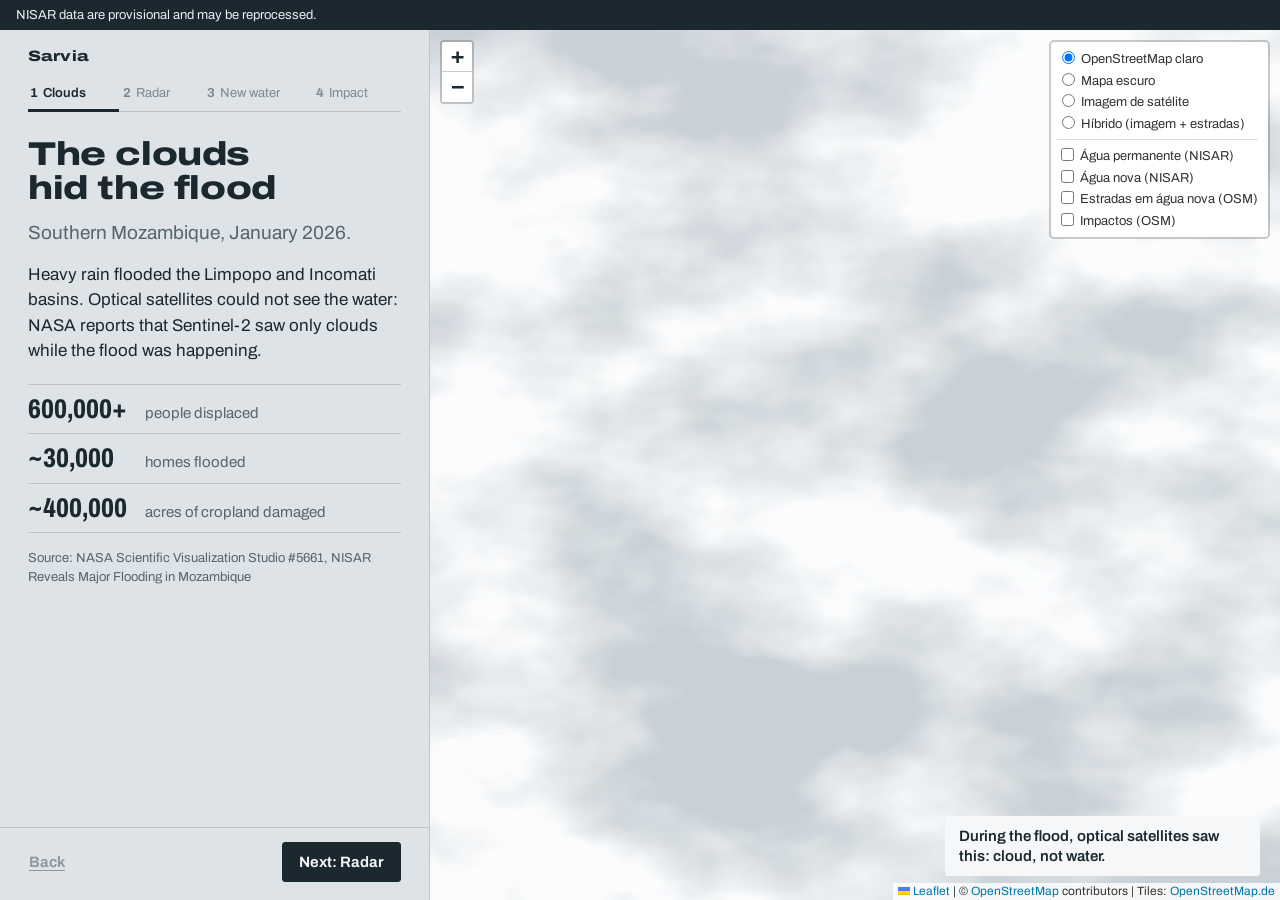
==== docs/index.html @ 2c631c4d "novos mapa BETA" ====
<!doctype html>
<html lang="en">
<head>
<meta charset="utf-8">
<meta name="viewport" content="width=device-width, initial-scale=1">
<title>Seeing the flood through the clouds</title>
<link rel="preconnect" href="https://fonts.googleapis.com">
<link rel="preconnect" href="https://fonts.gstatic.com" crossorigin>
<link rel="stylesheet" href="https://fonts.googleapis.com/css2?family=Archivo:wdth,wght@62..125,300..900&display=swap">
<link rel="stylesheet" href="static/vendor/leaflet/leaflet.css">
<link rel="stylesheet" href="static/style.css">
</head>
<body>
<div id="banner">NISAR data are provisional and may be reprocessed. <span id="mock-flag" hidden>Mock data, not real results</span></div>

<div id="layout">
  <aside id="story">
    <header id="masthead">
      <p class="wordmark">Sarvia</p>
      <nav aria-label="Story steps"><ol id="progress"></ol></nav>
    </header>

    <div id="steps">
      <section class="step" data-step="1" data-short="Clouds">
        <h1>The clouds hid the flood</h1>
        <p class="lead">Southern Mozambique, January 2026.</p>
        <p>Heavy rain flooded the Limpopo and Incomati basins. Optical satellites could not see the water: NASA reports that Sentinel-2 saw only clouds while the flood was happening.</p>
        <div id="context-figures" class="facts"></div>
        <p class="source" id="context-source"></p>
      </section>

      <section class="step" data-step="2" data-short="Radar">
        <h1>Radar sees through clouds</h1>
        <p>NISAR sends its own signal and listens for the echo. Clouds do not stop it, day or night. Calm water acts like a mirror and sends the signal away, so water looks <b>dark</b>.</p>
        <p>The map shows the water the radar found on the <b>first date</b>: rivers, lakes and the sea.</p>
        <p><a href="how-to-read-radar.html">How to read the radar</a></p>
      </section>

      <section class="step" data-step="3" data-short="New water">
        <h1>Where the water rose</h1>
        <p>Drag the handle across the map. Left is <b id="date-before">before</b>, right is <b id="date-during">during</b> the flood. <span class="key before"></span>Blue is water that was already there, <span class="key during"></span>red is new flood water.</p>
        <p class="big"><span id="big-km2">…</span> km² <small>of land newly under water</small></p>
        <p class="range" id="range-note" hidden></p>
        <p class="source">New water is water during the flood that was not water before. An estimate from a simple threshold, not an official assessment.</p>
      </section>

      <section class="step" data-step="4" data-short="Impact">
        <h1>What the flood may reach</h1>
        <p class="caveat"><b>Potentially affected</b>, judged only from the water the radar saw on <span id="impact-date">the flood date</span>. Not confirmed damage. <span class="badge">Estimate</span></p>

        <div id="impact-panel" hidden>
          <ul class="impact-cats" id="impact-cats" aria-label="Categories: click to show or hide on the map"></ul>
          <div class="state-key" id="impact-states" role="group" aria-label="States shown on the map"></div>
          <p class="source" id="impact-sum">Each mapped element has one state; the numbers add up to <b id="impact-total"></b>. Tap a state or a category to filter the map, then a marker for details<span class="server-only"> and a rescue route</span>.</p>
          <button type="button" class="roads-toggle" id="impact-roads-toggle" aria-pressed="true"><span class="sw roads"></span><span><b id="impact-roads-km"></b> of road under new water</span></button>

          <details class="impact-more">
            <summary>Roads by class</summary>
            <table class="impact-roads">
              <thead><tr><th scope="col">Class</th><th scope="col" class="num">Under water</th><th scope="col" class="num">Seen by radar</th></tr></thead>
              <tbody id="impact-roads"></tbody>
            </table>
            <p class="source">Bridges are not tested: the radar sees the water under them. A bridge counts as flooded when every road leaving one end has new water near it.</p>
          </details>
          <details class="impact-more">
            <summary>What the map can and cannot see</summary>
            <p class="source" id="impact-buildings"></p>
            <p class="source" id="impact-coverage"></p>
          </details>
          <p class="source attribution">Map data &copy; <a href="https://www.openstreetmap.org/copyright">OpenStreetMap contributors</a>, ODbL.</p>
        </div>

        <section id="validation-section" hidden>
          <h2>Independent map comparison</h2>
          <div id="validation-metrics" class="facts"></div>
          <p id="validation-note" class="source"></p>
        </section>
        <h2>Limitations</h2>
        <ul id="limits"></ul>
        <details>
          <summary>Data details</summary>
          <dl id="numbers"></dl>
          <div id="impact" hidden></div>
        </details>
      </section>

      <section class="step" data-step="5" data-short="Routes" id="routing-step">
        <h1>Plan a rescue route</h1>
        <p class="intro">Start from the team's base. The destination can be inside the flood: the route drives on dry roads to the water's edge, then continues by boat. <span class="badge">Experimental</span></p>

        <div class="directions" role="group" aria-label="Start and destination">
          <div class="dir-row">
            <span class="dir-dot start" aria-hidden="true"></span>
            <label for="route-origin" class="dir-label">Team base</label>
            <input id="route-origin" placeholder="Click the map, or type lon, lat" autocomplete="off" spellcheck="false">
          </div>
          <span class="dir-link" aria-hidden="true"></span>
          <div class="dir-row">
            <span class="dir-dot end" aria-hidden="true"></span>
            <label for="route-destination" class="dir-label">Destination</label>
            <input id="route-destination" placeholder="Click the map, or type lon, lat" autocomplete="off" spellcheck="false">
          </div>
          <button id="route-swap" type="button" class="icon-btn" aria-label="Swap team base and destination" title="Swap">
            <svg viewBox="0 0 24 24" width="20" height="20" aria-hidden="true"><path d="M7 4v13M7 4 3.5 7.5M7 4l3.5 3.5M17 20V7m0 13-3.5-3.5M17 20l3.5-3.5" fill="none" stroke="currentColor" stroke-width="2" stroke-linecap="round" stroke-linejoin="round"/></svg>
          </button>
        </div>

        <div class="mode-switch" role="radiogroup" aria-label="Vehicles the team has">
          <button type="button" role="radio" aria-checked="true" data-boats="true">Car and boat</button>
          <button type="button" role="radio" aria-checked="false" data-boats="false">Car only</button>
        </div>

        <div class="route-actions">
          <button id="route-calculate" type="button" class="primary">Find routes</button>
          <button id="route-clear" type="button" class="quiet">Clear</button>
          <button id="route-cancel" type="button" class="quiet" hidden>Cancel</button>
        </div>
        <progress id="route-progress" max="100" value="0" hidden></progress>
        <p id="route-status" class="route-status" role="status">Click the map to set the team's base.</p>

        <ol id="route-options" class="route-options" aria-label="Route options"></ol>
        <section id="route-itinerary" class="itinerary" aria-label="Directions for the selected route" hidden>
          <h2>Directions</h2>
          <ol id="route-steps"></ol>
        </section>
        <p class="source" id="route-assumptions"></p>
        <p class="source">Routes use the water the radar saw on the analysis date. A dry road is not proof that it is open, and boat legs assume water deep enough to navigate. This does not replace local authorities.</p>
      </section>
    </div>

    <div id="controls">
      <button id="prev" type="button" class="quiet">Back</button>
      <button id="next" type="button" class="primary">Next</button>
    </div>
  </aside>

  <main id="mapwrap">
    <div id="map"></div>

    <div id="clouds" aria-hidden="true">
      <div class="cloud-field"></div>
      <p class="cloud-caption">During the flood, optical satellites saw this: cloud, not water.</p>
    </div>

    <div id="curtain" hidden>
      <div id="divider"><span id="knob"></span></div>
      <span class="tag left">Before <b id="tag-before"></b></span>
      <span class="tag right">During <b id="tag-during"></b></span>
      <input id="slider" type="range" min="0" max="100" value="50" aria-label="Compare before and during">
    </div>

    <div id="legend" hidden>
      <button id="legend-toggle" type="button" aria-expanded="true">Legend</button>
      <div id="legend-content">
        <div id="before-legend"><span class="sw before"></span> Water already there</div>
        <div id="during-legend"><span class="sw during"></span> New flood water</div>
        <div id="vegetation-legend" hidden></div>
        <div id="roads-legend" hidden><span class="sw roads"></span> Road on new water (OSM)</div>
        <div id="route-legend" hidden>
        <div data-route-key="drive" hidden><span class="sw line drive"></span> By car</div>
        <div data-route-key="boat" hidden><span class="sw line boatleg"></span> By boat</div>
        <div data-route-key="walk" hidden><span class="sw line walk"></span> On foot</div>
        <div data-route-key="other" hidden><span class="sw line other"></span> Other options (click to pick)</div>
        <div data-route-key="blocked" hidden><span class="sw line blocked"></span> Flood water on the road</div>
        </div>
      </div>
    </div>
    <div id="layer-status" role="status" aria-live="polite" hidden></div>
  </main>
</div>

<script src="static/vendor/leaflet/leaflet.js"></script>
<script>window.SARVIA_MAP_CONFIG = {"attribution": {"hybrid": "\u00a9 Esri | \u00a9 OpenStreetMap contributors", "satellite": "\u00a9 Esri"}, "hybrid": true, "hybrid_labels_url": "https://server.arcgisonline.com/ArcGIS/rest/services/Reference/World_Boundaries_and_Places/MapServer/tile/{z}/{y}/{x}", "hybrid_url": "https://server.arcgisonline.com/ArcGIS/rest/services/World_Imagery/MapServer/tile/{z}/{y}/{x}", "satellite": true, "satellite_url": "https://server.arcgisonline.com/ArcGIS/rest/services/World_Imagery/MapServer/tile/{z}/{y}/{x}"};</script>
<script>window.STATS_URL = "stats.json"; window.SARVIA_MAP_CONFIG = {};</script>
<script src="static/app.js"></script>
</body>
</html>
---- docs/static/vendor/leaflet/leaflet.css ----
/* required styles */

.leaflet-pane,
.leaflet-tile,
.leaflet-marker-icon,
.leaflet-marker-shadow,
.leaflet-tile-container,
.leaflet-pane > svg,
.leaflet-pane > canvas,
.leaflet-zoom-box,
.leaflet-image-layer,
.leaflet-layer {
	position: absolute;
	left: 0;
	top: 0;
	}
.leaflet-container {
	overflow: hidden;
	}
.leaflet-tile,
.leaflet-marker-icon,
.leaflet-marker-shadow {
	-webkit-user-select: none;
	   -moz-user-select: none;
	        user-select: none;
	  -webkit-user-drag: none;
	}
/* Prevents IE11 from highlighting tiles in blue */
.leaflet-tile::selection {
	background: transparent;
}
/* Safari renders non-retina tile on retina better with this, but Chrome is worse */
.leaflet-safari .leaflet-tile {
	image-rendering: -webkit-optimize-contrast;
	}
/* hack that prevents hw layers "stretching" when loading new tiles */
.leaflet-safari .leaflet-tile-container {
	width: 1600px;
	height: 1600px;
	-webkit-transform-origin: 0 0;
	}
.leaflet-marker-icon,
.leaflet-marker-shadow {
	display: block;
	}
/* .leaflet-container svg: reset svg max-width decleration shipped in Joomla! (joomla.org) 3.x */
/* .leaflet-container img: map is broken in FF if you have max-width: 100% on tiles */
.leaflet-container .leaflet-overlay-pane svg {
	max-width: none !important;
	max-height: none !important;
	}
.leaflet-container .leaflet-marker-pane img,
.leaflet-container .leaflet-shadow-pane img,
.leaflet-container .leaflet-tile-pane img,
.leaflet-container img.leaflet-image-layer,
.leaflet-container .leaflet-tile {
	max-width: none !important;
	max-height: none !important;
	width: auto;
	padding: 0;
	}

.leaflet-container.leaflet-touch-zoom {
	-ms-touch-action: pan-x pan-y;
	touch-action: pan-x pan-y;
	}
.leaflet-container.leaflet-touch-drag {
	-ms-touch-action: pinch-zoom;
	/* Fallback for FF which doesn't support pinch-zoom */
	touch-action: none;
	touch-action: pinch-zoom;
}
.leaflet-container.leaflet-touch-drag.leaflet-touch-zoom {
	-ms-touch-action: none;
	touch-action: none;
}
.leaflet-container {
	-webkit-tap-highlight-color: transparent;
}
.leaflet-container a {
	-webkit-tap-highlight-color: rgba(51, 181, 229, 0.4);
}
.leaflet-tile {
	filter: inherit;
	visibility: hidden;
	}
.leaflet-tile-loaded {
	visibility: inherit;
	}
.leaflet-zoom-box {
	width: 0;
	height: 0;
	-moz-box-sizing: border-box;
	     box-sizing: border-box;
	z-index: 800;
	}
/* workaround for https://bugzilla.mozilla.org/show_bug.cgi?id=888319 */
.leaflet-overlay-pane svg {
	-moz-user-select: none;
	}

.leaflet-pane         { z-index: 400; }

.leaflet-tile-pane    { z-index: 200; }
.leaflet-overlay-pane { z-index: 400; }
.leaflet-shadow-pane  { z-index: 500; }
.leaflet-marker-pane  { z-index: 600; }
.leaflet-tooltip-pane   { z-index: 650; }
.leaflet-popup-pane   { z-index: 700; }

.leaflet-map-pane canvas { z-index: 100; }
.leaflet-map-pane svg    { z-index: 200; }

.leaflet-vml-shape {
	width: 1px;
	height: 1px;
	}
.lvml {
	behavior: url(#default#VML);
	display: inline-block;
	position: absolute;
	}


/* control positioning */

.leaflet-control {
	position: relative;
	z-index: 800;
	pointer-events: visiblePainted; /* IE 9-10 doesn't have auto */
	pointer-events: auto;
	}
.leaflet-top,
.leaflet-bottom {
	position: absolute;
	z-index: 1000;
	pointer-events: none;
	}
.leaflet-top {
	top: 0;
	}
.leaflet-right {
	right: 0;
	}
.leaflet-bottom {
	bottom: 0;
	}
.leaflet-left {
	left: 0;
	}
.leaflet-control {
	float: left;
	clear: both;
	}
.leaflet-right .leaflet-control {
	float: right;
	}
.leaflet-top .leaflet-control {
	margin-top: 10px;
	}
.leaflet-bottom .leaflet-control {
	margin-bottom: 10px;
	}
.leaflet-left .leaflet-control {
	margin-left: 10px;
	}
.leaflet-right .leaflet-control {
	margin-right: 10px;
	}


/* zoom and fade animations */

.leaflet-fade-anim .leaflet-popup {
	opacity: 0;
	-webkit-transition: opacity 0.2s linear;
	   -moz-transition: opacity 0.2s linear;
	        transition: opacity 0.2s linear;
	}
.leaflet-fade-anim .leaflet-map-pane .leaflet-popup {
	opacity: 1;
	}
.leaflet-zoom-animated {
	-webkit-transform-origin: 0 0;
	    -ms-transform-origin: 0 0;
	        transform-origin: 0 0;
	}
svg.leaflet-zoom-animated {
	will-change: transform;
}

.leaflet-zoom-anim .leaflet-zoom-animated {
	-webkit-transition: -webkit-transform 0.25s cubic-bezier(0,0,0.25,1);
	   -moz-transition:    -moz-transform 0.25s cubic-bezier(0,0,0.25,1);
	        transition:         transform 0.25s cubic-bezier(0,0,0.25,1);
	}
.leaflet-zoom-anim .leaflet-tile,
.leaflet-pan-anim .leaflet-tile {
	-webkit-transition: none;
	   -moz-transition: none;
	        transition: none;
	}

.leaflet-zoom-anim .leaflet-zoom-hide {
	visibility: hidden;
	}


/* cursors */

.leaflet-interactive {
	cursor: pointer;
	}
.leaflet-grab {
	cursor: -webkit-grab;
	cursor:    -moz-grab;
	cursor:         grab;
	}
.leaflet-crosshair,
.leaflet-crosshair .leaflet-interactive {
	cursor: crosshair;
	}
.leaflet-popup-pane,
.leaflet-control {
	cursor: auto;
	}
.leaflet-dragging .leaflet-grab,
.leaflet-dragging .leaflet-grab .leaflet-interactive,
.leaflet-dragging .leaflet-marker-draggable {
	cursor: move;
	cursor: -webkit-grabbing;
	cursor:    -moz-grabbing;
	cursor:         grabbing;
	}

/* marker & overlays interactivity */
.leaflet-marker-icon,
.leaflet-marker-shadow,
.leaflet-image-layer,
.leaflet-pane > svg path,
.leaflet-tile-container {
	pointer-events: none;
	}

.leaflet-marker-icon.leaflet-interactive,
.leaflet-image-layer.leaflet-interactive,
.leaflet-pane > svg path.leaflet-interactive,
svg.leaflet-image-layer.leaflet-interactive path {
	pointer-events: visiblePainted; /* IE 9-10 doesn't have auto */
	pointer-events: auto;
	}

/* visual tweaks */

.leaflet-container {
	background: #ddd;
	outline-offset: 1px;
	}
.leaflet-container a {
	color: #0078A8;
	}
.leaflet-zoom-box {
	border: 2px dotted #38f;
	background: rgba(255,255,255,0.5);
	}


/* general typography */
.leaflet-container {
	font-family: "Helvetica Neue", Arial, Helvetica, sans-serif;
	font-size: 12px;
	font-size: 0.75rem;
	line-height: 1.5;
	}


/* general toolbar styles */

.leaflet-bar {
	box-shadow: 0 1px 5px rgba(0,0,0,0.65);
	border-radius: 4px;
	}
.leaflet-bar a {
	background-color: #fff;
	border-bottom: 1px solid #ccc;
	width: 26px;
	height: 26px;
	line-height: 26px;
	display: block;
	text-align: center;
	text-decoration: none;
	color: black;
	}
.leaflet-bar a,
.leaflet-control-layers-toggle {
	background-position: 50% 50%;
	background-repeat: no-repeat;
	display: block;
	}
.leaflet-bar a:hover,
.leaflet-bar a:focus {
	background-color: #f4f4f4;
	}
.leaflet-bar a:first-child {
	border-top-left-radius: 4px;
	border-top-right-radius: 4px;
	}
.leaflet-bar a:last-child {
	border-bottom-left-radius: 4px;
	border-bottom-right-radius: 4px;
	border-bottom: none;
	}
.leaflet-bar a.leaflet-disabled {
	cursor: default;
	background-color: #f4f4f4;
	color: #bbb;
	}

.leaflet-touch .leaflet-bar a {
	width: 30px;
	height: 30px;
	line-height: 30px;
	}
.leaflet-touch .leaflet-bar a:first-child {
	border-top-left-radius: 2px;
	border-top-right-radius: 2px;
	}
.leaflet-touch .leaflet-bar a:last-child {
	border-bottom-left-radius: 2px;
	border-bottom-right-radius: 2px;
	}

/* zoom control */

.leaflet-control-zoom-in,
.leaflet-control-zoom-out {
	font: bold 18px 'Lucida Console', Monaco, monospace;
	text-indent: 1px;
	}

.leaflet-touch .leaflet-control-zoom-in, .leaflet-touch .leaflet-control-zoom-out  {
	font-size: 22px;
	}


/* layers control */

.leaflet-control-layers {
	box-shadow: 0 1px 5px rgba(0,0,0,0.4);
	background: #fff;
	border-radius: 5px;
	}
.leaflet-control-layers-toggle {
	background-image: url(images/layers.png);
	width: 36px;
	height: 36px;
	}
.leaflet-retina .leaflet-control-layers-toggle {
	background-image: url(images/layers-2x.png);
	background-size: 26px 26px;
	}
.leaflet-touch .leaflet-control-layers-toggle {
	width: 44px;
	height: 44px;
	}
.leaflet-control-layers .leaflet-control-layers-list,
.leaflet-control-layers-expanded .leaflet-control-layers-toggle {
	display: none;
	}
.leaflet-control-layers-expanded .leaflet-control-layers-list {
	display: block;
	position: relative;
	}
.leaflet-control-layers-expanded {
	padding: 6px 10px 6px 6px;
	color: #333;
	background: #fff;
	}
.leaflet-control-layers-scrollbar {
	overflow-y: scroll;
	overflow-x: hidden;
	padding-right: 5px;
	}
.leaflet-control-layers-selector {
	margin-top: 2px;
	position: relative;
	top: 1px;
	}
.leaflet-control-layers label {
	display: block;
	font-size: 13px;
	font-size: 1.08333em;
	}
.leaflet-control-layers-separator {
	height: 0;
	border-top: 1px solid #ddd;
	margin: 5px -10px 5px -6px;
	}

/* Default icon URLs */
.leaflet-default-icon-path { /* used only in path-guessing heuristic, see L.Icon.Default */
	background-image: url(images/marker-icon.png);
	}


/* attribution and scale controls */

.leaflet-container .leaflet-control-attribution {
	background: #fff;
	background: rgba(255, 255, 255, 0.8);
	margin: 0;
	}
.leaflet-control-attribution,
.leaflet-control-scale-line {
	padding: 0 5px;
	color: #333;
	line-height: 1.4;
	}
.leaflet-control-attribution a {
	text-decoration: none;
	}
.leaflet-control-attribution a:hover,
.leaflet-control-attribution a:focus {
	text-decoration: underline;
	}
.leaflet-attribution-flag {
	display: inline !important;
	vertical-align: baseline !important;
	width: 1em;
	height: 0.6669em;
	}
.leaflet-left .leaflet-control-scale {
	margin-left: 5px;
	}
.leaflet-bottom .leaflet-control-scale {
	margin-bottom: 5px;
	}
.leaflet-control-scale-line {
	border: 2px solid #777;
	border-top: none;
	line-height: 1.1;
	padding: 2px 5px 1px;
	white-space: nowrap;
	-moz-box-sizing: border-box;
	     box-sizing: border-box;
	background: rgba(255, 255, 255, 0.8);
	text-shadow: 1px 1px #fff;
	}
.leaflet-control-scale-line:not(:first-child) {
	border-top: 2px solid #777;
	border-bottom: none;
	margin-top: -2px;
	}
.leaflet-control-scale-line:not(:first-child):not(:last-child) {
	border-bottom: 2px solid #777;
	}

.leaflet-touch .leaflet-control-attribution,
.leaflet-touch .leaflet-control-layers,
.leaflet-touch .leaflet-bar {
	box-shadow: none;
	}
.leaflet-touch .leaflet-control-layers,
.leaflet-touch .leaflet-bar {
	border: 2px solid rgba(0,0,0,0.2);
	background-clip: padding-box;
	}


/* popup */

.leaflet-popup {
	position: absolute;
	text-align: center;
	margin-bottom: 20px;
	}
.leaflet-popup-content-wrapper {
	padding: 1px;
	text-align: left;
	border-radius: 12px;
	}
.leaflet-popup-content {
	margin: 13px 24px 13px 20px;
	line-height: 1.3;
	font-size: 13px;
	font-size: 1.08333em;
	min-height: 1px;
	}
.leaflet-popup-content p {
	margin: 17px 0;
	margin: 1.3em 0;
	}
.leaflet-popup-tip-container {
	width: 40px;
	height: 20px;
	position: absolute;
	left: 50%;
	margin-top: -1px;
	margin-left: -20px;
	overflow: hidden;
	pointer-events: none;
	}
.leaflet-popup-tip {
	width: 17px;
	height: 17px;
	padding: 1px;

	margin: -10px auto 0;
	pointer-events: auto;

	-webkit-transform: rotate(45deg);
	   -moz-transform: rotate(45deg);
	    -ms-transform: rotate(45deg);
	        transform: rotate(45deg);
	}
.leaflet-popup-content-wrapper,
.leaflet-popup-tip {
	background: white;
	color: #333;
	box-shadow: 0 3px 14px rgba(0,0,0,0.4);
	}
.leaflet-container a.leaflet-popup-close-button {
	position: absolute;
	top: 0;
	right: 0;
	border: none;
	text-align: center;
	width: 24px;
	height: 24px;
	font: 16px/24px Tahoma, Verdana, sans-serif;
	color: #757575;
	text-decoration: none;
	background: transparent;
	}
.leaflet-container a.leaflet-popup-close-button:hover,
.leaflet-container a.leaflet-popup-close-button:focus {
	color: #585858;
	}
.leaflet-popup-scrolled {
	overflow: auto;
	}

.leaflet-oldie .leaflet-popup-content-wrapper {
	-ms-zoom: 1;
	}
.leaflet-oldie .leaflet-popup-tip {
	width: 24px;
	margin: 0 auto;

	-ms-filter: "progid:DXImageTransform.Microsoft.Matrix(M11=0.70710678, M12=0.70710678, M21=-0.70710678, M22=0.70710678)";
	filter: progid:DXImageTransform.Microsoft.Matrix(M11=0.70710678, M12=0.70710678, M21=-0.70710678, M22=0.70710678);
	}

.leaflet-oldie .leaflet-control-zoom,
.leaflet-oldie .leaflet-control-layers,
.leaflet-oldie .leaflet-popup-content-wrapper,
.leaflet-oldie .leaflet-popup-tip {
	border: 1px solid #999;
	}


/* div icon */

.leaflet-div-icon {
	background: #fff;
	border: 1px solid #666;
	}


/* Tooltip */
/* Base styles for the element that has a tooltip */
.leaflet-tooltip {
	position: absolute;
	padding: 6px;
	background-color: #fff;
	border: 1px solid #fff;
	border-radius: 3px;
	color: #222;
	white-space: nowrap;
	-webkit-user-select: none;
	-moz-user-select: none;
	-ms-user-select: none;
	user-select: none;
	pointer-events: none;
	box-shadow: 0 1px 3px rgba(0,0,0,0.4);
	}
.leaflet-tooltip.leaflet-interactive {
	cursor: pointer;
	pointer-events: auto;
	}
.leaflet-tooltip-top:before,
.leaflet-tooltip-bottom:before,
.leaflet-tooltip-left:before,
.leaflet-tooltip-right:before {
	position: absolute;
	pointer-events: none;
	border: 6px solid transparent;
	background: transparent;
	content: "";
	}

/* Directions */

.leaflet-tooltip-bottom {
	margin-top: 6px;
}
.leaflet-tooltip-top {
	margin-top: -6px;
}
.leaflet-tooltip-bottom:before,
.leaflet-tooltip-top:before {
	left: 50%;
	margin-left: -6px;
	}
.leaflet-tooltip-top:before {
	bottom: 0;
	margin-bottom: -12px;
	border-top-color: #fff;
	}
.leaflet-tooltip-bottom:before {
	top: 0;
	margin-top: -12px;
	margin-left: -6px;
	border-bottom-color: #fff;
	}
.leaflet-tooltip-left {
	margin-left: -6px;
}
.leaflet-tooltip-right {
	margin-left: 6px;
}
.leaflet-tooltip-left:before,
.leaflet-tooltip-right:before {
	top: 50%;
	margin-top: -6px;
	}
.leaflet-tooltip-left:before {
	right: 0;
	margin-right: -12px;
	border-left-color: #fff;
	}
.leaflet-tooltip-right:before {
	left: 0;
	margin-left: -12px;
	border-right-color: #fff;
	}

/* Printing */

@media print {
	/* Prevent printers from removing background-images of controls. */
	.leaflet-control {
		-webkit-print-color-adjust: exact;
		print-color-adjust: exact;
		}
	}
---- docs/static/style.css ----
/* Sarvia: colour is reserved for data. The interface itself is overcast grey and slate;
   blue, red and amber only ever mean water, new water and roads. */
:root{
  --overcast:#dde3e6;   /* story panel */
  --paper:#f5f7f8;      /* inputs, map chrome */
  --slate:#1b2830;      /* ink, primary actions */
  --echo:#56656e;       /* secondary text */
  --rule:rgba(27,40,48,.16);
  --standing:#1f5fae;   /* water already there */
  --newwater:#e0442a;   /* new flood water */
  --roads:#f0a500;      /* OSM roads in the flood */
  --safe:#1b8a4b;       /* flood-avoiding route */

  --sans:"Archivo",system-ui,-apple-system,"Segoe UI",Roboto,Arial,sans-serif;
  --t-small:13px; --t-meta:15px; --t-body:17px; --t-h2:19px; --t-h1:33px; --t-big:68px;
}

*{box-sizing:border-box}
html,body{margin:0;height:100%}
body{font-family:var(--sans);font-size:var(--t-body);color:var(--slate);background:var(--overcast);
  font-variation-settings:"wdth" 100;-webkit-font-smoothing:antialiased}
a{color:var(--slate);text-decoration-thickness:1px;text-underline-offset:3px}
a:hover{text-decoration-thickness:2px}
:focus-visible{outline:2px solid var(--standing);outline-offset:2px}
button{font:inherit;color:inherit}

/* ---------- top strip ---------- */
#banner{position:fixed;inset:0 0 auto 0;height:30px;z-index:2000;padding:0 16px;
  display:flex;align-items:center;gap:10px;background:var(--slate);color:#e9eef0;
  font-size:var(--t-small);white-space:nowrap;overflow:hidden}
#mock-flag{background:var(--roads);color:var(--slate);padding:1px 7px;border-radius:2px;font-weight:700}

#layout{position:absolute;top:30px;bottom:0;left:0;right:0;display:flex}

/* ---------- story panel ---------- */
#story{width:430px;max-width:48%;display:flex;flex-direction:column;background:var(--overcast);
  border-right:1px solid var(--rule);z-index:1500}

#masthead{padding:18px 28px 0}
.wordmark{margin:0 0 14px;font-size:var(--t-meta);font-weight:800;letter-spacing:.01em;
  font-variation-settings:"wdth" 125}

#progress{list-style:none;margin:0;padding:0;display:flex;gap:2px;border-bottom:1px solid var(--rule)}
#progress li{flex:1 1 auto}
#progress button{width:100%;display:flex;align-items:baseline;gap:5px;background:none;border:0;cursor:pointer;
  padding:8px 2px 9px;font-size:var(--t-small);color:var(--echo);opacity:.7;text-align:left;
  border-bottom:3px solid transparent;margin-bottom:-1px;white-space:nowrap}
#progress button .n{font-variant-numeric:tabular-nums;font-weight:700}
#progress button.done{opacity:1}
#progress button.on{opacity:1;color:var(--slate);font-weight:600;border-bottom-color:var(--slate)}
#progress button:hover{opacity:1;color:var(--slate)}

#steps{flex:1;overflow:auto;position:relative}
.step{display:none;padding:26px 28px 28px;line-height:1.5}
.step.on{display:block}
.step h1{margin:0 0 14px;font-size:var(--t-h1);line-height:1.02;font-weight:820;letter-spacing:-.012em;
  font-variation-settings:"wdth" 125;text-wrap:balance}
.step h2{margin:28px 0 8px;font-size:var(--t-h2);font-weight:750;font-variation-settings:"wdth" 112}
.step p{margin:0 0 14px;max-width:62ch}
.step b{font-weight:700}
.lead{font-size:var(--t-h2);color:var(--echo);margin-bottom:18px}
.source{font-size:var(--t-small);line-height:1.45;color:var(--echo)}

.badge{display:inline-block;font-size:var(--t-small);font-weight:600;padding:2px 8px;border:1px solid var(--slate);border-radius:2px}

.key{display:inline-block;width:10px;height:10px;margin:0 5px 0 2px;border-radius:1px}
.key.before{background:var(--standing)}.key.during{background:var(--newwater)}

/* the new-water figure: condensed, tall, in the colour it measures */
.big{margin:18px 0 6px;font-size:28px;font-weight:700;line-height:1;color:var(--newwater);
  font-variation-settings:"wdth" 70}
.big span{font-size:var(--t-big);font-weight:800;font-variant-numeric:tabular-nums;letter-spacing:-.01em}
.big small{display:block;margin-top:8px;font-size:var(--t-meta);font-weight:500;color:var(--slate);
  font-variation-settings:"wdth" 100}
.range{font-size:var(--t-meta);color:var(--echo)}

/* figures as ruled rows, number first */
.facts{display:grid;grid-template-columns:auto 1fr;column-gap:18px;margin:20px 0 16px;border-top:1px solid var(--rule)}
.fact{grid-column:1/-1;display:grid;grid-template-columns:subgrid;row-gap:4px;align-items:baseline;
  padding:10px 0;border-bottom:1px solid var(--rule)}
.fact b{font-size:27px;line-height:1.05;font-weight:780;font-variant-numeric:tabular-nums;
  font-variation-settings:"wdth" 72}
.fact span{font-size:var(--t-meta);line-height:1.35;color:var(--echo)}
.fact .mock{display:inline-block;margin-left:6px;font-style:normal;font-size:11px;font-weight:700;
  background:var(--roads);color:var(--slate);padding:0 5px;border-radius:2px}
.facts > .source{grid-column:1/-1;margin:10px 0 0}

#limits{margin:0 0 12px;padding-left:18px;font-size:var(--t-meta);line-height:1.45}
#limits li{margin-bottom:6px}
details{margin-top:18px;font-size:var(--t-meta)}
summary{cursor:pointer;font-weight:600}
#numbers,.route-results{display:grid;grid-template-columns:auto 1fr;gap:5px 16px;margin:12px 0;font-size:var(--t-meta)}
#numbers dt,.route-results dt{color:var(--echo)}
#numbers dd,.route-results dd{margin:0;font-variant-numeric:tabular-nums}

/* ---------- buttons ---------- */
.primary,.quiet{border-radius:3px;padding:10px 16px;font-size:var(--t-meta);font-weight:650;cursor:pointer;line-height:1.2}
.primary{background:var(--slate);color:var(--paper);border:1px solid var(--slate)}
.primary:hover{background:#2c3e49}
.quiet{background:transparent;color:var(--slate);border:1px solid transparent;text-decoration:underline;text-underline-offset:3px}
.quiet:hover{text-decoration-thickness:2px}
button:disabled{cursor:default;opacity:.4}
button:disabled:hover{background:inherit}
.primary:disabled:hover{background:var(--slate)}

/* ---------- routing ---------- */
.route-fields{display:grid;gap:12px;margin:18px 0 14px}
.route-fields label{display:grid;gap:4px;font-size:var(--t-small);font-weight:600;color:var(--echo)}
.route-fields input{font:inherit;font-size:var(--t-meta);font-variant-numeric:tabular-nums;color:var(--slate);
  padding:9px 10px;background:var(--paper);border:1px solid var(--rule);border-radius:3px}
.route-fields input:focus{border-color:var(--slate)}
.route-actions{display:flex;gap:6px;flex-wrap:wrap;align-items:center}
#route-progress{width:100%;height:4px;margin:12px 0 0;accent-color:var(--slate)}
.route-status{margin:20px 0 10px;font-size:var(--t-meta);padding-left:12px;border-left:3px solid var(--slate)}
.route-status.error{border-left-color:var(--newwater);color:#9c2a14}

/* ---------- rescue routes: a directions panel ---------- */
#routing-step h1{font-size:28px}
.intro{font-size:var(--t-meta);color:var(--echo)}
.intro .badge{margin-left:4px;vertical-align:1px;font-size:12px;padding:0 6px;color:var(--slate)}

.directions{position:relative;margin:18px 0 12px;padding:8px 48px 8px 12px;background:var(--paper);
  border:1px solid var(--rule);border-radius:6px}
.dir-row{display:grid;grid-template-columns:18px 1fr;grid-template-rows:auto auto;column-gap:10px;align-items:center;
  padding:6px 0;border-radius:4px}
.dir-row + .dir-link + .dir-row{border-top:1px solid var(--rule)}
.dir-dot{grid-row:1/3;justify-self:center;width:14px;height:14px;border-radius:50%}
.dir-dot.start{background:#fff;box-shadow:inset 0 0 0 4px var(--slate)}
.dir-dot.end{background:var(--slate);box-shadow:inset 0 0 0 4px var(--slate),inset 0 0 0 7px #fff;border-radius:50% 50% 50% 0;transform:rotate(-45deg)}
.dir-label{font-size:12px;font-weight:600;color:var(--echo)}
.dir-row input{font:inherit;font-size:var(--t-meta);font-variant-numeric:tabular-nums;color:var(--slate);width:100%;
  padding:2px 0 3px;background:transparent;border:0;border-bottom:2px solid transparent;border-radius:0}
.dir-row input:focus{outline:none;border-bottom-color:var(--slate)}
.dir-row.active .dir-label{color:var(--slate)}
.dir-row.active .dir-label::after{content:" (next map click)";font-weight:500;color:var(--echo)}
.dir-link{position:absolute;left:20px;top:36px;bottom:36px;width:0;border-left:2px dotted var(--echo);pointer-events:none}
.icon-btn{position:absolute;right:8px;top:50%;transform:translateY(-50%);width:34px;height:34px;display:grid;place-items:center;
  border:0;border-radius:50%;background:transparent;color:var(--slate);cursor:pointer}
.icon-btn:hover{background:var(--overcast)}

.mode-switch{display:inline-flex;margin:0 0 14px;border:1px solid var(--slate);border-radius:999px;overflow:hidden}
.mode-switch button{font-size:var(--t-small);font-weight:600;padding:7px 14px;border:0;background:transparent;color:var(--slate);cursor:pointer}
.mode-switch button[aria-checked="true"]{background:var(--slate);color:var(--paper)}

.route-options{list-style:none;margin:16px 0 0;padding:0;border-top:1px solid var(--rule)}
.option{display:grid;grid-template-columns:1fr auto;gap:2px 12px;width:100%;text-align:left;cursor:pointer;
  padding:12px 12px 12px 14px;background:transparent;border:0;border-bottom:1px solid var(--rule);border-left:4px solid transparent}
.option:hover{background:rgba(245,247,248,.55)}
.option[aria-pressed="true"]{background:var(--paper);border-left-color:var(--slate)}
.opt-time{font-size:22px;line-height:1.1;font-weight:800;font-variant-numeric:tabular-nums;font-variation-settings:"wdth" 78}
.opt-dist{align-self:center;font-size:var(--t-meta);color:var(--echo);font-variant-numeric:tabular-nums}
.opt-title{grid-column:1/-1;font-size:var(--t-meta);font-weight:650}
.opt-tag{display:inline-block;margin-left:6px;font-size:12px;font-weight:700;color:var(--safe);vertical-align:1px}
.opt-detail{grid-column:1/-1;font-size:var(--t-small);color:var(--echo)}
.opt-warn{grid-column:1/-1;font-size:var(--t-small);font-weight:600;color:#9c2a14}

.itinerary{margin:22px 0 10px}
.itinerary h2{margin:0 0 10px}
#route-steps{list-style:none;margin:0;padding:0}
.stepline{position:relative;display:grid;grid-template-columns:32px 1fr;gap:10px;padding:0 0 14px}
.stepline:not(:last-child)::before{content:"";position:absolute;left:15px;top:30px;bottom:2px;border-left:2px solid var(--rule)}
.stepline.boat:not(:last-child)::before,.stepline.launch:not(:last-child)::before{border-left-style:dashed;border-left-color:var(--slate)}
.step-icon{width:32px;height:32px;display:grid;place-items:center;border-radius:50%;background:var(--paper);color:var(--slate);
  border:1px solid var(--rule)}
.stepline.launch .step-icon,.stepline.boat .step-icon{background:var(--slate);color:var(--paper);border-color:var(--slate)}
.step-text{display:flex;flex-direction:column;padding-top:5px;font-size:var(--t-meta);line-height:1.35}
.step-text span{font-size:var(--t-small);color:var(--echo);font-variant-numeric:tabular-nums}

/* map markers for the routes */
.pin-icon{background:none;border:0}
.boat-icon span{width:30px;height:30px;display:grid;place-items:center;border-radius:50%;background:var(--slate);color:#fff;
  box-shadow:0 0 0 3px #fff,0 1px 4px rgba(27,40,48,.4)}
.boat-icon svg{width:18px;height:18px}
.sw.line.drive{border-top:5px solid var(--slate)}
.sw.line.boatleg{border-top:4px dashed var(--slate)}
.sw.line.walk{border-top:4px dotted var(--slate)}
.sw.line.other{border-top:5px solid #7d8b93}

/* ---------- impact map (step 4) ---------- */
.caveat{font-size:var(--t-meta);line-height:1.4;padding:2px 0 2px 12px;border-left:3px solid var(--newwater);color:var(--echo)}
.caveat b{color:var(--slate)}
.caveat .badge{margin-left:4px;font-size:11px;padding:0 6px;vertical-align:1px;color:var(--slate)}

/* categories: pictogram, name, the urgent figures and a bar split by state */
.impact-cats{list-style:none;margin:22px 0 0;padding:0}
.cat-row{display:grid;grid-template-columns:34px 1fr auto;grid-template-rows:auto 6px;column-gap:12px;row-gap:9px;
  align-items:center;width:100%;padding:13px 0 14px;background:none;border:0;border-bottom:1px solid var(--rule);
  text-align:left;cursor:pointer;transition:opacity .15s}
.cat-row[aria-pressed="false"]{opacity:.38}
.cat-row:hover .cat-name{text-decoration:underline;text-underline-offset:3px}
.cat-icon{grid-row:1/3;align-self:start;display:grid}
.cat-name{font-size:var(--t-body);font-weight:750;line-height:1.1;font-variation-settings:"wdth" 108}
.cat-name small{display:block;margin-top:2px;font-size:var(--t-small);font-weight:500;color:var(--echo);font-variation-settings:"wdth" 100}
.cat-hl{display:flex;flex-direction:column;align-items:flex-end;gap:1px;font-variant-numeric:tabular-nums}
.hl{font-size:var(--t-small);font-weight:650;white-space:nowrap}
.hl.in_water{color:#b8321b}
.hl.isolated{color:#8a5d00}
.hl.none{color:var(--echo);font-weight:500}
.bar{grid-column:2/4;display:flex;height:6px;border-radius:3px;overflow:hidden;gap:2px;background:transparent}
.seg{display:block;min-width:3px;height:100%}
.seg.in_water,.state-chip[data-state="in_water"] .dot{background:var(--newwater)}
.seg.isolated,.state-chip[data-state="isolated"] .dot{background:var(--roads)}
.seg.near_water{background:#f2b5a8}
.state-chip[data-state="near_water"] .dot{background:#fff;box-shadow:inset 0 0 0 2px var(--newwater)}
.seg.accessible,.state-chip[data-state="accessible"] .dot{background:var(--slate)}
.seg.no_road,.state-chip[data-state="no_road"] .dot{background:#8e9ba3}
.seg.not_observed,.state-chip[data-state="not_observed"] .dot{background:#c3ccd1}

/* states: a compact key that doubles as the filter */
.state-key{display:grid;grid-template-columns:1fr 1fr;gap:4px 14px;margin:18px 0 8px}
.state-chip{display:grid;grid-template-columns:12px 1fr auto;align-items:center;gap:8px;padding:6px 0;background:none;border:0;
  border-bottom:1px dotted var(--rule);font-size:var(--t-small);text-align:left;cursor:pointer;color:var(--slate)}
.state-chip .dot{width:12px;height:12px;border-radius:50%}
.state-chip b{font-variant-numeric:tabular-nums;font-weight:750}
.state-chip[aria-pressed="false"]{color:var(--echo)}
.state-chip[aria-pressed="false"] .dot{opacity:.3}
.state-chip[aria-pressed="false"] .lbl{text-decoration:line-through;text-decoration-color:rgba(27,40,48,.35)}
#impact-sum{margin:6px 0 16px}

.roads-toggle{display:flex;align-items:center;gap:10px;width:100%;padding:10px 0;background:none;border:0;border-top:1px solid var(--rule);
  border-bottom:1px solid var(--rule);font-size:var(--t-meta);text-align:left;cursor:pointer;color:var(--slate)}
.roads-toggle .sw.roads{width:22px;height:5px}
.roads-toggle[aria-pressed="false"]{opacity:.4}
.impact-more{margin:0;border-bottom:1px solid var(--rule)}
.impact-more summary{padding:10px 0;font-size:var(--t-meta);font-weight:650}
.impact-more[open]{padding-bottom:10px}
.impact-roads{width:100%;border-collapse:collapse;font-size:var(--t-small);font-variant-numeric:tabular-nums}
.impact-roads th,.impact-roads td{padding:5px 0;border-bottom:1px solid var(--rule);text-align:left;font-weight:500}
.impact-roads thead th{color:var(--echo);font-weight:600}
.impact-roads .num{text-align:right;padding-left:12px;white-space:nowrap}
.attribution{margin-top:12px}
@media (max-width:440px){.state-key{grid-template-columns:1fr}}

.impact-pop .leaflet-popup-content-wrapper{border-radius:4px;box-shadow:0 2px 8px rgba(27,40,48,.3)}
.impact-pop .leaflet-popup-content{margin:12px 14px;font-size:var(--t-small);line-height:1.4;color:var(--slate)}
.impact-popup h3{margin:0 18px 4px 0;font-size:var(--t-meta);font-weight:750;line-height:1.25}
.impact-popup p{margin:0 0 8px}
.pp-kind{display:flex;align-items:center;gap:6px;color:var(--echo)}
.pp-kind a{color:var(--echo)}
.pp-state{padding-left:9px;border-left:3px solid var(--slate)}
.pp-state b{display:block}
.pp-state[data-state="in_water"],.pp-state[data-state="near_water"]{border-left-color:var(--newwater)}
.pp-state[data-state="isolated"]{border-left-color:var(--roads)}
.pp-state[data-state="no_road"],.pp-state[data-state="not_observed"]{border-left-color:#9aa6ad}
.pp-facts{display:grid;grid-template-columns:auto 1fr;gap:2px 10px;margin:0 0 8px}
.pp-facts dt{color:var(--echo)}
.pp-facts dd{margin:0;font-variant-numeric:tabular-nums}
.pp-actions{display:flex;flex-wrap:wrap;gap:4px;align-items:center}
.pp-actions .primary{padding:7px 12px;font-size:var(--t-small)}
.pp-actions .quiet{padding:7px 6px;font-size:var(--t-small)}
.pp-note{font-size:11px;color:var(--echo);margin:4px 0 0 !important}

/* ---------- step controls ---------- */
#controls{display:flex;align-items:center;justify-content:space-between;gap:12px;padding:14px 28px 18px;
  border-top:1px solid var(--rule)}
#prev{padding-left:0}
#next{min-width:0;max-width:70%;overflow:hidden;text-overflow:ellipsis;white-space:nowrap}

/* ---------- map ---------- */
#mapwrap{position:relative;flex:1;overflow:hidden}
#map{position:absolute;inset:0;background:#c9d1d6}
.leaflet-container{font-family:var(--sans)}
.leaflet-bar a{color:var(--slate)}

/* the clouds: one orchestrated moment, lifted when the radar takes over */
#clouds{position:absolute;inset:0;z-index:950;pointer-events:none;
  background:rgba(201,209,214,.3);transition:opacity 1.6s cubic-bezier(.4,0,.2,1),visibility 0s}
.cloud-field{position:absolute;top:-10%;left:-15%;width:130%;height:120%;will-change:transform;
  background:url("data:image/svg+xml,<svg xmlns='http://www.w3.org/2000/svg' width='1600' height='1000'><filter id='c' x='0' y='0' width='100%' height='100%'><feTurbulence type='fractalNoise' baseFrequency='0.0035 0.006' numOctaves='5' seed='11' stitchTiles='stitch'/><feColorMatrix values='0 0 0 0 0.96  0 0 0 0 0.97  0 0 0 0 0.98  3.4 0 0 0 -1.15'/></filter><rect width='100%' height='100%' filter='url(%23c)'/></svg>") center/cover no-repeat;
  animation:drift 80s linear infinite alternate;transition:transform 1.6s cubic-bezier(.4,0,.2,1)}
@keyframes drift{from{translate:0 0}to{translate:8% 2%}}
#clouds.lifted{opacity:0;visibility:hidden;transition:opacity 1.6s cubic-bezier(.4,0,.2,1),visibility 0s 1.6s}
#clouds.lifted .cloud-caption{opacity:0;transition:opacity .25s}
#clouds.lifted .cloud-field{transform:scale(1.12)}
.cloud-caption{position:absolute;right:20px;bottom:24px;margin:0;max-width:21em;font-size:var(--t-meta);
  line-height:1.35;font-weight:600;color:var(--slate);background:var(--paper);padding:10px 14px;border-radius:3px}

/* before/during curtain */
#curtain{position:absolute;inset:0;z-index:900;pointer-events:none}
#divider{position:absolute;top:0;bottom:0;left:50%;width:2px;margin-left:-1px;background:var(--paper);
  box-shadow:0 0 0 1px rgba(27,40,48,.25)}
#knob{position:absolute;left:50%;bottom:40px;width:42px;height:42px;margin-left:-21px;border-radius:50%;
  background:var(--paper);box-shadow:0 1px 3px rgba(27,40,48,.4)}
#knob::before,#knob::after{content:"";position:absolute;top:50%;width:0;height:0;margin-top:-6px;
  border:6px solid transparent}
#knob::before{left:7px;border-right-color:var(--slate)}
#knob::after{right:7px;border-left-color:var(--slate)}
.tag{position:absolute;top:14px;display:flex;flex-direction:column;padding:6px 10px;border-radius:3px;
  background:var(--paper);color:var(--echo);font-size:var(--t-small);line-height:1.2;box-shadow:0 1px 2px rgba(27,40,48,.25)}
.tag b{font-size:var(--t-h2);color:var(--slate);font-variation-settings:"wdth" 80}
.tag.left{left:56px;border-top:3px solid var(--standing)}
.tag.right{right:14px;border-top:3px solid var(--newwater);text-align:right}
#slider{position:absolute;left:0;right:0;bottom:30px;width:100%;height:62px;margin:0;opacity:0;
  pointer-events:auto;cursor:ew-resize}
#slider:focus-visible + *, #curtain:has(#slider:focus-visible) #knob{outline:2px solid var(--standing);outline-offset:2px}

#legend{position:absolute;left:14px;bottom:28px;z-index:900;padding:10px 12px;border-radius:3px;
  background:var(--paper);font-size:var(--t-small);line-height:1.3;box-shadow:0 1px 2px rgba(27,40,48,.25)}
#legend-toggle{display:block;width:100%;padding:0 0 5px;background:none;border:0;border-bottom:1px solid var(--rule);
  color:var(--slate);font-size:var(--t-small);font-weight:750;text-align:left;cursor:pointer}
#legend-toggle::after{content:" −";float:right}
#legend-toggle[aria-expanded="false"]::after{content:" +"}
#legend-content{padding-top:4px}
#legend div{display:flex;align-items:center;gap:8px;margin:3px 0}
#legend [hidden]{display:none}
#route-legend:not([hidden]){display:block}
.sw{display:inline-block;width:14px;height:10px;border-radius:1px;flex:none}
.sw.before{background:var(--standing)}.sw.during{background:var(--newwater)}
.sw.roads{height:4px;background:var(--roads)}
.vegetation-key{display:flex;align-items:center;gap:8px;margin:3px 0}
.vegetation-key i{display:inline-block;width:14px;height:10px;border:1px solid rgba(27,40,48,.35);border-radius:1px}
#vegetation-legend b,#vegetation-legend small{display:block}
#vegetation-legend small{margin:4px 0 0;color:var(--echo);line-height:1.3}
.sw.line{width:22px;height:0;border-top:4px solid}
.sw.normal{border-top:3px dashed var(--slate)}
.sw.safe{border-color:var(--safe)}
.sw.blocked{border-color:var(--newwater)}
.sw.alt{border-top:3px dotted var(--safe);opacity:.7}
.sw.least{border-color:var(--roads)}
#layer-status{position:absolute;top:10px;left:50%;z-index:1000;max-width:min(420px,calc(100% - 120px));transform:translateX(-50%);
  padding:7px 10px;background:rgba(245,247,248,.94);border:1px solid var(--rule);border-radius:4px;
  color:var(--slate);font-size:12px;line-height:1.3;box-shadow:0 1px 3px rgba(27,40,48,.2)}
#layer-status[hidden]{display:none}
.leaflet-control-layers{border:1px solid var(--rule);box-shadow:0 1px 3px rgba(27,40,48,.2)}
.leaflet-control-layers-toggle{background-color:var(--paper)}
.leaflet-control-layers-list{max-height:min(46vh,420px);overflow:auto}

/* ---------- narrow screens: map on top, story below ---------- */
@media (max-width:760px){
  #banner{font-size:12px}
  #layout{flex-direction:column-reverse}
  #story{width:100%;max-width:none;height:52%;border-right:0;border-top:1px solid var(--rule)}
  #masthead{padding:10px 16px 0}
  .wordmark{display:none}
  .step{padding:18px 16px 20px}
  :root{--t-h1:26px;--t-big:52px;--t-body:16px}
  #controls{padding:10px 16px 12px}
  #legend{left:10px;bottom:22px;padding:7px 9px;font-size:12px}
  #layer-status{top:8px;max-width:calc(100% - 90px);font-size:11px}
  .leaflet-control-layers{max-width:calc(100vw - 28px);font-size:12px}
  .leaflet-control-layers-list{max-height:34vh}
  #knob{bottom:auto;top:62%}
  #mapwrap[data-step="5"] #legend{top:10px;right:10px;bottom:auto;left:auto}
  .cloud-caption{left:16px;right:16px;bottom:16px}
  .tag.left{left:52px}
}
@media (max-width:440px){
  #progress .label{display:none}
  #progress button{justify-content:center}
}

@media (prefers-reduced-motion:reduce){
  .cloud-field{animation:none}
  #clouds,.cloud-field{transition:none}
  *,*::before,*::after{scroll-behavior:auto !important;transition-duration:0.01ms !important;animation-duration:0.01ms !important}
}

/* ---------- How to read the radar ---------- */
.page-body{background:var(--overcast)}
.page{max-width:44rem;margin:0 auto;padding:72px 16px 64px;line-height:1.55}
.page h1{margin:28px 0 14px;font-size:44px;line-height:1;font-weight:820;letter-spacing:-.015em;
  font-variation-settings:"wdth" 125;text-wrap:balance}
.page h2{margin:40px 0 8px;font-size:22px;font-weight:750;font-variation-settings:"wdth" 112}
.page p,.page li{max-width:66ch}
.page li{margin-bottom:6px}
.page .lead{font-size:21px;line-height:1.4;color:var(--echo)}
.page .back{font-size:var(--t-meta);font-weight:600}
@media (max-width:760px){.page{padding-top:52px}.page h1{font-size:32px}}
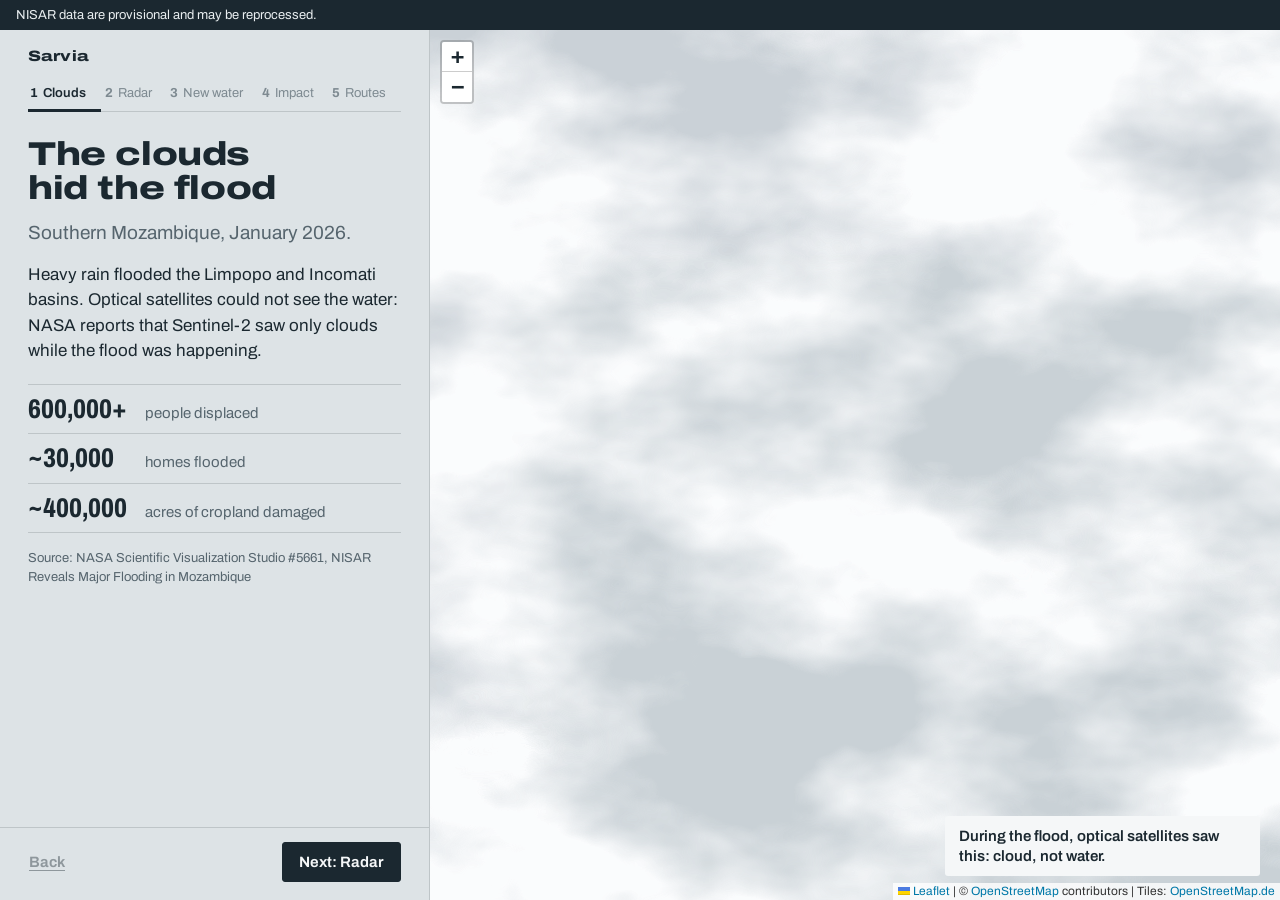
==== commit 6452c341: "fix: show routing step on static Pages site" ====
--- a/docs/index.html
+++ b/docs/index.html
@@ -74,6 +74,7 @@
           <h2>Independent map comparison</h2>
           <div id="validation-metrics" class="facts"></div>
           <p id="validation-note" class="source"></p>
+          <p id="validation-map-note" class="source" hidden></p>
         </section>
         <h2>Limitations</h2>
         <ul id="limits"></ul>
@@ -88,6 +89,9 @@
         <h1>Plan a rescue route</h1>
         <p class="intro">Start from the team's base. The destination can be inside the flood: the route drives on dry roads to the water's edge, then continues by boat. <span class="badge">Experimental</span></p>
 
+        <p id="static-route-note" class="route-status" hidden>Route planning needs the live Flask server, so it cannot calculate routes on this static GitHub Pages site. Run the project with <code>python app/app.py</code> to use the planner. Routes are experimental and do not replace local authorities.</p>
+
+        <div id="route-planner-controls">
         <div class="directions" role="group" aria-label="Start and destination">
           <div class="dir-row">
             <span class="dir-dot start" aria-hidden="true"></span>
@@ -125,6 +129,7 @@
         </section>
         <p class="source" id="route-assumptions"></p>
         <p class="source">Routes use the water the radar saw on the analysis date. A dry road is not proof that it is open, and boat legs assume water deep enough to navigate. This does not replace local authorities.</p>
+        </div>
       </section>
     </div>
 
@@ -150,28 +155,26 @@
     </div>
 
     <div id="legend" hidden>
-      <button id="legend-toggle" type="button" aria-expanded="true">Legend</button>
-      <div id="legend-content">
-        <div id="before-legend"><span class="sw before"></span> Water already there</div>
-        <div id="during-legend"><span class="sw during"></span> New flood water</div>
-        <div id="vegetation-legend" hidden></div>
-        <div id="roads-legend" hidden><span class="sw roads"></span> Road on new water (OSM)</div>
-        <div id="route-legend" hidden>
+      <div id="before-legend"><span class="sw before"></span> Water already there</div>
+      <div id="during-legend"><span class="sw during"></span> New flood water</div>
+      <div id="roads-legend" hidden><span class="sw roads"></span> Road on new water (OSM)</div>
+      <div id="validation-legend" hidden>
+        <div><span class="sw validation-nisar"></span> Mapped only by NISAR</div>
+        <div><span class="sw validation-ems"></span> Mapped only by Copernicus</div>
+      </div>
+      <div id="route-legend" hidden>
         <div data-route-key="drive" hidden><span class="sw line drive"></span> By car</div>
         <div data-route-key="boat" hidden><span class="sw line boatleg"></span> By boat</div>
         <div data-route-key="walk" hidden><span class="sw line walk"></span> On foot</div>
         <div data-route-key="other" hidden><span class="sw line other"></span> Other options (click to pick)</div>
         <div data-route-key="blocked" hidden><span class="sw line blocked"></span> Flood water on the road</div>
-        </div>
       </div>
     </div>
-    <div id="layer-status" role="status" aria-live="polite" hidden></div>
   </main>
 </div>
 
 <script src="static/vendor/leaflet/leaflet.js"></script>
-<script>window.SARVIA_MAP_CONFIG = {"attribution": {"hybrid": "\u00a9 Esri | \u00a9 OpenStreetMap contributors", "satellite": "\u00a9 Esri"}, "hybrid": true, "hybrid_labels_url": "https://server.arcgisonline.com/ArcGIS/rest/services/Reference/World_Boundaries_and_Places/MapServer/tile/{z}/{y}/{x}", "hybrid_url": "https://server.arcgisonline.com/ArcGIS/rest/services/World_Imagery/MapServer/tile/{z}/{y}/{x}", "satellite": true, "satellite_url": "https://server.arcgisonline.com/ArcGIS/rest/services/World_Imagery/MapServer/tile/{z}/{y}/{x}"};</script>
-<script>window.STATS_URL = "stats.json"; window.SARVIA_MAP_CONFIG = {};</script>
+<script>window.STATS_URL = "stats.json";</script>
 <script src="static/app.js"></script>
 </body>
 </html>
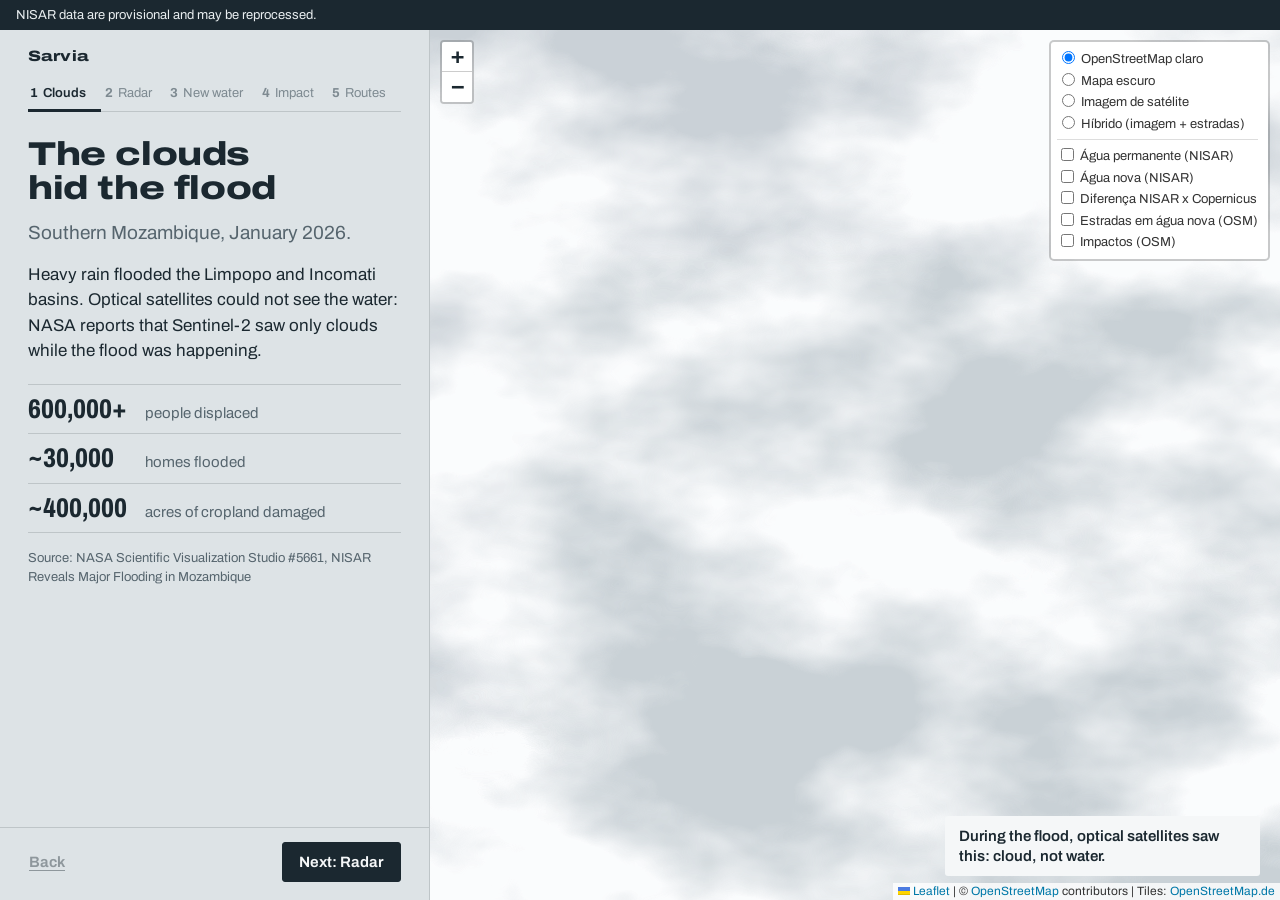
==== commit f7ba3c4e: "Merge da fork do Davi (camada de diferença Copernicus) Junta a camada validation_difference e o pass" ====
--- a/docs/index.html
+++ b/docs/index.html
@@ -155,26 +155,32 @@
     </div>
 
     <div id="legend" hidden>
-      <div id="before-legend"><span class="sw before"></span> Water already there</div>
-      <div id="during-legend"><span class="sw during"></span> New flood water</div>
-      <div id="roads-legend" hidden><span class="sw roads"></span> Road on new water (OSM)</div>
-      <div id="validation-legend" hidden>
-        <div><span class="sw validation-nisar"></span> Mapped only by NISAR</div>
-        <div><span class="sw validation-ems"></span> Mapped only by Copernicus</div>
-      </div>
-      <div id="route-legend" hidden>
+      <button id="legend-toggle" type="button" aria-expanded="true">Legend</button>
+      <div id="legend-content">
+        <div id="before-legend"><span class="sw before"></span> Water already there</div>
+        <div id="during-legend"><span class="sw during"></span> New flood water</div>
+        <div id="vegetation-legend" hidden></div>
+        <div id="roads-legend" hidden><span class="sw roads"></span> Road on new water (OSM)</div>
+        <div id="validation-legend" hidden>
+          <div><span class="sw validation-nisar"></span> Mapped only by NISAR</div>
+          <div><span class="sw validation-ems"></span> Mapped only by Copernicus</div>
+        </div>
+        <div id="route-legend" hidden>
         <div data-route-key="drive" hidden><span class="sw line drive"></span> By car</div>
         <div data-route-key="boat" hidden><span class="sw line boatleg"></span> By boat</div>
         <div data-route-key="walk" hidden><span class="sw line walk"></span> On foot</div>
         <div data-route-key="other" hidden><span class="sw line other"></span> Other options (click to pick)</div>
         <div data-route-key="blocked" hidden><span class="sw line blocked"></span> Flood water on the road</div>
+        </div>
       </div>
     </div>
+    <div id="layer-status" role="status" aria-live="polite" hidden></div>
   </main>
 </div>
 
 <script src="static/vendor/leaflet/leaflet.js"></script>
-<script>window.STATS_URL = "stats.json";</script>
+<script>window.SARVIA_MAP_CONFIG = {"attribution": {"hybrid": "\u00a9 Esri | \u00a9 OpenStreetMap contributors", "satellite": "\u00a9 Esri"}, "hybrid": true, "hybrid_labels_url": "https://server.arcgisonline.com/ArcGIS/rest/services/Reference/World_Boundaries_and_Places/MapServer/tile/{z}/{y}/{x}", "hybrid_url": "https://server.arcgisonline.com/ArcGIS/rest/services/World_Imagery/MapServer/tile/{z}/{y}/{x}", "satellite": true, "satellite_url": "https://server.arcgisonline.com/ArcGIS/rest/services/World_Imagery/MapServer/tile/{z}/{y}/{x}"};</script>
+<script>window.STATS_URL = "stats.json"; window.SARVIA_MAP_CONFIG = {};</script>
 <script src="static/app.js"></script>
 </body>
 </html>
--- a/docs/static/style.css
+++ b/docs/static/style.css
@@ -311,6 +311,7 @@
 .vegetation-key i{display:inline-block;width:14px;height:10px;border:1px solid rgba(27,40,48,.35);border-radius:1px}
 #vegetation-legend b,#vegetation-legend small{display:block}
 #vegetation-legend small{margin:4px 0 0;color:var(--echo);line-height:1.3}
+.sw.validation-nisar{background:#e0442a}.sw.validation-ems{background:#7b2cbf}
 .sw.line{width:22px;height:0;border-top:4px solid}
 .sw.normal{border-top:3px dashed var(--slate)}
 .sw.safe{border-color:var(--safe)}
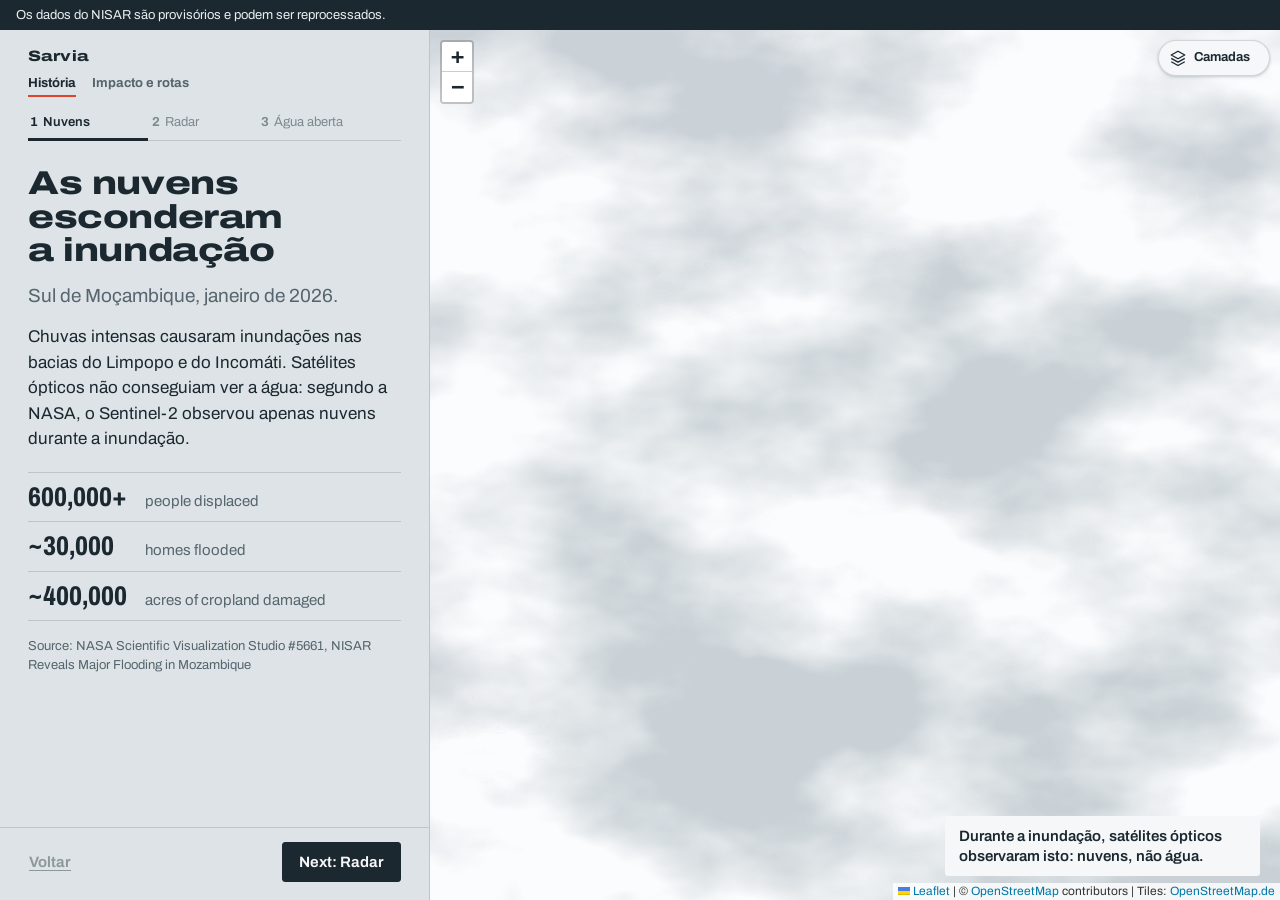
==== commit f4da1875: "feat: add separate impact and route workspace" ====
--- a/docs/index.html
+++ b/docs/index.html
@@ -1,69 +1,94 @@
 <!doctype html>
-<html lang="en">
+<html lang="pt">
 <head>
 <meta charset="utf-8">
 <meta name="viewport" content="width=device-width, initial-scale=1">
-<title>Seeing the flood through the clouds</title>
+<title>Enxergando a inundação através das nuvens</title>
 <link rel="preconnect" href="https://fonts.googleapis.com">
 <link rel="preconnect" href="https://fonts.gstatic.com" crossorigin>
 <link rel="stylesheet" href="https://fonts.googleapis.com/css2?family=Archivo:wdth,wght@62..125,300..900&display=swap">
 <link rel="stylesheet" href="static/vendor/leaflet/leaflet.css">
 <link rel="stylesheet" href="static/style.css">
 </head>
-<body>
-<div id="banner">NISAR data are provisional and may be reprocessed. <span id="mock-flag" hidden>Mock data, not real results</span></div>
+<body class="story-page">
+<div id="banner">Os dados do NISAR são provisórios e podem ser reprocessados. <span id="mock-flag" hidden>Dados simulados, não são resultados reais</span></div>
 
 <div id="layout">
   <aside id="story">
     <header id="masthead">
       <p class="wordmark">Sarvia</p>
-      <nav aria-label="Story steps"><ol id="progress"></ol></nav>
+      <nav class="site-nav" aria-label="Navegação principal">
+        <a href="index.html" aria-current="page">História</a>
+        <a href="workspace.html" aria-current="false">Impacto e rotas</a>
+      </nav>
+      <nav aria-label="Etapas da história"><ol id="progress"></ol></nav>
     </header>
 
     <div id="steps">
-      <section class="step" data-step="1" data-short="Clouds">
-        <h1>The clouds hid the flood</h1>
-        <p class="lead">Southern Mozambique, January 2026.</p>
-        <p>Heavy rain flooded the Limpopo and Incomati basins. Optical satellites could not see the water: NASA reports that Sentinel-2 saw only clouds while the flood was happening.</p>
+      <section class="step" data-step="1" data-short="Nuvens">
+        <h1>As nuvens esconderam a inundação</h1>
+        <p class="lead">Sul de Moçambique, janeiro de 2026.</p>
+        <p>Chuvas intensas causaram inundações nas bacias do Limpopo e do Incomáti. Satélites ópticos não conseguiam ver a água: segundo a NASA, o Sentinel-2 observou apenas nuvens durante a inundação.</p>
         <div id="context-figures" class="facts"></div>
         <p class="source" id="context-source"></p>
       </section>
 
       <section class="step" data-step="2" data-short="Radar">
-        <h1>Radar sees through clouds</h1>
-        <p>NISAR sends its own signal and listens for the echo. Clouds do not stop it, day or night. Calm water acts like a mirror and sends the signal away, so water looks <b>dark</b>.</p>
-        <p>The map shows the water the radar found on the <b>first date</b>: rivers, lakes and the sea.</p>
-        <p><a href="how-to-read-radar.html">How to read the radar</a></p>
-      </section>
-
-      <section class="step" data-step="3" data-short="New water">
-        <h1>Where the water rose</h1>
-        <p>Drag the handle across the map. Left is <b id="date-before">before</b>, right is <b id="date-during">during</b> the flood. <span class="key before"></span>Blue is water that was already there, <span class="key during"></span>red is new flood water.</p>
-        <p class="big"><span id="big-km2">…</span> km² <small>of land newly under water</small></p>
+        <h1>O radar observa através das nuvens</h1>
+        <p>NISAR sends its own signal and listens for the echo. Nuvens do not stop it, day or night. Calm water acts like a mirror and sends the signal away, so water looks <b>dark</b>.</p>
+        <p>O mapa mostra a água observada pelo radar na <b>primeira data</b>: rios, lagos e mar.</p>
+        <p><a href="how-to-read-radar.html">Como interpretar o radar</a></p>
+      </section>
+
+      <section class="step" data-step="3" data-short="Água aberta">
+        <h1>Água aberta detectável</h1>
+        <div id="timeline-view-switch" class="timeline-switch" role="group" aria-label="Visualização do mapa de água" hidden>
+          <button id="timeline-view-button" type="button" aria-pressed="true">Linha do tempo observada</button>
+          <button id="compare-view-button" type="button" aria-pressed="false">Comparar 5 e 17 de janeiro</button>
+        </div>
+        <p id="compare-instructions" hidden>Arraste o controle pelo mapa. À esquerda está <b id="date-before">antes</b>, à direita, <b id="date-during">durante</b> a inundação. <span class="key before"></span>Azul indica água aberta detectável na primeira data; <span class="key during"></span>vermelho indica água aberta detectável somente na segunda data.</p>
+        <p class="big"><span id="big-km2">…</span> km² <small>de água aberta detectável</small></p>
         <p class="range" id="range-note" hidden></p>
-        <p class="source">New water is water during the flood that was not water before. An estimate from a simple threshold, not an official assessment.</p>
-      </section>
-
-      <section class="step" data-step="4" data-short="Impact">
-        <h1>What the flood may reach</h1>
-        <p class="caveat"><b>Potentially affected</b>, judged only from the water the radar saw on <span id="impact-date">the flood date</span>. Not confirmed damage. <span class="badge">Estimate</span></p>
+        <p class="source" id="estimate-method-note">Estimativa principal: água aberta detectável entre 5 e 17 de janeiro, calculada com `--loosen 3`. A timeline abaixo usa limiar estrito e compara as observações com 12 de dezembro na cobertura comum às quatro datas; seus valores não são diretamente comparáveis.</p>
+        <div id="timeline-panel" class="timeline-panel" hidden>
+          <div class="timeline-topline">
+            <h2>Observe a mudança da água aberta detectável</h2>
+            <button id="timeline-play" type="button" class="quiet" aria-label="Reproduzir sequência">▶ Reproduzir</button>
+          </div>
+          <p class="timeline-play-hint">Reproduza as quatro datas observadas em sequência. A transição dissolve liga as imagens; não representa observações adicionais.</p>
+          <label for="timeline-slider" class="timeline-label">Selecione uma aquisição observada</label>
+          <input id="timeline-slider" type="range" min="0" max="0" step="1" value="0" aria-label="Selecione a data de aquisição do NISAR">
+          <div id="timeline-ticks" class="timeline-ticks" aria-hidden="true"></div>
+          <div class="timeline-progress-track" aria-hidden="true"><span id="timeline-progress"></span></div>
+          <p id="timeline-frame-count" class="timeline-frame-count" aria-live="polite"></p>
+          <p id="timeline-reading" class="timeline-reading" role="status" aria-live="polite"></p>
+          <p id="timeline-method" class="source timeline-note"></p>
+          <p id="timeline-caveat" class="source timeline-note timeline-caveat"></p>
+        </div>
+        <p id="compare-result-note" class="source" hidden>A comparação deslizante usa o par principal de 5 a 17 de janeiro. O resultado acima é a estimativa principal do projeto.</p>
+        <a class="workspace-cta primary" href="workspace.html">Explore impactos potenciais e rotas <span aria-hidden="true">→</span></a>
+      </section>
+
+      <section class="step" data-step="4" data-short="Impacto" id="impact-step" role="tabpanel" aria-labelledby="workspace-impact-tab">
+        <h1>O que a inundação pode alcançar</h1>
+        <p class="caveat"><b>Impacto potencial</b>, estimado com base na água aberta detectável pelo radar em <span id="impact-date">data da inundação</span>. Não indica dano nem isolamento confirmados. <span class="badge">Estimativa</span></p>
 
         <div id="impact-panel" hidden>
-          <ul class="impact-cats" id="impact-cats" aria-label="Categories: click to show or hide on the map"></ul>
-          <div class="state-key" id="impact-states" role="group" aria-label="States shown on the map"></div>
-          <p class="source" id="impact-sum">Each mapped element has one state; the numbers add up to <b id="impact-total"></b>. Tap a state or a category to filter the map, then a marker for details<span class="server-only"> and a rescue route</span>.</p>
-          <button type="button" class="roads-toggle" id="impact-roads-toggle" aria-pressed="true"><span class="sw roads"></span><span><b id="impact-roads-km"></b> of road under new water</span></button>
+          <ul class="impact-cats" id="impact-cats" aria-label="Categorias: clique para mostrar ou ocultar no mapa"></ul>
+          <div class="state-key" id="impact-states" role="group" aria-label="Estados mostrados no mapa"></div>
+          <p class="source" id="impact-sum">Cada elemento mapeado tem um estado; os números somam <b id="impact-total"></b>. Selecione um estado ou categoria para filtrar o mapa e depois um marcador para ver detalhes<span class="server-only"> e calcular uma rota de apoio</span>.</p>
+          <button type="button" class="roads-toggle" id="impact-roads-toggle" aria-pressed="true"><span class="sw roads"></span><span><b id="impact-roads-km"></b> km de vias mapeadas sobre água aberta detectável</span></button>
 
           <details class="impact-more">
-            <summary>Roads by class</summary>
+            <summary>Vias por categoria</summary>
             <table class="impact-roads">
-              <thead><tr><th scope="col">Class</th><th scope="col" class="num">Under water</th><th scope="col" class="num">Seen by radar</th></tr></thead>
+              <thead><tr><th scope="col">Categoria</th><th scope="col" class="num">Sobre água aberta detectável</th><th scope="col" class="num">Observadas pelo radar</th></tr></thead>
               <tbody id="impact-roads"></tbody>
             </table>
-            <p class="source">Bridges are not tested: the radar sees the water under them. A bridge counts as flooded when every road leaving one end has new water near it.</p>
+            <p class="source">Os tabuleiros das pontes não são avaliados diretamente: o radar observa a água sob eles. A ponte é classificada como impacto potencial quando as vias de acesso mapeadas intersectam água aberta detectável.</p>
           </details>
           <details class="impact-more">
-            <summary>What the map can and cannot see</summary>
+            <summary>O que o mapa pode ou não observar</summary>
             <p class="source" id="impact-buildings"></p>
             <p class="source" id="impact-coverage"></p>
           </details>
@@ -71,71 +96,72 @@
         </div>
 
         <section id="validation-section" hidden>
-          <h2>Independent map comparison</h2>
+          <h2>Comparação com mapa independente</h2>
           <div id="validation-metrics" class="facts"></div>
           <p id="validation-note" class="source"></p>
           <p id="validation-map-note" class="source" hidden></p>
         </section>
-        <h2>Limitations</h2>
+        <h2>Limitações</h2>
         <ul id="limits"></ul>
         <details>
-          <summary>Data details</summary>
+          <summary>Detalhes dos dados</summary>
           <dl id="numbers"></dl>
           <div id="impact" hidden></div>
         </details>
       </section>
 
-      <section class="step" data-step="5" data-short="Routes" id="routing-step">
-        <h1>Plan a rescue route</h1>
-        <p class="intro">Start from the team's base. The destination can be inside the flood: the route drives on dry roads to the water's edge, then continues by boat. <span class="badge">Experimental</span></p>
-
-        <p id="static-route-note" class="route-status" hidden>Route planning needs the live Flask server, so it cannot calculate routes on this static GitHub Pages site. Run the project with <code>python app/app.py</code> to use the planner. Routes are experimental and do not replace local authorities.</p>
+      <section class="step" data-step="5" data-short="Rotas" id="routing-step" role="tabpanel" aria-labelledby="workspace-route-tab">
+        <h1>Explore uma rota</h1>
+        <p class="intro">Defina a base da equipe. O destino pode estar dentro da inundação: o percurso segue por vias sem água detectada até a margem e pode continuar de barco. <span class="badge">Experimental</span></p>
+
+        <p id="static-route-note" class="route-status" hidden>O cálculo de rotas requer o servidor Flask ativo e não funciona nesta página estática do GitHub Pages. Execute <code>python app/app.py</code> para usar o planejador. As rotas são experimentais e não substituem as autoridades locais.</p>
 
         <div id="route-planner-controls">
-        <div class="directions" role="group" aria-label="Start and destination">
+        <div class="directions" role="group" aria-label="Origem e destino">
           <div class="dir-row">
             <span class="dir-dot start" aria-hidden="true"></span>
-            <label for="route-origin" class="dir-label">Team base</label>
-            <input id="route-origin" placeholder="Click the map, or type lon, lat" autocomplete="off" spellcheck="false">
+            <label for="route-origin" class="dir-label">Base da equipe</label>
+            <input id="route-origin" placeholder="Clique no mapa ou digite lon, lat" autocomplete="off" spellcheck="false">
           </div>
           <span class="dir-link" aria-hidden="true"></span>
           <div class="dir-row">
             <span class="dir-dot end" aria-hidden="true"></span>
-            <label for="route-destination" class="dir-label">Destination</label>
-            <input id="route-destination" placeholder="Click the map, or type lon, lat" autocomplete="off" spellcheck="false">
+            <label for="route-destination" class="dir-label">Destino</label>
+            <input id="route-destination" placeholder="Clique no mapa ou digite lon, lat" autocomplete="off" spellcheck="false">
           </div>
-          <button id="route-swap" type="button" class="icon-btn" aria-label="Swap team base and destination" title="Swap">
+          <button id="route-swap" type="button" class="icon-btn" aria-label="Inverter origem e destino" title="Inverter">
             <svg viewBox="0 0 24 24" width="20" height="20" aria-hidden="true"><path d="M7 4v13M7 4 3.5 7.5M7 4l3.5 3.5M17 20V7m0 13-3.5-3.5M17 20l3.5-3.5" fill="none" stroke="currentColor" stroke-width="2" stroke-linecap="round" stroke-linejoin="round"/></svg>
           </button>
         </div>
 
-        <div class="mode-switch" role="radiogroup" aria-label="Vehicles the team has">
-          <button type="button" role="radio" aria-checked="true" data-boats="true">Car and boat</button>
-          <button type="button" role="radio" aria-checked="false" data-boats="false">Car only</button>
+        <div class="mode-switch" role="radiogroup" aria-label="Meios de transporte disponíveis">
+          <button type="button" role="radio" aria-checked="true" data-boats="true">Carro e barco</button>
+          <button type="button" role="radio" aria-checked="false" data-boats="false">Somente carro</button>
         </div>
 
         <div class="route-actions">
-          <button id="route-calculate" type="button" class="primary">Find routes</button>
-          <button id="route-clear" type="button" class="quiet">Clear</button>
-          <button id="route-cancel" type="button" class="quiet" hidden>Cancel</button>
+          <button id="route-calculate" type="button" class="primary">Calcular rotas</button>
+          <button id="route-clear" type="button" class="quiet">Limpar</button>
+          <button id="route-cancel" type="button" class="quiet" hidden>Cancelar</button>
         </div>
         <progress id="route-progress" max="100" value="0" hidden></progress>
-        <p id="route-status" class="route-status" role="status">Click the map to set the team's base.</p>
-
-        <ol id="route-options" class="route-options" aria-label="Route options"></ol>
-        <section id="route-itinerary" class="itinerary" aria-label="Directions for the selected route" hidden>
-          <h2>Directions</h2>
+        <p id="route-status" class="route-status" role="status">Clique no mapa para definir a base da equipe.</p>
+
+        <ol id="route-options" class="route-options" aria-label="Opções de rota"></ol>
+        <section id="route-itinerary" class="itinerary" aria-label="Instruções para a rota selecionada" hidden>
+          <h2>Instruções</h2>
           <ol id="route-steps"></ol>
         </section>
-        <p class="source" id="route-assumptions"></p>
-        <p class="source">Routes use the water the radar saw on the analysis date. A dry road is not proof that it is open, and boat legs assume water deep enough to navigate. This does not replace local authorities.</p>
+          <p class="source" id="route-assumptions"></p>
+        <p class="source">As rotas usam a água observada pelo radar na data da análise. Uma via sem água detectada não está necessariamente aberta; trechos de barco pressupõem água navegável. Isto não substitui as autoridades locais.</p>
+        <p class="source" id="route-osm-date"></p>
         </div>
       </section>
     </div>
 
     <div id="controls">
-      <button id="prev" type="button" class="quiet">Back</button>
-      <button id="next" type="button" class="primary">Next</button>
+      <button id="prev" type="button" class="quiet">Voltar</button>
+      <button id="next" type="button" class="primary">Avançar</button>
     </div>
   </aside>
 
@@ -144,33 +170,41 @@
 
     <div id="clouds" aria-hidden="true">
       <div class="cloud-field"></div>
-      <p class="cloud-caption">During the flood, optical satellites saw this: cloud, not water.</p>
+      <p class="cloud-caption">Durante a inundação, satélites ópticos observaram isto: nuvens, não água.</p>
     </div>
 
     <div id="curtain" hidden>
       <div id="divider"><span id="knob"></span></div>
-      <span class="tag left">Before <b id="tag-before"></b></span>
-      <span class="tag right">During <b id="tag-during"></b></span>
-      <input id="slider" type="range" min="0" max="100" value="50" aria-label="Compare before and during">
+      <span class="tag left" >Antes <b id="tag-before"></b></span>
+      <span class="tag right" >Durante <b id="tag-during"></b></span>
+      <input id="slider" type="range" min="0" max="100" value="50" aria-label="Compare antes e durante">
+    </div>
+    <div id="timeline-map-caption" class="timeline-map-caption" hidden aria-live="polite">
+      <span>Observação NISAR · <i id="timeline-map-frame"></i></span><b id="timeline-map-date"></b>
     </div>
 
     <div id="legend" hidden>
-      <button id="legend-toggle" type="button" aria-expanded="true">Legend</button>
+      <button id="legend-toggle" type="button" aria-expanded="true">Legenda</button>
       <div id="legend-content">
-        <div id="before-legend"><span class="sw before"></span> Water already there</div>
-        <div id="during-legend"><span class="sw during"></span> New flood water</div>
+        <div id="before-legend"><span class="sw before"></span> Água já existente</div>
+        <div id="during-legend"><span class="sw during"></span> Água aberta detectável somente na segunda data</div>
+        <div id="timeline-legend" hidden>
+          <div><span class="sw timeline-shared"></span> Água em 12/dez e na data selecionada</div>
+          <div><span class="sw timeline-new"></span> Água apenas na data selecionada</div>
+          <div><span class="sw timeline-receded"></span> Água apenas em 12/dez</div>
+        </div>
         <div id="vegetation-legend" hidden></div>
-        <div id="roads-legend" hidden><span class="sw roads"></span> Road on new water (OSM)</div>
+        <div id="roads-legend" hidden><span class="sw roads"></span> Via OSM sobre água aberta detectável</div>
         <div id="validation-legend" hidden>
-          <div><span class="sw validation-nisar"></span> Mapped only by NISAR</div>
-          <div><span class="sw validation-ems"></span> Mapped only by Copernicus</div>
+          <div><span class="sw validation-nisar"></span> Mapeado apenas pelo NISAR</div>
+          <div><span class="sw validation-ems"></span> Mapeado apenas pelo Copernicus</div>
         </div>
         <div id="route-legend" hidden>
-        <div data-route-key="drive" hidden><span class="sw line drive"></span> By car</div>
-        <div data-route-key="boat" hidden><span class="sw line boatleg"></span> By boat</div>
-        <div data-route-key="walk" hidden><span class="sw line walk"></span> On foot</div>
-        <div data-route-key="other" hidden><span class="sw line other"></span> Other options (click to pick)</div>
-        <div data-route-key="blocked" hidden><span class="sw line blocked"></span> Flood water on the road</div>
+        <div data-route-key="drive" hidden><span class="sw line drive"></span> De carro</div>
+        <div data-route-key="boat" hidden><span class="sw line boatleg"></span> De barco</div>
+        <div data-route-key="walk" hidden><span class="sw line walk"></span> A pé</div>
+        <div data-route-key="other" hidden><span class="sw line other"></span> Outras opções (clique para selecionar)</div>
+        <div data-route-key="blocked" hidden><span class="sw line blocked"></span> Água detectada na via</div>
         </div>
       </div>
     </div>
@@ -179,8 +213,8 @@
 </div>
 
 <script src="static/vendor/leaflet/leaflet.js"></script>
-<script>window.SARVIA_MAP_CONFIG = {"attribution": {"hybrid": "\u00a9 Esri | \u00a9 OpenStreetMap contributors", "satellite": "\u00a9 Esri"}, "hybrid": true, "hybrid_labels_url": "https://server.arcgisonline.com/ArcGIS/rest/services/Reference/World_Boundaries_and_Places/MapServer/tile/{z}/{y}/{x}", "hybrid_url": "https://server.arcgisonline.com/ArcGIS/rest/services/World_Imagery/MapServer/tile/{z}/{y}/{x}", "satellite": true, "satellite_url": "https://server.arcgisonline.com/ArcGIS/rest/services/World_Imagery/MapServer/tile/{z}/{y}/{x}"};</script>
-<script>window.STATS_URL = "stats.json"; window.SARVIA_MAP_CONFIG = {};</script>
+<script>window.SARVIA_MAP_CONFIG = {"attribution": {"hybrid": "\u00a9 Esri | \u00a9 OpenStreetMap contributors", "satellite": "\u00a9 Esri"}, "hybrid": true, "hybrid_labels_url": "https://server.arcgisonline.com/ArcGIS/rest/services/Reference/World_Boundaries_and_Places/MapServer/tile/{z}/{y}/{x}", "hybrid_url": "https://server.arcgisonline.com/ArcGIS/rest/services/World_Imagery/MapServer/tile/{z}/{y}/{x}", "satellite": true, "satellite_url": "https://server.arcgisonline.com/ArcGIS/rest/services/World_Imagery/MapServer/tile/{z}/{y}/{x}"}; window.SARVIA_WORKSPACE = false;</script>
+<script>window.STATS_URL = "stats.json"; window.SARVIA_MAP_CONFIG = {}; window.SARVIA_WORKSPACE = false;</script>
 <script src="static/app.js"></script>
 </body>
 </html>
--- a/docs/static/style.css
+++ b/docs/static/style.css
@@ -1,5 +1,5 @@
 /* Sarvia: colour is reserved for data. The interface itself is overcast grey and slate;
-   blue, red and amber only ever mean water, new water and roads. */
+   blue, red and amber only ever mean water, detectable open water and roads. */
 :root{
   --overcast:#dde3e6;   /* story panel */
   --paper:#f5f7f8;      /* inputs, map chrome */
@@ -37,8 +37,19 @@
   border-right:1px solid var(--rule);z-index:1500}
 
 #masthead{padding:18px 28px 0}
-.wordmark{margin:0 0 14px;font-size:var(--t-meta);font-weight:800;letter-spacing:.01em;
+.wordmark{margin:0;font-size:var(--t-meta);font-weight:800;letter-spacing:.01em;
   font-variation-settings:"wdth" 125}
+.site-nav{display:flex;gap:16px;margin:12px 0 10px;font-size:var(--t-small);font-weight:700}
+.site-nav a{padding:0 0 5px;color:var(--echo);text-decoration:none;border-bottom:2px solid transparent}
+.site-nav a[aria-current="page"]{color:var(--slate);border-bottom-color:var(--newwater)}
+.workspace-intro{padding:19px 28px 0}
+.workspace-intro .eyebrow{margin:0 0 5px;color:var(--newwater);font-size:var(--t-small);font-weight:800;text-transform:uppercase;letter-spacing:.05em}
+.workspace-intro h1{margin:0 0 8px;font-size:var(--t-h1);line-height:1.02;font-weight:820;letter-spacing:-.012em}
+.workspace-intro p:last-child{margin:0;color:var(--echo);font-size:var(--t-small);line-height:1.4}
+.workspace-tabs{display:flex;gap:6px;padding:14px 28px 0}
+.workspace-tabs button{flex:1;padding:9px 8px;border:1px solid var(--rule);border-radius:3px;background:var(--paper);font-size:var(--t-small);font-weight:700;cursor:pointer}
+.workspace-tabs button[aria-selected="true"]{background:var(--slate);border-color:var(--slate);color:var(--paper)}
+#progress:empty{display:none}
 
 #progress{list-style:none;margin:0;padding:0;display:flex;gap:2px;border-bottom:1px solid var(--rule)}
 #progress li{flex:1 1 auto}
@@ -73,6 +84,14 @@
 .big small{display:block;margin-top:8px;font-size:var(--t-meta);font-weight:500;color:var(--slate);
   font-variation-settings:"wdth" 100}
 .range{font-size:var(--t-meta);color:var(--echo)}
+.workspace-cta{display:flex;justify-content:space-between;align-items:center;gap:12px;margin:22px 0 0;padding:12px 14px;border-radius:3px;text-decoration:none;font-size:var(--t-meta);font-weight:700}
+.story-page .step[data-step="4"],.story-page .step[data-step="5"],
+.workspace-page .step[data-step="1"],.workspace-page .step[data-step="2"],.workspace-page .step[data-step="3"]{display:none!important}
+.workspace-page #progress,.workspace-page #controls{display:none}
+.workspace-page #steps{padding-top:4px}
+.workspace-page .step{padding-top:18px}
+.workspace-page #impact-panel{display:block}
+.workspace-page #impact-panel[hidden]{display:none}
 
 /* figures as ruled rows, number first */
 .facts{display:grid;grid-template-columns:auto 1fr;column-gap:18px;margin:20px 0 16px;border-top:1px solid var(--rule)}
@@ -293,6 +312,37 @@
 #slider{position:absolute;left:0;right:0;bottom:30px;width:100%;height:62px;margin:0;opacity:0;
   pointer-events:auto;cursor:ew-resize}
 #slider:focus-visible + *, #curtain:has(#slider:focus-visible) #knob{outline:2px solid var(--standing);outline-offset:2px}
+
+/* observed NISAR acquisitions: discrete snapshots, not interpolated dates */
+.timeline-switch{display:flex;gap:4px;margin:0 0 14px;padding:3px;border:1px solid var(--rule);border-radius:4px;background:var(--overcast)}
+.timeline-switch button{flex:1;padding:8px 10px;border:0;border-radius:3px;background:transparent;color:var(--echo);
+  font:inherit;font-size:var(--t-small);font-weight:650;cursor:pointer}
+.timeline-switch button[aria-pressed="true"]{background:var(--slate);color:var(--paper)}
+.timeline-panel{margin:16px 0 10px;padding:14px;background:var(--overcast);border-left:3px solid var(--newwater)}
+.timeline-topline{display:flex;justify-content:space-between;align-items:center;gap:8px}
+.timeline-topline h2{margin:0;font-size:18px;line-height:1.15}
+.timeline-topline button{padding:5px 9px;white-space:nowrap}
+.timeline-panel.playing{border-left-width:5px;box-shadow:0 3px 14px rgba(27,40,48,.12)}
+.timeline-panel.playing .timeline-topline button{background:var(--newwater);color:#fff;border-color:var(--newwater)}
+.timeline-play-hint{margin:8px 0 0!important;color:var(--slate);font-size:var(--t-small);line-height:1.4}
+.timeline-label{display:block;margin:13px 0 2px;font-size:var(--t-small);font-weight:650;color:var(--echo)}
+#timeline-slider{display:block;width:100%;margin:5px 0 0;accent-color:var(--newwater);cursor:pointer}
+.timeline-ticks{display:flex;justify-content:space-between;gap:4px;margin:1px 1px 11px;color:var(--echo);font-size:10px;font-variant-numeric:tabular-nums}
+.timeline-progress-track{height:4px;margin:-5px 1px 5px;background:#d8dfe1;border-radius:5px;overflow:hidden}
+.timeline-progress-track span{display:block;width:0;height:100%;background:var(--newwater);transition:width .35s ease}
+.timeline-frame-count{margin:0 0 8px!important;color:var(--newwater);font-size:var(--t-small);font-weight:750;font-variant-numeric:tabular-nums}
+.timeline-reading{margin:0 0 8px!important;padding-left:9px;border-left:2px solid var(--newwater);font-size:var(--t-meta);font-weight:650;line-height:1.4}
+.timeline-note{margin:7px 0 0!important;font-size:var(--t-small)}
+.timeline-caveat{padding-left:8px;border-left:2px solid var(--roads);font-weight:650;color:var(--slate)}
+.timeline-map-caption{position:absolute;top:14px;left:50%;transform:translateX(-50%);z-index:900;display:flex;flex-direction:column;
+  min-width:170px;padding:7px 12px;border-top:3px solid var(--newwater);border-radius:3px;background:var(--paper);
+  color:var(--echo);font-size:var(--t-small);line-height:1.2;text-align:center;box-shadow:0 1px 2px rgba(27,40,48,.25);pointer-events:none}
+.timeline-map-caption b{color:var(--slate);font-size:var(--t-h2);font-variation-settings:"wdth" 80}
+.timeline-map-caption i{font-style:normal;font-weight:750;color:var(--newwater);font-variant-numeric:tabular-nums}
+.sw.timeline-shared{background:#1f78c8}
+.sw.timeline-new{background:#e4572e}
+.sw.timeline-receded{background:#e29d23}
+#timeline-map-caption[hidden],.timeline-panel[hidden],.timeline-switch[hidden]{display:none}
 
 #legend{position:absolute;left:14px;bottom:28px;z-index:900;padding:10px 12px;border-radius:3px;
   background:var(--paper);font-size:var(--t-small);line-height:1.3;box-shadow:0 1px 2px rgba(27,40,48,.25)}
@@ -338,6 +388,10 @@
   #controls{padding:10px 16px 12px}
   #legend{left:10px;bottom:22px;padding:7px 9px;font-size:12px}
   #layer-status{top:8px;max-width:calc(100% - 90px);font-size:11px}
+  .timeline-map-caption{top:58px;left:50%;min-width:145px;padding:5px 8px}
+  .timeline-map-caption b{font-size:18px}
+  .timeline-panel{padding:11px}
+  .timeline-ticks{font-size:9px}
   .leaflet-control-layers{max-width:calc(100vw - 28px);font-size:12px}
   .leaflet-control-layers-list{max-height:34vh}
   #knob{bottom:auto;top:62%}
@@ -367,3 +421,43 @@
 .page .lead{font-size:21px;line-height:1.4;color:var(--echo)}
 .page .back{font-size:var(--t-meta);font-weight:600}
 @media (max-width:760px){.page{padding-top:52px}.page h1{font-size:32px}}
+
+/* ---------- layer panel (map, top right) ---------- */
+.layer-panel{font-family:var(--sans);color:var(--slate);display:flex;flex-direction:column;align-items:flex-end;gap:6px}
+.lp-toggle{display:inline-flex;align-items:center;gap:7px;padding:7px 12px 7px 10px;border:1px solid var(--rule);border-radius:999px;
+  background:var(--paper);box-shadow:0 1px 3px rgba(27,40,48,.22);font-size:var(--t-small);font-weight:650;cursor:pointer}
+.lp-toggle:hover,.layer-panel.open .lp-toggle{background:var(--slate);color:var(--paper);border-color:var(--slate)}
+.lp-count:not(:empty){min-width:18px;padding:0 5px;border-radius:9px;background:var(--newwater);color:#fff;font-size:11px;line-height:18px;text-align:center}
+.lp-card{width:272px;max-height:min(70vh,560px);overflow:auto;padding:12px 14px 10px;border-radius:8px;background:var(--paper);
+  box-shadow:0 6px 22px rgba(27,40,48,.28)}
+.lp-card[hidden]{display:none}
+.lp-title{margin:2px 0 8px;font-size:11px;font-weight:700;letter-spacing:.06em;text-transform:uppercase;color:var(--echo)}
+.lp-bases{display:grid;grid-template-columns:repeat(4,1fr);gap:6px;margin-bottom:14px}
+.lp-base{display:flex;flex-direction:column;gap:4px;padding:0;border:0;background:none;font-size:10.5px;line-height:1.15;text-align:center;cursor:pointer;color:var(--echo)}
+.lp-thumb{display:block;aspect-ratio:1;border-radius:6px;background:#c9d1d6 center/cover;box-shadow:inset 0 0 0 1px var(--rule);transition:box-shadow .15s}
+.lp-base:hover .lp-thumb{box-shadow:inset 0 0 0 2px var(--echo)}
+.lp-base[aria-checked="true"]{color:var(--slate);font-weight:700}
+.lp-base[aria-checked="true"] .lp-thumb{box-shadow:inset 0 0 0 3px var(--slate)}
+.lp-overlays{list-style:none;margin:0;padding:0}
+.lp-row{padding:7px 0;border-top:1px solid var(--rule)}
+.lp-switch{display:grid;grid-template-columns:16px 1fr 34px;align-items:center;gap:9px;font-size:var(--t-small);cursor:pointer;position:relative}
+.lp-sw{width:14px;height:14px;border-radius:3px}
+.lp-sw.line{height:4px;border-radius:2px}
+.lp-sw.points{background:radial-gradient(circle,currentColor 2.2px,transparent 2.6px) 0 0/7px 7px}
+.lp-row:not(.on) .lp-sw,.lp-row:not(.on) .lp-name{opacity:.45}
+.lp-switch input{position:absolute;opacity:0;pointer-events:none}
+.lp-knob{position:relative;width:34px;height:20px;border-radius:10px;background:#b8c2c8;transition:background .15s}
+.lp-knob::after{content:"";position:absolute;top:2px;left:2px;width:16px;height:16px;border-radius:50%;background:#fff;
+  box-shadow:0 1px 2px rgba(27,40,48,.3);transition:transform .15s}
+.lp-switch input:checked + .lp-knob{background:var(--slate)}
+.lp-switch input:checked + .lp-knob::after{transform:translateX(14px)}
+.lp-switch input:focus-visible + .lp-knob{outline:2px solid var(--standing);outline-offset:2px}
+.lp-opacity{display:none;width:calc(100% - 25px);margin:6px 0 0 25px;accent-color:var(--slate);height:16px}
+.lp-row.on .lp-opacity{display:block}
+.lp-hint{margin:8px 0 0;font-size:11px;color:var(--echo)}
+@media (max-width:760px){
+  .lp-card{width:min(272px,calc(100vw - 24px));max-height:46vh}
+  .lp-toggle span{display:none}
+  .lp-toggle{padding:7px 9px}
+}
+@media (prefers-reduced-motion:reduce){.lp-knob,.lp-knob::after{transition:none}}
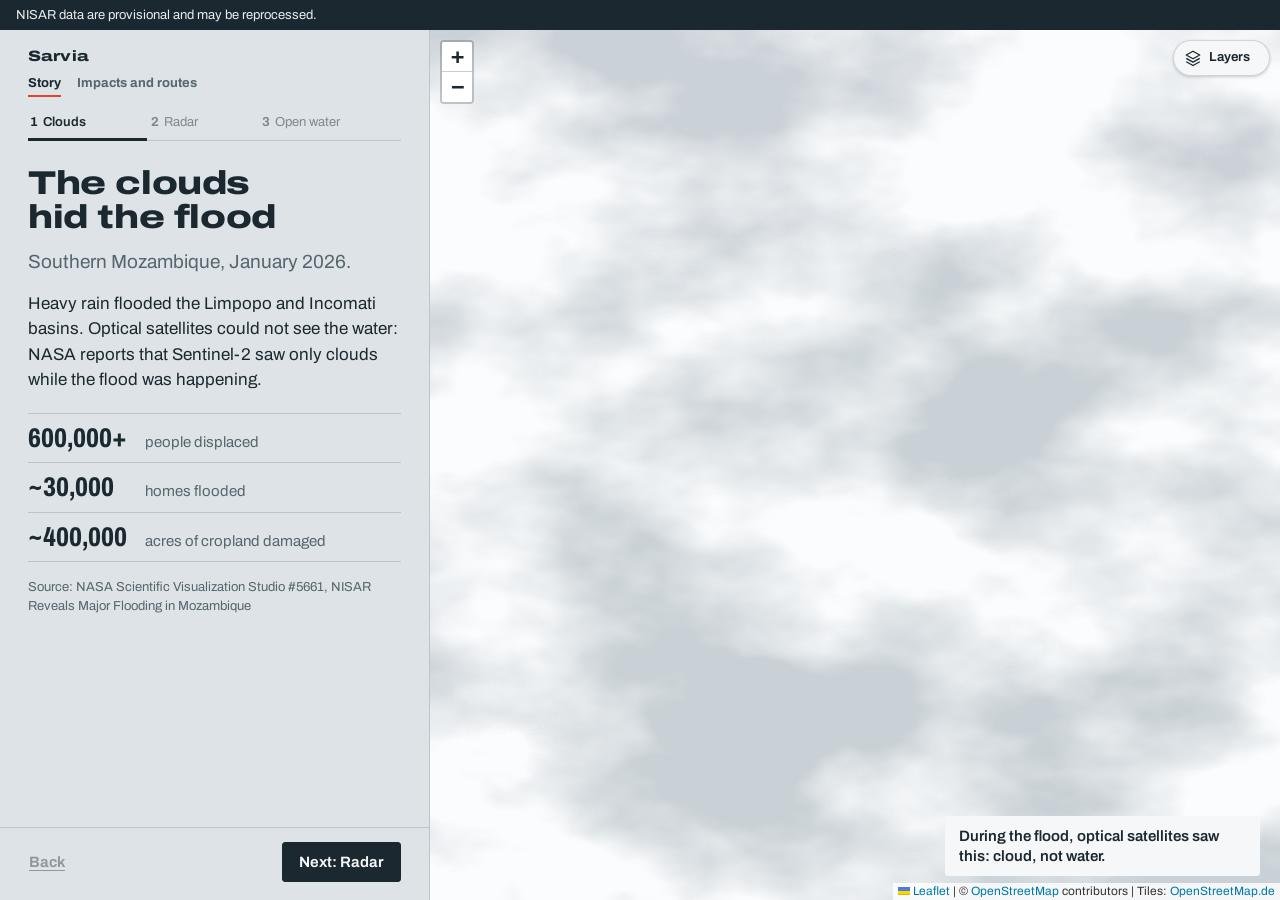
==== commit 4f904fb0: "Interface de volta para o inglês A história, a página de impacto e rotas, o painel de camadas, os po" ====
--- a/docs/index.html
+++ b/docs/index.html
@@ -1,9 +1,9 @@
 <!doctype html>
-<html lang="pt">
+<html lang="en">
 <head>
 <meta charset="utf-8">
 <meta name="viewport" content="width=device-width, initial-scale=1">
-<title>Enxergando a inundação através das nuvens</title>
+<title>Seeing the flood through the clouds</title>
 <link rel="preconnect" href="https://fonts.googleapis.com">
 <link rel="preconnect" href="https://fonts.gstatic.com" crossorigin>
 <link rel="stylesheet" href="https://fonts.googleapis.com/css2?family=Archivo:wdth,wght@62..125,300..900&display=swap">
@@ -11,53 +11,53 @@
 <link rel="stylesheet" href="static/style.css">
 </head>
 <body class="story-page">
-<div id="banner">Os dados do NISAR são provisórios e podem ser reprocessados. <span id="mock-flag" hidden>Dados simulados, não são resultados reais</span></div>
+<div id="banner">NISAR data are provisional and may be reprocessed. <span id="mock-flag" hidden>Mock data, not real results</span></div>
 
 <div id="layout">
   <aside id="story">
     <header id="masthead">
       <p class="wordmark">Sarvia</p>
-      <nav class="site-nav" aria-label="Navegação principal">
-        <a href="index.html" aria-current="page">História</a>
-        <a href="workspace.html" aria-current="false">Impacto e rotas</a>
+      <nav class="site-nav" aria-label="Main navigation">
+        <a href="index.html" aria-current="page">Story</a>
+        <a href="workspace.html" aria-current="false">Impacts and routes</a>
       </nav>
-      <nav aria-label="Etapas da história"><ol id="progress"></ol></nav>
+      <nav aria-label="Story steps"><ol id="progress"></ol></nav>
     </header>
 
     <div id="steps">
-      <section class="step" data-step="1" data-short="Nuvens">
-        <h1>As nuvens esconderam a inundação</h1>
-        <p class="lead">Sul de Moçambique, janeiro de 2026.</p>
-        <p>Chuvas intensas causaram inundações nas bacias do Limpopo e do Incomáti. Satélites ópticos não conseguiam ver a água: segundo a NASA, o Sentinel-2 observou apenas nuvens durante a inundação.</p>
+      <section class="step" data-step="1" data-short="Clouds">
+        <h1>The clouds hid the flood</h1>
+        <p class="lead">Southern Mozambique, January 2026.</p>
+        <p>Heavy rain flooded the Limpopo and Incomati basins. Optical satellites could not see the water: NASA reports that Sentinel-2 saw only clouds while the flood was happening.</p>
         <div id="context-figures" class="facts"></div>
         <p class="source" id="context-source"></p>
       </section>
 
       <section class="step" data-step="2" data-short="Radar">
-        <h1>O radar observa através das nuvens</h1>
-        <p>NISAR sends its own signal and listens for the echo. Nuvens do not stop it, day or night. Calm water acts like a mirror and sends the signal away, so water looks <b>dark</b>.</p>
-        <p>O mapa mostra a água observada pelo radar na <b>primeira data</b>: rios, lagos e mar.</p>
-        <p><a href="how-to-read-radar.html">Como interpretar o radar</a></p>
-      </section>
-
-      <section class="step" data-step="3" data-short="Água aberta">
-        <h1>Água aberta detectável</h1>
-        <div id="timeline-view-switch" class="timeline-switch" role="group" aria-label="Visualização do mapa de água" hidden>
-          <button id="timeline-view-button" type="button" aria-pressed="true">Linha do tempo observada</button>
-          <button id="compare-view-button" type="button" aria-pressed="false">Comparar 5 e 17 de janeiro</button>
-        </div>
-        <p id="compare-instructions" hidden>Arraste o controle pelo mapa. À esquerda está <b id="date-before">antes</b>, à direita, <b id="date-during">durante</b> a inundação. <span class="key before"></span>Azul indica água aberta detectável na primeira data; <span class="key during"></span>vermelho indica água aberta detectável somente na segunda data.</p>
-        <p class="big"><span id="big-km2">…</span> km² <small>de água aberta detectável</small></p>
+        <h1>Radar sees through clouds</h1>
+        <p>NISAR sends its own signal and listens for the echo. Clouds do not stop it, day or night. Calm water acts like a mirror and sends the signal away, so water looks <b>dark</b>.</p>
+        <p>The map shows the water the radar found on the <b>first date</b>: rivers, lakes and the sea.</p>
+        <p><a href="how-to-read-radar.html">How to read the radar</a></p>
+      </section>
+
+      <section class="step" data-step="3" data-short="Open water">
+        <h1>Detectable open water</h1>
+        <div id="timeline-view-switch" class="timeline-switch" role="group" aria-label="Water map view" hidden>
+          <button id="timeline-view-button" type="button" aria-pressed="true">Observed timeline</button>
+          <button id="compare-view-button" type="button" aria-pressed="false">Compare 5 and 17 January</button>
+        </div>
+        <p id="compare-instructions" hidden>Drag the handle across the map. Left is <b id="date-before">before</b>, right is <b id="date-during">during</b> the flood. <span class="key before"></span>Blue is detectable open water on the first date; <span class="key during"></span>red is detectable open water only on the second date.</p>
+        <p class="big"><span id="big-km2">…</span> km² <small>of new detectable open water</small></p>
         <p class="range" id="range-note" hidden></p>
-        <p class="source" id="estimate-method-note">Estimativa principal: água aberta detectável entre 5 e 17 de janeiro, calculada com `--loosen 3`. A timeline abaixo usa limiar estrito e compara as observações com 12 de dezembro na cobertura comum às quatro datas; seus valores não são diretamente comparáveis.</p>
+        <p class="source" id="estimate-method-note">Main estimate: new detectable open water between 5 and 17 January, computed with <code>--loosen 3</code>. The timeline below uses a strict threshold and compares each observation with 12 December over the area all four dates cover, so its numbers are not directly comparable.</p>
         <div id="timeline-panel" class="timeline-panel" hidden>
           <div class="timeline-topline">
-            <h2>Observe a mudança da água aberta detectável</h2>
-            <button id="timeline-play" type="button" class="quiet" aria-label="Reproduzir sequência">▶ Reproduzir</button>
+            <h2>Watch the detectable open water change</h2>
+            <button id="timeline-play" type="button" class="quiet" aria-label="Play the sequence">▶ Play</button>
           </div>
-          <p class="timeline-play-hint">Reproduza as quatro datas observadas em sequência. A transição dissolve liga as imagens; não representa observações adicionais.</p>
-          <label for="timeline-slider" class="timeline-label">Selecione uma aquisição observada</label>
-          <input id="timeline-slider" type="range" min="0" max="0" step="1" value="0" aria-label="Selecione a data de aquisição do NISAR">
+          <p class="timeline-play-hint">Play the four observed dates in order. The fade between frames only links the images; it is not an extra observation.</p>
+          <label for="timeline-slider" class="timeline-label">Pick an observed acquisition</label>
+          <input id="timeline-slider" type="range" min="0" max="0" step="1" value="0" aria-label="Pick the NISAR acquisition date">
           <div id="timeline-ticks" class="timeline-ticks" aria-hidden="true"></div>
           <div class="timeline-progress-track" aria-hidden="true"><span id="timeline-progress"></span></div>
           <p id="timeline-frame-count" class="timeline-frame-count" aria-live="polite"></p>
@@ -65,30 +65,30 @@
           <p id="timeline-method" class="source timeline-note"></p>
           <p id="timeline-caveat" class="source timeline-note timeline-caveat"></p>
         </div>
-        <p id="compare-result-note" class="source" hidden>A comparação deslizante usa o par principal de 5 a 17 de janeiro. O resultado acima é a estimativa principal do projeto.</p>
-        <a class="workspace-cta primary" href="workspace.html">Explore impactos potenciais e rotas <span aria-hidden="true">→</span></a>
-      </section>
-
-      <section class="step" data-step="4" data-short="Impacto" id="impact-step" role="tabpanel" aria-labelledby="workspace-impact-tab">
-        <h1>O que a inundação pode alcançar</h1>
-        <p class="caveat"><b>Impacto potencial</b>, estimado com base na água aberta detectável pelo radar em <span id="impact-date">data da inundação</span>. Não indica dano nem isolamento confirmados. <span class="badge">Estimativa</span></p>
+        <p id="compare-result-note" class="source" hidden>The slider comparison uses the main pair, 5 to 17 January. The figure above is the project's main estimate.</p>
+        <a class="workspace-cta primary" href="workspace.html">Explore potential impacts and routes <span aria-hidden="true">→</span></a>
+      </section>
+
+      <section class="step" data-step="4" data-short="Impact" id="impact-step" role="tabpanel" aria-labelledby="workspace-impact-tab">
+        <h1>What the flood may reach</h1>
+        <p class="caveat"><b>Potentially affected</b>, judged only from the open water the radar detected on <span id="impact-date">the flood date</span>. Not confirmed damage or isolation. <span class="badge">Estimate</span></p>
 
         <div id="impact-panel" hidden>
-          <ul class="impact-cats" id="impact-cats" aria-label="Categorias: clique para mostrar ou ocultar no mapa"></ul>
-          <div class="state-key" id="impact-states" role="group" aria-label="Estados mostrados no mapa"></div>
-          <p class="source" id="impact-sum">Cada elemento mapeado tem um estado; os números somam <b id="impact-total"></b>. Selecione um estado ou categoria para filtrar o mapa e depois um marcador para ver detalhes<span class="server-only"> e calcular uma rota de apoio</span>.</p>
-          <button type="button" class="roads-toggle" id="impact-roads-toggle" aria-pressed="true"><span class="sw roads"></span><span><b id="impact-roads-km"></b> km de vias mapeadas sobre água aberta detectável</span></button>
+          <ul class="impact-cats" id="impact-cats" aria-label="Categories: click to show or hide on the map"></ul>
+          <div class="state-key" id="impact-states" role="group" aria-label="States shown on the map"></div>
+          <p class="source" id="impact-sum">Each mapped element has one state; the numbers add up to <b id="impact-total"></b>. Tap a state or a category to filter the map, then a marker for details<span class="server-only"> and a support route</span>.</p>
+          <button type="button" class="roads-toggle" id="impact-roads-toggle" aria-pressed="true"><span class="sw roads"></span><span><b id="impact-roads-km"></b> km of mapped road on detectable open water</span></button>
 
           <details class="impact-more">
-            <summary>Vias por categoria</summary>
+            <summary>Roads by class</summary>
             <table class="impact-roads">
-              <thead><tr><th scope="col">Categoria</th><th scope="col" class="num">Sobre água aberta detectável</th><th scope="col" class="num">Observadas pelo radar</th></tr></thead>
+              <thead><tr><th scope="col">Class</th><th scope="col" class="num">On open water</th><th scope="col" class="num">Seen by radar</th></tr></thead>
               <tbody id="impact-roads"></tbody>
             </table>
-            <p class="source">Os tabuleiros das pontes não são avaliados diretamente: o radar observa a água sob eles. A ponte é classificada como impacto potencial quando as vias de acesso mapeadas intersectam água aberta detectável.</p>
+            <p class="source">Bridge decks are not tested directly: the radar sees the water under them. A bridge counts as potentially affected when its mapped approach roads meet detectable open water.</p>
           </details>
           <details class="impact-more">
-            <summary>O que o mapa pode ou não observar</summary>
+            <summary>What the map can and cannot see</summary>
             <p class="source" id="impact-buildings"></p>
             <p class="source" id="impact-coverage"></p>
           </details>
@@ -96,72 +96,72 @@
         </div>
 
         <section id="validation-section" hidden>
-          <h2>Comparação com mapa independente</h2>
+          <h2>Independent map comparison</h2>
           <div id="validation-metrics" class="facts"></div>
           <p id="validation-note" class="source"></p>
           <p id="validation-map-note" class="source" hidden></p>
         </section>
-        <h2>Limitações</h2>
+        <h2>Limitations</h2>
         <ul id="limits"></ul>
         <details>
-          <summary>Detalhes dos dados</summary>
+          <summary>Data details</summary>
           <dl id="numbers"></dl>
           <div id="impact" hidden></div>
         </details>
       </section>
 
-      <section class="step" data-step="5" data-short="Rotas" id="routing-step" role="tabpanel" aria-labelledby="workspace-route-tab">
-        <h1>Explore uma rota</h1>
-        <p class="intro">Defina a base da equipe. O destino pode estar dentro da inundação: o percurso segue por vias sem água detectada até a margem e pode continuar de barco. <span class="badge">Experimental</span></p>
-
-        <p id="static-route-note" class="route-status" hidden>O cálculo de rotas requer o servidor Flask ativo e não funciona nesta página estática do GitHub Pages. Execute <code>python app/app.py</code> para usar o planejador. As rotas são experimentais e não substituem as autoridades locais.</p>
+      <section class="step" data-step="5" data-short="Routes" id="routing-step" role="tabpanel" aria-labelledby="workspace-route-tab">
+        <h1>Explore a route</h1>
+        <p class="intro">Start from the team's base. The destination can be inside the flood: the route follows roads with no detected water to the water's edge and can continue by boat. <span class="badge">Experimental</span></p>
+
+        <p id="static-route-note" class="route-status" hidden>Route planning needs the live Flask server, so it cannot calculate routes on this static GitHub Pages site. Run the project with <code>python app/app.py</code> to use the planner. Routes are experimental and do not replace local authorities.</p>
 
         <div id="route-planner-controls">
-        <div class="directions" role="group" aria-label="Origem e destino">
+        <div class="directions" role="group" aria-label="Start and destination">
           <div class="dir-row">
             <span class="dir-dot start" aria-hidden="true"></span>
-            <label for="route-origin" class="dir-label">Base da equipe</label>
-            <input id="route-origin" placeholder="Clique no mapa ou digite lon, lat" autocomplete="off" spellcheck="false">
+            <label for="route-origin" class="dir-label">Team base</label>
+            <input id="route-origin" placeholder="Click the map, or type lon, lat" autocomplete="off" spellcheck="false">
           </div>
           <span class="dir-link" aria-hidden="true"></span>
           <div class="dir-row">
             <span class="dir-dot end" aria-hidden="true"></span>
-            <label for="route-destination" class="dir-label">Destino</label>
-            <input id="route-destination" placeholder="Clique no mapa ou digite lon, lat" autocomplete="off" spellcheck="false">
+            <label for="route-destination" class="dir-label">Destination</label>
+            <input id="route-destination" placeholder="Click the map, or type lon, lat" autocomplete="off" spellcheck="false">
           </div>
-          <button id="route-swap" type="button" class="icon-btn" aria-label="Inverter origem e destino" title="Inverter">
+          <button id="route-swap" type="button" class="icon-btn" aria-label="Swap team base and destination" title="Swap">
             <svg viewBox="0 0 24 24" width="20" height="20" aria-hidden="true"><path d="M7 4v13M7 4 3.5 7.5M7 4l3.5 3.5M17 20V7m0 13-3.5-3.5M17 20l3.5-3.5" fill="none" stroke="currentColor" stroke-width="2" stroke-linecap="round" stroke-linejoin="round"/></svg>
           </button>
         </div>
 
-        <div class="mode-switch" role="radiogroup" aria-label="Meios de transporte disponíveis">
-          <button type="button" role="radio" aria-checked="true" data-boats="true">Carro e barco</button>
-          <button type="button" role="radio" aria-checked="false" data-boats="false">Somente carro</button>
+        <div class="mode-switch" role="radiogroup" aria-label="Vehicles the team has">
+          <button type="button" role="radio" aria-checked="true" data-boats="true">Car and boat</button>
+          <button type="button" role="radio" aria-checked="false" data-boats="false">Car only</button>
         </div>
 
         <div class="route-actions">
-          <button id="route-calculate" type="button" class="primary">Calcular rotas</button>
-          <button id="route-clear" type="button" class="quiet">Limpar</button>
-          <button id="route-cancel" type="button" class="quiet" hidden>Cancelar</button>
+          <button id="route-calculate" type="button" class="primary">Find routes</button>
+          <button id="route-clear" type="button" class="quiet">Clear</button>
+          <button id="route-cancel" type="button" class="quiet" hidden>Cancel</button>
         </div>
         <progress id="route-progress" max="100" value="0" hidden></progress>
-        <p id="route-status" class="route-status" role="status">Clique no mapa para definir a base da equipe.</p>
-
-        <ol id="route-options" class="route-options" aria-label="Opções de rota"></ol>
-        <section id="route-itinerary" class="itinerary" aria-label="Instruções para a rota selecionada" hidden>
-          <h2>Instruções</h2>
+        <p id="route-status" class="route-status" role="status">Click the map to set the team's base.</p>
+
+        <ol id="route-options" class="route-options" aria-label="Route options"></ol>
+        <section id="route-itinerary" class="itinerary" aria-label="Directions for the selected route" hidden>
+          <h2>Directions</h2>
           <ol id="route-steps"></ol>
         </section>
           <p class="source" id="route-assumptions"></p>
-        <p class="source">As rotas usam a água observada pelo radar na data da análise. Uma via sem água detectada não está necessariamente aberta; trechos de barco pressupõem água navegável. Isto não substitui as autoridades locais.</p>
+        <p class="source">Routes use the water the radar saw on the analysis date. A road with no detected water is not proof that it is open, and boat legs assume water deep enough to navigate. This does not replace local authorities.</p>
         <p class="source" id="route-osm-date"></p>
         </div>
       </section>
     </div>
 
     <div id="controls">
-      <button id="prev" type="button" class="quiet">Voltar</button>
-      <button id="next" type="button" class="primary">Avançar</button>
+      <button id="prev" type="button" class="quiet">Back</button>
+      <button id="next" type="button" class="primary">Next</button>
     </div>
   </aside>
 
@@ -170,41 +170,41 @@
 
     <div id="clouds" aria-hidden="true">
       <div class="cloud-field"></div>
-      <p class="cloud-caption">Durante a inundação, satélites ópticos observaram isto: nuvens, não água.</p>
+      <p class="cloud-caption">During the flood, optical satellites saw this: cloud, not water.</p>
     </div>
 
     <div id="curtain" hidden>
       <div id="divider"><span id="knob"></span></div>
-      <span class="tag left" >Antes <b id="tag-before"></b></span>
-      <span class="tag right" >Durante <b id="tag-during"></b></span>
-      <input id="slider" type="range" min="0" max="100" value="50" aria-label="Compare antes e durante">
+      <span class="tag left">Before <b id="tag-before"></b></span>
+      <span class="tag right">During <b id="tag-during"></b></span>
+      <input id="slider" type="range" min="0" max="100" value="50" aria-label="Compare before and during">
     </div>
     <div id="timeline-map-caption" class="timeline-map-caption" hidden aria-live="polite">
-      <span>Observação NISAR · <i id="timeline-map-frame"></i></span><b id="timeline-map-date"></b>
+      <span>NISAR observation · <i id="timeline-map-frame"></i></span><b id="timeline-map-date"></b>
     </div>
 
     <div id="legend" hidden>
-      <button id="legend-toggle" type="button" aria-expanded="true">Legenda</button>
+      <button id="legend-toggle" type="button" aria-expanded="true">Legend</button>
       <div id="legend-content">
-        <div id="before-legend"><span class="sw before"></span> Água já existente</div>
-        <div id="during-legend"><span class="sw during"></span> Água aberta detectável somente na segunda data</div>
+        <div id="before-legend"><span class="sw before"></span> Water already there</div>
+        <div id="during-legend"><span class="sw during"></span> Open water only on the second date</div>
         <div id="timeline-legend" hidden>
-          <div><span class="sw timeline-shared"></span> Água em 12/dez e na data selecionada</div>
-          <div><span class="sw timeline-new"></span> Água apenas na data selecionada</div>
-          <div><span class="sw timeline-receded"></span> Água apenas em 12/dez</div>
+          <div><span class="sw timeline-shared"></span> Water on 12 Dec and on the selected date</div>
+          <div><span class="sw timeline-new"></span> Water only on the selected date</div>
+          <div><span class="sw timeline-receded"></span> Water only on 12 Dec</div>
         </div>
         <div id="vegetation-legend" hidden></div>
-        <div id="roads-legend" hidden><span class="sw roads"></span> Via OSM sobre água aberta detectável</div>
+        <div id="roads-legend" hidden><span class="sw roads"></span> OSM road on detectable open water</div>
         <div id="validation-legend" hidden>
-          <div><span class="sw validation-nisar"></span> Mapeado apenas pelo NISAR</div>
-          <div><span class="sw validation-ems"></span> Mapeado apenas pelo Copernicus</div>
+          <div><span class="sw validation-nisar"></span> Mapped only by NISAR</div>
+          <div><span class="sw validation-ems"></span> Mapped only by Copernicus</div>
         </div>
         <div id="route-legend" hidden>
-        <div data-route-key="drive" hidden><span class="sw line drive"></span> De carro</div>
-        <div data-route-key="boat" hidden><span class="sw line boatleg"></span> De barco</div>
-        <div data-route-key="walk" hidden><span class="sw line walk"></span> A pé</div>
-        <div data-route-key="other" hidden><span class="sw line other"></span> Outras opções (clique para selecionar)</div>
-        <div data-route-key="blocked" hidden><span class="sw line blocked"></span> Água detectada na via</div>
+        <div data-route-key="drive" hidden><span class="sw line drive"></span> By car</div>
+        <div data-route-key="boat" hidden><span class="sw line boatleg"></span> By boat</div>
+        <div data-route-key="walk" hidden><span class="sw line walk"></span> On foot</div>
+        <div data-route-key="other" hidden><span class="sw line other"></span> Other options (click to pick)</div>
+        <div data-route-key="blocked" hidden><span class="sw line blocked"></span> Detected water on the road</div>
         </div>
       </div>
     </div>
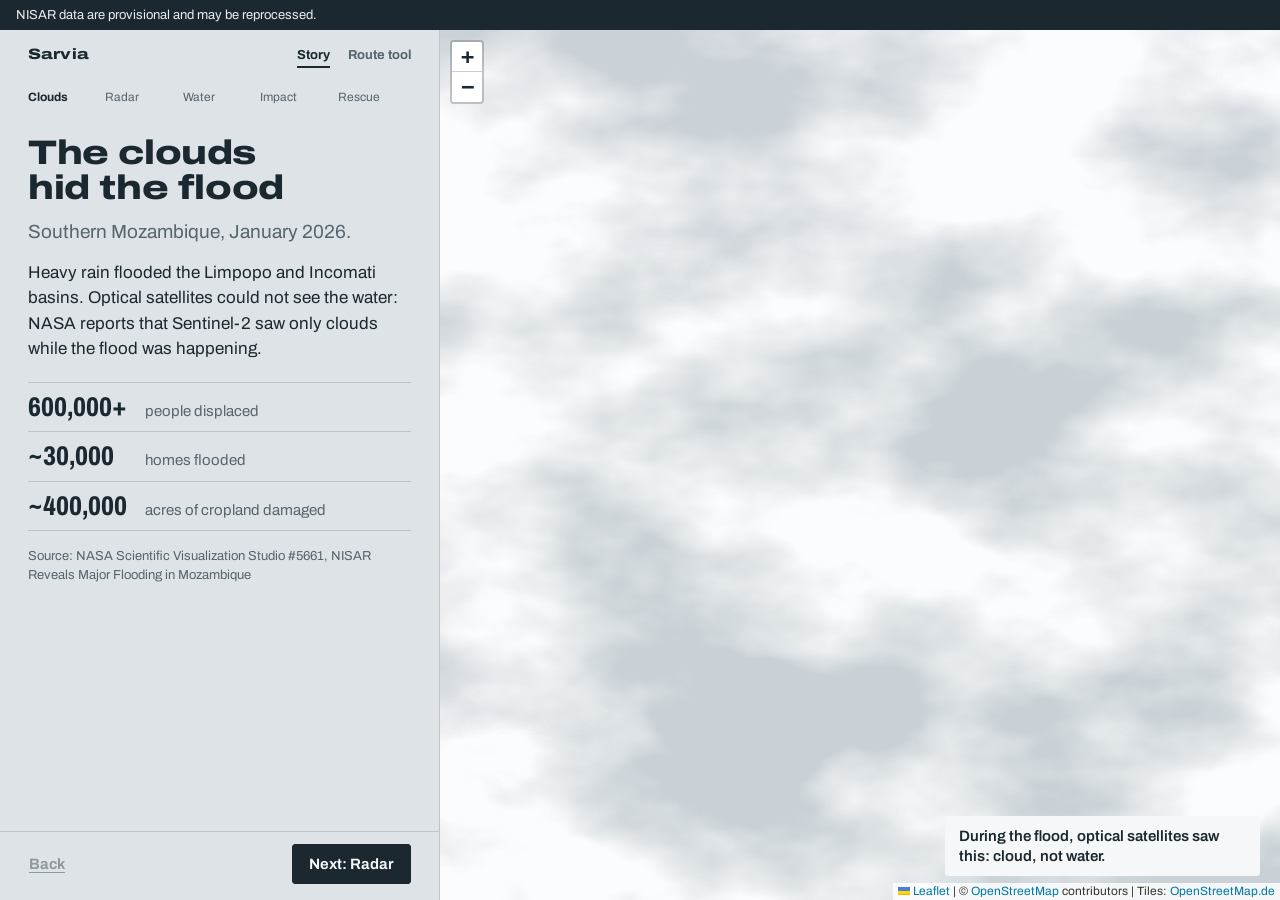
==== commit 80f65e07: "História em 5 telas e ferramenta de rotas em página própria A história volta a ser uma página com ci" ====
--- a/docs/index.html
+++ b/docs/index.html
@@ -3,7 +3,7 @@
 <head>
 <meta charset="utf-8">
 <meta name="viewport" content="width=device-width, initial-scale=1">
-<title>Seeing the flood through the clouds</title>
+<title>Seeing the flood through the clouds | Sarvia</title>
 <link rel="preconnect" href="https://fonts.googleapis.com">
 <link rel="preconnect" href="https://fonts.gstatic.com" crossorigin>
 <link rel="stylesheet" href="https://fonts.googleapis.com/css2?family=Archivo:wdth,wght@62..125,300..900&display=swap">
@@ -16,11 +16,13 @@
 <div id="layout">
   <aside id="story">
     <header id="masthead">
-      <p class="wordmark">Sarvia</p>
-      <nav class="site-nav" aria-label="Main navigation">
-        <a href="index.html" aria-current="page">Story</a>
-        <a href="workspace.html" aria-current="false">Impacts and routes</a>
-      </nav>
+      <div class="brand">
+  <a class="wordmark" href="index.html">Sarvia</a>
+  <nav class="site-nav" aria-label="Main navigation">
+    <a href="index.html" aria-current="page">Story</a>
+    <a href="routes.html">Route tool</a>
+  </nav>
+</div>
       <nav aria-label="Story steps"><ol id="progress"></ol></nav>
     </header>
 
@@ -37,125 +39,88 @@
         <h1>Radar sees through clouds</h1>
         <p>NISAR sends its own signal and listens for the echo. Clouds do not stop it, day or night. Calm water acts like a mirror and sends the signal away, so water looks <b>dark</b>.</p>
         <p>The map shows the water the radar found on the <b>first date</b>: rivers, lakes and the sea.</p>
-        <p><a href="how-to-read-radar.html">How to read the radar</a></p>
+        <p class="more-link"><a href="how-to-read-radar.html">How to read the radar <span aria-hidden="true">→</span></a></p>
       </section>
 
-      <section class="step" data-step="3" data-short="Open water">
-        <h1>Detectable open water</h1>
-        <div id="timeline-view-switch" class="timeline-switch" role="group" aria-label="Water map view" hidden>
-          <button id="timeline-view-button" type="button" aria-pressed="true">Observed timeline</button>
-          <button id="compare-view-button" type="button" aria-pressed="false">Compare 5 and 17 January</button>
+      <section class="step" data-step="3" data-short="Water">
+        <h1>Where the water rose</h1>
+        <div id="timeline-view-switch" class="segmented" role="group" aria-label="Water map view" hidden>
+          <button id="timeline-view-button" type="button" aria-pressed="true">Four observations</button>
+          <button id="compare-view-button" type="button" aria-pressed="false">Before and during</button>
         </div>
-        <p id="compare-instructions" hidden>Drag the handle across the map. Left is <b id="date-before">before</b>, right is <b id="date-during">during</b> the flood. <span class="key before"></span>Blue is detectable open water on the first date; <span class="key during"></span>red is detectable open water only on the second date.</p>
-        <p class="big"><span id="big-km2">…</span> km² <small>of new detectable open water</small></p>
-        <p class="range" id="range-note" hidden></p>
-        <p class="source" id="estimate-method-note">Main estimate: new detectable open water between 5 and 17 January, computed with <code>--loosen 3</code>. The timeline below uses a strict threshold and compares each observation with 12 December over the area all four dates cover, so its numbers are not directly comparable.</p>
+
         <div id="timeline-panel" class="timeline-panel" hidden>
           <div class="timeline-topline">
-            <h2>Watch the detectable open water change</h2>
-            <button id="timeline-play" type="button" class="quiet" aria-label="Play the sequence">▶ Play</button>
+            <p id="timeline-frame-count" class="timeline-frame-count" aria-live="polite"></p>
+            <button id="timeline-play" type="button" class="chip-btn" aria-label="Play the flood sequence">▶ Play</button>
           </div>
-          <p class="timeline-play-hint">Play the four observed dates in order. The fade between frames only links the images; it is not an extra observation.</p>
-          <label for="timeline-slider" class="timeline-label">Pick an observed acquisition</label>
           <input id="timeline-slider" type="range" min="0" max="0" step="1" value="0" aria-label="Pick the NISAR acquisition date">
           <div id="timeline-ticks" class="timeline-ticks" aria-hidden="true"></div>
-          <div class="timeline-progress-track" aria-hidden="true"><span id="timeline-progress"></span></div>
-          <p id="timeline-frame-count" class="timeline-frame-count" aria-live="polite"></p>
           <p id="timeline-reading" class="timeline-reading" role="status" aria-live="polite"></p>
-          <p id="timeline-method" class="source timeline-note"></p>
-          <p id="timeline-caveat" class="source timeline-note timeline-caveat"></p>
         </div>
-        <p id="compare-result-note" class="source" hidden>The slider comparison uses the main pair, 5 to 17 January. The figure above is the project's main estimate.</p>
-        <a class="workspace-cta primary" href="workspace.html">Explore potential impacts and routes <span aria-hidden="true">→</span></a>
+
+        <p id="compare-instructions" hidden>Drag the handle across the map. Left is <b id="date-before">before</b>, right is <b id="date-during">during</b> the flood. <span class="key before"></span>Blue is water already there, <span class="key during"></span>red is detectable open water only on the second date.</p>
+
+        <p class="big"><span id="big-km2">…</span> km² <small>of new detectable open water between the two radar passes</small></p>
+        <p class="range" id="range-note" hidden></p>
+
+        <details class="fold">
+          <summary>How it was measured</summary>
+          <p class="source" id="estimate-method-note"></p>
+          <p class="source" id="timeline-method"></p>
+          <p class="source" id="timeline-caveat"></p>
+        </details>
+        <details class="fold" id="validation-section" hidden>
+          <summary>Checked against an independent map</summary>
+          <div id="validation-metrics" class="facts compact"></div>
+          <p id="validation-note" class="source"></p>
+          <p id="validation-map-note" class="source" hidden></p>
+        </details>
       </section>
 
-      <section class="step" data-step="4" data-short="Impact" id="impact-step" role="tabpanel" aria-labelledby="workspace-impact-tab">
+      <section class="step" data-step="4" data-short="Impact">
         <h1>What the flood may reach</h1>
-        <p class="caveat"><b>Potentially affected</b>, judged only from the open water the radar detected on <span id="impact-date">the flood date</span>. Not confirmed damage or isolation. <span class="badge">Estimate</span></p>
+        <p class="caveat"><b>Potentially affected</b>, judged only from the open water the radar detected on <span id="impact-date">the flood date</span>. Not confirmed damage. <span class="badge">Estimate</span></p>
 
         <div id="impact-panel" hidden>
           <ul class="impact-cats" id="impact-cats" aria-label="Categories: click to show or hide on the map"></ul>
           <div class="state-key" id="impact-states" role="group" aria-label="States shown on the map"></div>
-          <p class="source" id="impact-sum">Each mapped element has one state; the numbers add up to <b id="impact-total"></b>. Tap a state or a category to filter the map, then a marker for details<span class="server-only"> and a support route</span>.</p>
-          <button type="button" class="roads-toggle" id="impact-roads-toggle" aria-pressed="true"><span class="sw roads"></span><span><b id="impact-roads-km"></b> km of mapped road on detectable open water</span></button>
+          <p class="source" id="impact-sum">Each mapped element has one state; together they add up to <b id="impact-total"></b>. Tap a category or a state to filter the map, then a marker for details.</p>
+          <button type="button" class="roads-toggle" id="impact-roads-toggle" aria-pressed="true"><span class="sw roads"></span><span><b id="impact-roads-km"></b> of mapped road on detectable open water</span></button>
 
-          <details class="impact-more">
-            <summary>Roads by class</summary>
+          <details class="fold">
+            <summary>What the map can and cannot see</summary>
             <table class="impact-roads">
-              <thead><tr><th scope="col">Class</th><th scope="col" class="num">On open water</th><th scope="col" class="num">Seen by radar</th></tr></thead>
+              <thead><tr><th scope="col">Road class</th><th scope="col" class="num">On open water</th><th scope="col" class="num">Seen by radar</th></tr></thead>
               <tbody id="impact-roads"></tbody>
             </table>
             <p class="source">Bridge decks are not tested directly: the radar sees the water under them. A bridge counts as potentially affected when its mapped approach roads meet detectable open water.</p>
-          </details>
-          <details class="impact-more">
-            <summary>What the map can and cannot see</summary>
             <p class="source" id="impact-buildings"></p>
             <p class="source" id="impact-coverage"></p>
           </details>
           <p class="source attribution">Map data &copy; <a href="https://www.openstreetmap.org/copyright">OpenStreetMap contributors</a>, ODbL.</p>
         </div>
+      </section>
 
-        <section id="validation-section" hidden>
-          <h2>Independent map comparison</h2>
-          <div id="validation-metrics" class="facts"></div>
-          <p id="validation-note" class="source"></p>
-          <p id="validation-map-note" class="source" hidden></p>
-        </section>
-        <h2>Limitations</h2>
-        <ul id="limits"></ul>
-        <details>
+      <section class="step" data-step="5" data-short="Rescue">
+        <h1>From the map to the rescue</h1>
+        <p class="lead">The same water map can guide a team to the people it may have cut off.</p>
+        <ol class="how-list">
+          <li><b>Drive on roads the radar saw dry.</b> Flooded stretches are avoided, not guessed.</li>
+          <li><b>Continue by boat from the water's edge</b> when the place is inside the flood.</li>
+          <li><b>Compare every option</b> by time and distance, with step-by-step directions.</li>
+        </ol>
+        <a class="cta" id="routes-cta" href="routes.html">Open the route tool <span aria-hidden="true">→</span></a>
+        <p class="source cta-note">A separate page made for use in the field: layers, filters, places and routes on a full-size map. <span class="badge">Experimental</span></p>
+
+        <details class="fold">
+          <summary>Limitations</summary>
+          <ul id="limits"></ul>
+        </details>
+        <details class="fold">
           <summary>Data details</summary>
           <dl id="numbers"></dl>
-          <div id="impact" hidden></div>
         </details>
-      </section>
-
-      <section class="step" data-step="5" data-short="Routes" id="routing-step" role="tabpanel" aria-labelledby="workspace-route-tab">
-        <h1>Explore a route</h1>
-        <p class="intro">Start from the team's base. The destination can be inside the flood: the route follows roads with no detected water to the water's edge and can continue by boat. <span class="badge">Experimental</span></p>
-
-        <p id="static-route-note" class="route-status" hidden>Route planning needs the live Flask server, so it cannot calculate routes on this static GitHub Pages site. Run the project with <code>python app/app.py</code> to use the planner. Routes are experimental and do not replace local authorities.</p>
-
-        <div id="route-planner-controls">
-        <div class="directions" role="group" aria-label="Start and destination">
-          <div class="dir-row">
-            <span class="dir-dot start" aria-hidden="true"></span>
-            <label for="route-origin" class="dir-label">Team base</label>
-            <input id="route-origin" placeholder="Click the map, or type lon, lat" autocomplete="off" spellcheck="false">
-          </div>
-          <span class="dir-link" aria-hidden="true"></span>
-          <div class="dir-row">
-            <span class="dir-dot end" aria-hidden="true"></span>
-            <label for="route-destination" class="dir-label">Destination</label>
-            <input id="route-destination" placeholder="Click the map, or type lon, lat" autocomplete="off" spellcheck="false">
-          </div>
-          <button id="route-swap" type="button" class="icon-btn" aria-label="Swap team base and destination" title="Swap">
-            <svg viewBox="0 0 24 24" width="20" height="20" aria-hidden="true"><path d="M7 4v13M7 4 3.5 7.5M7 4l3.5 3.5M17 20V7m0 13-3.5-3.5M17 20l3.5-3.5" fill="none" stroke="currentColor" stroke-width="2" stroke-linecap="round" stroke-linejoin="round"/></svg>
-          </button>
-        </div>
-
-        <div class="mode-switch" role="radiogroup" aria-label="Vehicles the team has">
-          <button type="button" role="radio" aria-checked="true" data-boats="true">Car and boat</button>
-          <button type="button" role="radio" aria-checked="false" data-boats="false">Car only</button>
-        </div>
-
-        <div class="route-actions">
-          <button id="route-calculate" type="button" class="primary">Find routes</button>
-          <button id="route-clear" type="button" class="quiet">Clear</button>
-          <button id="route-cancel" type="button" class="quiet" hidden>Cancel</button>
-        </div>
-        <progress id="route-progress" max="100" value="0" hidden></progress>
-        <p id="route-status" class="route-status" role="status">Click the map to set the team's base.</p>
-
-        <ol id="route-options" class="route-options" aria-label="Route options"></ol>
-        <section id="route-itinerary" class="itinerary" aria-label="Directions for the selected route" hidden>
-          <h2>Directions</h2>
-          <ol id="route-steps"></ol>
-        </section>
-          <p class="source" id="route-assumptions"></p>
-        <p class="source">Routes use the water the radar saw on the analysis date. A road with no detected water is not proof that it is open, and boat legs assume water deep enough to navigate. This does not replace local authorities.</p>
-        <p class="source" id="route-osm-date"></p>
-        </div>
       </section>
     </div>
 
@@ -199,13 +164,6 @@
           <div><span class="sw validation-nisar"></span> Mapped only by NISAR</div>
           <div><span class="sw validation-ems"></span> Mapped only by Copernicus</div>
         </div>
-        <div id="route-legend" hidden>
-        <div data-route-key="drive" hidden><span class="sw line drive"></span> By car</div>
-        <div data-route-key="boat" hidden><span class="sw line boatleg"></span> By boat</div>
-        <div data-route-key="walk" hidden><span class="sw line walk"></span> On foot</div>
-        <div data-route-key="other" hidden><span class="sw line other"></span> Other options (click to pick)</div>
-        <div data-route-key="blocked" hidden><span class="sw line blocked"></span> Detected water on the road</div>
-        </div>
       </div>
     </div>
     <div id="layer-status" role="status" aria-live="polite" hidden></div>
@@ -213,8 +171,9 @@
 </div>
 
 <script src="static/vendor/leaflet/leaflet.js"></script>
-<script>window.SARVIA_MAP_CONFIG = {"attribution": {"hybrid": "\u00a9 Esri | \u00a9 OpenStreetMap contributors", "satellite": "\u00a9 Esri"}, "hybrid": true, "hybrid_labels_url": "https://server.arcgisonline.com/ArcGIS/rest/services/Reference/World_Boundaries_and_Places/MapServer/tile/{z}/{y}/{x}", "hybrid_url": "https://server.arcgisonline.com/ArcGIS/rest/services/World_Imagery/MapServer/tile/{z}/{y}/{x}", "satellite": true, "satellite_url": "https://server.arcgisonline.com/ArcGIS/rest/services/World_Imagery/MapServer/tile/{z}/{y}/{x}"}; window.SARVIA_WORKSPACE = false;</script>
-<script>window.STATS_URL = "stats.json"; window.SARVIA_MAP_CONFIG = {}; window.SARVIA_WORKSPACE = false;</script>
-<script src="static/app.js"></script>
+<script>window.SARVIA_MAP_CONFIG = {"attribution": {"hybrid": "\u00a9 Esri | \u00a9 OpenStreetMap contributors", "satellite": "\u00a9 Esri"}, "hybrid": true, "hybrid_labels_url": "https://server.arcgisonline.com/ArcGIS/rest/services/Reference/World_Boundaries_and_Places/MapServer/tile/{z}/{y}/{x}", "hybrid_url": "https://server.arcgisonline.com/ArcGIS/rest/services/World_Imagery/MapServer/tile/{z}/{y}/{x}", "satellite": true, "satellite_url": "https://server.arcgisonline.com/ArcGIS/rest/services/World_Imagery/MapServer/tile/{z}/{y}/{x}"}; window.SARVIA_ROUTES_URL = "/routes";</script>
+<script>window.STATS_URL = "stats.json"; window.SARVIA_MAP_CONFIG = {}; window.SARVIA_ROUTES_URL = "routes.html";</script>
+<script src="static/core.js"></script>
+<script src="static/story.js"></script>
 </body>
 </html>
--- a/docs/static/style.css
+++ b/docs/static/style.css
@@ -1,18 +1,19 @@
 /* Sarvia: colour is reserved for data. The interface itself is overcast grey and slate;
    blue, red and amber only ever mean water, detectable open water and roads. */
 :root{
-  --overcast:#dde3e6;   /* story panel */
-  --paper:#f5f7f8;      /* inputs, map chrome */
+  --overcast:#dde3e6;   /* side panels */
+  --paper:#f5f7f8;      /* inputs, cards, map chrome */
   --slate:#1b2830;      /* ink, primary actions */
   --echo:#56656e;       /* secondary text */
   --rule:rgba(27,40,48,.16);
   --standing:#1f5fae;   /* water already there */
   --newwater:#e0442a;   /* new flood water */
   --roads:#f0a500;      /* OSM roads in the flood */
-  --safe:#1b8a4b;       /* flood-avoiding route */
+  --safe:#1b8a4b;       /* recommended route */
 
   --sans:"Archivo",system-ui,-apple-system,"Segoe UI",Roboto,Arial,sans-serif;
-  --t-small:13px; --t-meta:15px; --t-body:17px; --t-h2:19px; --t-h1:33px; --t-big:68px;
+  --t-small:13px; --t-meta:15px; --t-body:17px; --t-h2:19px; --t-h1:34px; --t-big:68px;
+  --pad:28px;
 }
 
 *{box-sizing:border-box}
@@ -23,6 +24,8 @@
 a:hover{text-decoration-thickness:2px}
 :focus-visible{outline:2px solid var(--standing);outline-offset:2px}
 button{font:inherit;color:inherit}
+[hidden]{display:none!important}
+.visually-hidden{position:absolute;width:1px;height:1px;overflow:hidden;clip:rect(0 0 0 0);white-space:nowrap}
 
 /* ---------- top strip ---------- */
 #banner{position:fixed;inset:0 0 auto 0;height:30px;z-index:2000;padding:0 16px;
@@ -32,178 +35,208 @@
 
 #layout{position:absolute;top:30px;bottom:0;left:0;right:0;display:flex}
 
-/* ---------- story panel ---------- */
-#story{width:430px;max-width:48%;display:flex;flex-direction:column;background:var(--overcast);
+/* ---------- brand and page navigation (both pages) ---------- */
+.brand{display:flex;align-items:baseline;justify-content:space-between;gap:16px}
+.wordmark{font-size:var(--t-meta);font-weight:800;letter-spacing:.01em;text-decoration:none;
+  font-variation-settings:"wdth" 125}
+.site-nav{display:flex;gap:18px;font-size:var(--t-small);font-weight:700}
+.site-nav a{padding:0 0 4px;color:var(--echo);text-decoration:none;border-bottom:2px solid transparent}
+.site-nav a:hover{color:var(--slate)}
+.site-nav a[aria-current="page"]{color:var(--slate);border-bottom-color:var(--slate)}
+
+/* ---------- buttons ---------- */
+.primary,.quiet{display:inline-block;border-radius:3px;padding:10px 16px;font-size:var(--t-meta);font-weight:650;cursor:pointer;line-height:1.2;text-decoration:none}
+.primary{background:var(--slate);color:var(--paper);border:1px solid var(--slate)}
+.primary:hover{background:#2c3e49}
+.quiet{background:transparent;color:var(--slate);border:1px solid transparent;text-decoration:underline;text-underline-offset:3px}
+.quiet:hover{text-decoration-thickness:2px}
+button:disabled{cursor:default;opacity:.4}
+.primary:disabled:hover{background:var(--slate)}
+.chip-btn{padding:5px 11px;border:1px solid var(--slate);border-radius:999px;background:transparent;font-size:var(--t-small);font-weight:700;cursor:pointer;white-space:nowrap}
+.chip-btn:hover{background:var(--slate);color:var(--paper)}
+.badge{display:inline-block;font-size:11px;font-weight:650;padding:0 6px;border:1px solid var(--slate);border-radius:2px;vertical-align:1px;color:var(--slate)}
+
+/* ======================================================================
+   STORY
+   ====================================================================== */
+#story{width:440px;max-width:48%;display:flex;flex-direction:column;background:var(--overcast);
   border-right:1px solid var(--rule);z-index:1500}
-
-#masthead{padding:18px 28px 0}
-.wordmark{margin:0;font-size:var(--t-meta);font-weight:800;letter-spacing:.01em;
-  font-variation-settings:"wdth" 125}
-.site-nav{display:flex;gap:16px;margin:12px 0 10px;font-size:var(--t-small);font-weight:700}
-.site-nav a{padding:0 0 5px;color:var(--echo);text-decoration:none;border-bottom:2px solid transparent}
-.site-nav a[aria-current="page"]{color:var(--slate);border-bottom-color:var(--newwater)}
-.workspace-intro{padding:19px 28px 0}
-.workspace-intro .eyebrow{margin:0 0 5px;color:var(--newwater);font-size:var(--t-small);font-weight:800;text-transform:uppercase;letter-spacing:.05em}
-.workspace-intro h1{margin:0 0 8px;font-size:var(--t-h1);line-height:1.02;font-weight:820;letter-spacing:-.012em}
-.workspace-intro p:last-child{margin:0;color:var(--echo);font-size:var(--t-small);line-height:1.4}
-.workspace-tabs{display:flex;gap:6px;padding:14px 28px 0}
-.workspace-tabs button{flex:1;padding:9px 8px;border:1px solid var(--rule);border-radius:3px;background:var(--paper);font-size:var(--t-small);font-weight:700;cursor:pointer}
-.workspace-tabs button[aria-selected="true"]{background:var(--slate);border-color:var(--slate);color:var(--paper)}
-#progress:empty{display:none}
-
-#progress{list-style:none;margin:0;padding:0;display:flex;gap:2px;border-bottom:1px solid var(--rule)}
-#progress li{flex:1 1 auto}
-#progress button{width:100%;display:flex;align-items:baseline;gap:5px;background:none;border:0;cursor:pointer;
-  padding:8px 2px 9px;font-size:var(--t-small);color:var(--echo);opacity:.7;text-align:left;
-  border-bottom:3px solid transparent;margin-bottom:-1px;white-space:nowrap}
-#progress button .n{font-variant-numeric:tabular-nums;font-weight:700}
-#progress button.done{opacity:1}
-#progress button.on{opacity:1;color:var(--slate);font-weight:600;border-bottom-color:var(--slate)}
-#progress button:hover{opacity:1;color:var(--slate)}
+#masthead{padding:16px var(--pad) 0}
+#masthead .brand{margin-bottom:14px}
+
+#progress{list-style:none;margin:0;padding:0;display:flex;gap:4px}
+#progress li{flex:1 1 0}
+#progress button{width:100%;display:flex;flex-direction:column;gap:5px;background:none;border:0;cursor:pointer;
+  padding:0 0 10px;font-size:12px;color:var(--echo);text-align:left;white-space:nowrap}
+#progress button::before{content:"";display:block;height:3px;border-radius:2px;background:var(--rule);transition:background .2s}
+#progress button.done::before{background:var(--echo)}
+#progress button.on::before{background:var(--slate)}
+#progress button .n{display:none}
+#progress button.on{color:var(--slate);font-weight:700}
+#progress button:hover{color:var(--slate)}
 
 #steps{flex:1;overflow:auto;position:relative}
-.step{display:none;padding:26px 28px 28px;line-height:1.5}
-.step.on{display:block}
+.step{display:none;padding:22px var(--pad) 28px;line-height:1.5}
+.step.on{display:block;animation:rise .35s ease-out}
+@keyframes rise{from{opacity:0;transform:translateY(6px)}to{opacity:1;transform:none}}
 .step h1{margin:0 0 14px;font-size:var(--t-h1);line-height:1.02;font-weight:820;letter-spacing:-.012em;
   font-variation-settings:"wdth" 125;text-wrap:balance}
 .step h2{margin:28px 0 8px;font-size:var(--t-h2);font-weight:750;font-variation-settings:"wdth" 112}
 .step p{margin:0 0 14px;max-width:62ch}
 .step b{font-weight:700}
-.lead{font-size:var(--t-h2);color:var(--echo);margin-bottom:18px}
+.lead{font-size:var(--t-h2);line-height:1.4;color:var(--echo);margin-bottom:18px}
 .source{font-size:var(--t-small);line-height:1.45;color:var(--echo)}
-
-.badge{display:inline-block;font-size:var(--t-small);font-weight:600;padding:2px 8px;border:1px solid var(--slate);border-radius:2px}
+.more-link{font-size:var(--t-meta);font-weight:650}
 
 .key{display:inline-block;width:10px;height:10px;margin:0 5px 0 2px;border-radius:1px}
 .key.before{background:var(--standing)}.key.during{background:var(--newwater)}
 
 /* the new-water figure: condensed, tall, in the colour it measures */
-.big{margin:18px 0 6px;font-size:28px;font-weight:700;line-height:1;color:var(--newwater);
-  font-variation-settings:"wdth" 70}
+.big{margin:20px 0 6px;font-size:28px;font-weight:700;line-height:1;color:var(--newwater);font-variation-settings:"wdth" 70}
 .big span{font-size:var(--t-big);font-weight:800;font-variant-numeric:tabular-nums;letter-spacing:-.01em}
-.big small{display:block;margin-top:8px;font-size:var(--t-meta);font-weight:500;color:var(--slate);
-  font-variation-settings:"wdth" 100}
-.range{font-size:var(--t-meta);color:var(--echo)}
-.workspace-cta{display:flex;justify-content:space-between;align-items:center;gap:12px;margin:22px 0 0;padding:12px 14px;border-radius:3px;text-decoration:none;font-size:var(--t-meta);font-weight:700}
-.story-page .step[data-step="4"],.story-page .step[data-step="5"],
-.workspace-page .step[data-step="1"],.workspace-page .step[data-step="2"],.workspace-page .step[data-step="3"]{display:none!important}
-.workspace-page #progress,.workspace-page #controls{display:none}
-.workspace-page #steps{padding-top:4px}
-.workspace-page .step{padding-top:18px}
-.workspace-page #impact-panel{display:block}
-.workspace-page #impact-panel[hidden]{display:none}
+.big small{display:block;margin-top:8px;font-size:var(--t-meta);font-weight:500;color:var(--slate);font-variation-settings:"wdth" 100}
+.range{font-size:var(--t-small);color:var(--echo)}
 
 /* figures as ruled rows, number first */
 .facts{display:grid;grid-template-columns:auto 1fr;column-gap:18px;margin:20px 0 16px;border-top:1px solid var(--rule)}
 .fact{grid-column:1/-1;display:grid;grid-template-columns:subgrid;row-gap:4px;align-items:baseline;
   padding:10px 0;border-bottom:1px solid var(--rule)}
-.fact b{font-size:27px;line-height:1.05;font-weight:780;font-variant-numeric:tabular-nums;
-  font-variation-settings:"wdth" 72}
+.fact b{font-size:27px;line-height:1.05;font-weight:780;font-variant-numeric:tabular-nums;font-variation-settings:"wdth" 72}
 .fact span{font-size:var(--t-meta);line-height:1.35;color:var(--echo)}
-.fact .mock{display:inline-block;margin-left:6px;font-style:normal;font-size:11px;font-weight:700;
-  background:var(--roads);color:var(--slate);padding:0 5px;border-radius:2px}
-.facts > .source{grid-column:1/-1;margin:10px 0 0}
-
-#limits{margin:0 0 12px;padding-left:18px;font-size:var(--t-meta);line-height:1.45}
+.facts.compact{margin:10px 0 12px}
+.facts.compact .fact{padding:7px 0}
+.facts.compact .fact b{font-size:21px}
+.facts.compact .fact span{font-size:var(--t-small)}
+
+/* folded detail: one consistent disclosure for everything secondary */
+.fold{margin:0;border-top:1px solid var(--rule);font-size:var(--t-meta)}
+.fold:last-of-type{border-bottom:1px solid var(--rule)}
+.fold + .fold{border-top:0}
+.fold:first-of-type{margin-top:22px}
+.fold summary{display:flex;justify-content:space-between;align-items:center;padding:11px 0;cursor:pointer;font-weight:650;list-style:none}
+.fold summary::-webkit-details-marker{display:none}
+.fold summary::after{content:"+";font-weight:500;font-size:18px;line-height:1;color:var(--echo)}
+.fold[open] summary::after{content:"−"}
+.fold[open]{padding-bottom:12px}
+.fold .source:last-child{margin-bottom:0}
+#limits{margin:0;padding-left:18px;font-size:var(--t-small);line-height:1.45;color:var(--echo)}
 #limits li{margin-bottom:6px}
-details{margin-top:18px;font-size:var(--t-meta)}
-summary{cursor:pointer;font-weight:600}
-#numbers,.route-results{display:grid;grid-template-columns:auto 1fr;gap:5px 16px;margin:12px 0;font-size:var(--t-meta)}
-#numbers dt,.route-results dt{color:var(--echo)}
-#numbers dd,.route-results dd{margin:0;font-variant-numeric:tabular-nums}
-
-/* ---------- buttons ---------- */
-.primary,.quiet{border-radius:3px;padding:10px 16px;font-size:var(--t-meta);font-weight:650;cursor:pointer;line-height:1.2}
-.primary{background:var(--slate);color:var(--paper);border:1px solid var(--slate)}
-.primary:hover{background:#2c3e49}
-.quiet{background:transparent;color:var(--slate);border:1px solid transparent;text-decoration:underline;text-underline-offset:3px}
-.quiet:hover{text-decoration-thickness:2px}
-button:disabled{cursor:default;opacity:.4}
-button:disabled:hover{background:inherit}
-.primary:disabled:hover{background:var(--slate)}
-
-/* ---------- routing ---------- */
-.route-fields{display:grid;gap:12px;margin:18px 0 14px}
-.route-fields label{display:grid;gap:4px;font-size:var(--t-small);font-weight:600;color:var(--echo)}
-.route-fields input{font:inherit;font-size:var(--t-meta);font-variant-numeric:tabular-nums;color:var(--slate);
-  padding:9px 10px;background:var(--paper);border:1px solid var(--rule);border-radius:3px}
-.route-fields input:focus{border-color:var(--slate)}
-.route-actions{display:flex;gap:6px;flex-wrap:wrap;align-items:center}
-#route-progress{width:100%;height:4px;margin:12px 0 0;accent-color:var(--slate)}
-.route-status{margin:20px 0 10px;font-size:var(--t-meta);padding-left:12px;border-left:3px solid var(--slate)}
-.route-status.error{border-left-color:var(--newwater);color:#9c2a14}
-
-/* ---------- rescue routes: a directions panel ---------- */
-#routing-step h1{font-size:28px}
-.intro{font-size:var(--t-meta);color:var(--echo)}
-.intro .badge{margin-left:4px;vertical-align:1px;font-size:12px;padding:0 6px;color:var(--slate)}
-
-.directions{position:relative;margin:18px 0 12px;padding:8px 48px 8px 12px;background:var(--paper);
-  border:1px solid var(--rule);border-radius:6px}
-.dir-row{display:grid;grid-template-columns:18px 1fr;grid-template-rows:auto auto;column-gap:10px;align-items:center;
-  padding:6px 0;border-radius:4px}
-.dir-row + .dir-link + .dir-row{border-top:1px solid var(--rule)}
-.dir-dot{grid-row:1/3;justify-self:center;width:14px;height:14px;border-radius:50%}
-.dir-dot.start{background:#fff;box-shadow:inset 0 0 0 4px var(--slate)}
-.dir-dot.end{background:var(--slate);box-shadow:inset 0 0 0 4px var(--slate),inset 0 0 0 7px #fff;border-radius:50% 50% 50% 0;transform:rotate(-45deg)}
-.dir-label{font-size:12px;font-weight:600;color:var(--echo)}
-.dir-row input{font:inherit;font-size:var(--t-meta);font-variant-numeric:tabular-nums;color:var(--slate);width:100%;
-  padding:2px 0 3px;background:transparent;border:0;border-bottom:2px solid transparent;border-radius:0}
-.dir-row input:focus{outline:none;border-bottom-color:var(--slate)}
-.dir-row.active .dir-label{color:var(--slate)}
-.dir-row.active .dir-label::after{content:" (next map click)";font-weight:500;color:var(--echo)}
-.dir-link{position:absolute;left:20px;top:36px;bottom:36px;width:0;border-left:2px dotted var(--echo);pointer-events:none}
-.icon-btn{position:absolute;right:8px;top:50%;transform:translateY(-50%);width:34px;height:34px;display:grid;place-items:center;
-  border:0;border-radius:50%;background:transparent;color:var(--slate);cursor:pointer}
-.icon-btn:hover{background:var(--overcast)}
-
-.mode-switch{display:inline-flex;margin:0 0 14px;border:1px solid var(--slate);border-radius:999px;overflow:hidden}
-.mode-switch button{font-size:var(--t-small);font-weight:600;padding:7px 14px;border:0;background:transparent;color:var(--slate);cursor:pointer}
-.mode-switch button[aria-checked="true"]{background:var(--slate);color:var(--paper)}
-
-.route-options{list-style:none;margin:16px 0 0;padding:0;border-top:1px solid var(--rule)}
-.option{display:grid;grid-template-columns:1fr auto;gap:2px 12px;width:100%;text-align:left;cursor:pointer;
-  padding:12px 12px 12px 14px;background:transparent;border:0;border-bottom:1px solid var(--rule);border-left:4px solid transparent}
-.option:hover{background:rgba(245,247,248,.55)}
-.option[aria-pressed="true"]{background:var(--paper);border-left-color:var(--slate)}
-.opt-time{font-size:22px;line-height:1.1;font-weight:800;font-variant-numeric:tabular-nums;font-variation-settings:"wdth" 78}
-.opt-dist{align-self:center;font-size:var(--t-meta);color:var(--echo);font-variant-numeric:tabular-nums}
-.opt-title{grid-column:1/-1;font-size:var(--t-meta);font-weight:650}
-.opt-tag{display:inline-block;margin-left:6px;font-size:12px;font-weight:700;color:var(--safe);vertical-align:1px}
-.opt-detail{grid-column:1/-1;font-size:var(--t-small);color:var(--echo)}
-.opt-warn{grid-column:1/-1;font-size:var(--t-small);font-weight:600;color:#9c2a14}
-
-.itinerary{margin:22px 0 10px}
-.itinerary h2{margin:0 0 10px}
-#route-steps{list-style:none;margin:0;padding:0}
-.stepline{position:relative;display:grid;grid-template-columns:32px 1fr;gap:10px;padding:0 0 14px}
-.stepline:not(:last-child)::before{content:"";position:absolute;left:15px;top:30px;bottom:2px;border-left:2px solid var(--rule)}
-.stepline.boat:not(:last-child)::before,.stepline.launch:not(:last-child)::before{border-left-style:dashed;border-left-color:var(--slate)}
-.step-icon{width:32px;height:32px;display:grid;place-items:center;border-radius:50%;background:var(--paper);color:var(--slate);
-  border:1px solid var(--rule)}
-.stepline.launch .step-icon,.stepline.boat .step-icon{background:var(--slate);color:var(--paper);border-color:var(--slate)}
-.step-text{display:flex;flex-direction:column;padding-top:5px;font-size:var(--t-meta);line-height:1.35}
-.step-text span{font-size:var(--t-small);color:var(--echo);font-variant-numeric:tabular-nums}
-
-/* map markers for the routes */
-.pin-icon{background:none;border:0}
-.boat-icon span{width:30px;height:30px;display:grid;place-items:center;border-radius:50%;background:var(--slate);color:#fff;
-  box-shadow:0 0 0 3px #fff,0 1px 4px rgba(27,40,48,.4)}
-.boat-icon svg{width:18px;height:18px}
+#numbers{display:grid;grid-template-columns:auto 1fr;gap:5px 16px;margin:4px 0 0;font-size:var(--t-small)}
+#numbers dt{color:var(--echo)}
+#numbers dd{margin:0;font-variant-numeric:tabular-nums}
+
+/* step 3: view switch and the four observations */
+.segmented{display:flex;gap:3px;margin:0 0 14px;padding:3px;border-radius:5px;background:rgba(27,40,48,.07)}
+.segmented button{flex:1;padding:8px 10px;border:0;border-radius:3px;background:transparent;color:var(--echo);
+  font-size:var(--t-small);font-weight:650;cursor:pointer}
+.segmented button[aria-pressed="true"]{background:var(--paper);color:var(--slate);box-shadow:0 1px 2px rgba(27,40,48,.18)}
+.timeline-panel{margin:0 0 6px;padding:12px 14px 4px;border-radius:4px;background:var(--paper)}
+.timeline-topline{display:flex;justify-content:space-between;align-items:center;gap:8px}
+.timeline-frame-count{margin:0!important;font-size:var(--t-small);font-weight:700;font-variant-numeric:tabular-nums}
+.timeline-panel.playing .chip-btn{background:var(--newwater);border-color:var(--newwater);color:#fff}
+#timeline-slider{display:block;width:100%;margin:12px 0 2px;accent-color:var(--slate);cursor:pointer}
+.timeline-ticks{display:flex;justify-content:space-between;gap:4px;margin:0 1px 10px;color:var(--echo);font-size:11px;font-variant-numeric:tabular-nums}
+.timeline-ticks span.on{color:var(--slate);font-weight:750}
+.timeline-reading{margin:0 0 10px!important;font-size:var(--t-small);line-height:1.45}
+.timeline-map-caption{position:absolute;top:14px;left:50%;transform:translateX(-50%);z-index:900;display:flex;flex-direction:column;
+  min-width:170px;padding:7px 12px;border-top:3px solid var(--newwater);border-radius:3px;background:var(--paper);
+  color:var(--echo);font-size:var(--t-small);line-height:1.2;text-align:center;box-shadow:0 1px 2px rgba(27,40,48,.25);pointer-events:none}
+.timeline-map-caption b{color:var(--slate);font-size:var(--t-h2);font-variation-settings:"wdth" 80}
+.timeline-map-caption i{font-style:normal;font-weight:750;color:var(--newwater);font-variant-numeric:tabular-nums}
+.sw.timeline-shared{background:#1f78c8}
+.sw.timeline-new{background:#e4572e}
+.sw.timeline-receded{background:#e29d23}
+
+/* step 5: how it works and the way into the tool */
+.how-list{margin:0 0 22px;padding:0;list-style:none;counter-reset:how}
+.how-list li{position:relative;padding:12px 0 12px 40px;border-top:1px solid var(--rule);font-size:var(--t-meta);line-height:1.4;counter-increment:how}
+.how-list li:last-child{border-bottom:1px solid var(--rule)}
+.how-list li::before{content:counter(how);position:absolute;left:0;top:11px;width:26px;height:26px;display:grid;place-items:center;
+  border-radius:50%;background:var(--slate);color:var(--paper);font-size:var(--t-small);font-weight:750}
+.how-list b{display:block}
+.cta{display:flex;justify-content:space-between;align-items:center;gap:12px;padding:16px 18px;border-radius:4px;
+  background:var(--slate);color:var(--paper);font-size:var(--t-h2);font-weight:750;text-decoration:none;
+  box-shadow:0 2px 8px rgba(27,40,48,.25);transition:transform .15s,box-shadow .15s}
+.cta:hover{transform:translateY(-1px);box-shadow:0 5px 16px rgba(27,40,48,.3)}
+.cta span{font-size:22px}
+.cta-note{margin-top:10px!important}
+
+/* ---------- step controls ---------- */
+#controls{display:flex;align-items:center;justify-content:space-between;gap:12px;padding:12px var(--pad) 16px;border-top:1px solid var(--rule)}
+#prev{padding-left:0}
+#next{margin-left:auto;max-width:70%;overflow:hidden;text-overflow:ellipsis;white-space:nowrap}
+
+/* ---------- map ---------- */
+#mapwrap{position:relative;flex:1;overflow:hidden}
+#map{position:absolute;inset:0;background:#c9d1d6}
+.leaflet-container{font-family:var(--sans)}
+.leaflet-bar a{color:var(--slate)}
+
+/* the clouds: one orchestrated moment, lifted when the radar takes over */
+#clouds{position:absolute;inset:0;z-index:950;pointer-events:none;
+  background:rgba(201,209,214,.3);transition:opacity 1.6s cubic-bezier(.4,0,.2,1),visibility 0s}
+.cloud-field{position:absolute;top:-10%;left:-15%;width:130%;height:120%;will-change:transform;
+  background:url("data:image/svg+xml,<svg xmlns='http://www.w3.org/2000/svg' width='1600' height='1000'><filter id='c' x='0' y='0' width='100%' height='100%'><feTurbulence type='fractalNoise' baseFrequency='0.0035 0.006' numOctaves='5' seed='11' stitchTiles='stitch'/><feColorMatrix values='0 0 0 0 0.96  0 0 0 0 0.97  0 0 0 0 0.98  3.4 0 0 0 -1.15'/></filter><rect width='100%' height='100%' filter='url(%23c)'/></svg>") center/cover no-repeat;
+  animation:drift 80s linear infinite alternate;transition:transform 1.6s cubic-bezier(.4,0,.2,1)}
+@keyframes drift{from{translate:0 0}to{translate:8% 2%}}
+#clouds.lifted{opacity:0;visibility:hidden;transition:opacity 1.6s cubic-bezier(.4,0,.2,1),visibility 0s 1.6s}
+#clouds.lifted .cloud-caption{opacity:0;transition:opacity .25s}
+#clouds.lifted .cloud-field{transform:scale(1.12)}
+.cloud-caption{position:absolute;right:20px;bottom:24px;margin:0;max-width:21em;font-size:var(--t-meta);
+  line-height:1.35;font-weight:600;color:var(--slate);background:var(--paper);padding:10px 14px;border-radius:3px}
+
+/* before/during curtain */
+#curtain{position:absolute;inset:0;z-index:900;pointer-events:none}
+#divider{position:absolute;top:0;bottom:0;left:50%;width:2px;margin-left:-1px;background:var(--paper);box-shadow:0 0 0 1px rgba(27,40,48,.25)}
+#knob{position:absolute;left:50%;bottom:40px;width:42px;height:42px;margin-left:-21px;border-radius:50%;
+  background:var(--paper);box-shadow:0 1px 3px rgba(27,40,48,.4)}
+#knob::before,#knob::after{content:"";position:absolute;top:50%;width:0;height:0;margin-top:-6px;border:6px solid transparent}
+#knob::before{left:7px;border-right-color:var(--slate)}
+#knob::after{right:7px;border-left-color:var(--slate)}
+.tag{position:absolute;top:14px;display:flex;flex-direction:column;padding:6px 10px;border-radius:3px;
+  background:var(--paper);color:var(--echo);font-size:var(--t-small);line-height:1.2;box-shadow:0 1px 2px rgba(27,40,48,.25)}
+.tag b{font-size:var(--t-h2);color:var(--slate);font-variation-settings:"wdth" 80}
+.tag.left{left:56px;border-top:3px solid var(--standing)}
+.tag.right{right:14px;border-top:3px solid var(--newwater);text-align:right}
+#slider{position:absolute;left:0;right:0;bottom:30px;width:100%;height:62px;margin:0;opacity:0;pointer-events:auto;cursor:ew-resize}
+#curtain:has(#slider:focus-visible) #knob{outline:2px solid var(--standing);outline-offset:2px}
+
+/* story legend */
+#legend{position:absolute;left:14px;bottom:28px;z-index:900;padding:10px 12px;border-radius:3px;
+  background:var(--paper);font-size:var(--t-small);line-height:1.3;box-shadow:0 1px 2px rgba(27,40,48,.25)}
+#legend-toggle{display:block;width:100%;padding:0 0 5px;background:none;border:0;border-bottom:1px solid var(--rule);
+  color:var(--slate);font-size:var(--t-small);font-weight:750;text-align:left;cursor:pointer}
+#legend-toggle::after{content:" −";float:right}
+#legend-toggle[aria-expanded="false"]::after{content:" +"}
+#legend div{display:flex;align-items:center;gap:8px;margin:3px 0}
+#legend #legend-content{display:block;margin:0;padding-top:4px}
+#timeline-legend:not([hidden]),#validation-legend:not([hidden]){display:block}
+.sw{display:inline-block;width:14px;height:10px;border-radius:1px;flex:none}
+.sw.before{background:var(--standing)}.sw.during{background:var(--newwater)}
+.sw.roads{height:4px;background:var(--roads)}
+.sw.validation-nisar{background:#e0442a}.sw.validation-ems{background:#7b2cbf}
+.sw.line{width:22px;height:0;border-top:4px solid}
 .sw.line.drive{border-top:5px solid var(--slate)}
 .sw.line.boatleg{border-top:4px dashed var(--slate)}
 .sw.line.walk{border-top:4px dotted var(--slate)}
 .sw.line.other{border-top:5px solid #7d8b93}
-
-/* ---------- impact map (step 4) ---------- */
-.caveat{font-size:var(--t-meta);line-height:1.4;padding:2px 0 2px 12px;border-left:3px solid var(--newwater);color:var(--echo)}
+.sw.blocked{border-color:var(--newwater)}
+.vegetation-key{display:flex;align-items:center;gap:8px;margin:3px 0}
+.vegetation-key i{display:inline-block;width:14px;height:10px;border:1px solid rgba(27,40,48,.35);border-radius:1px}
+#vegetation-legend b,#vegetation-legend small{display:block}
+#vegetation-legend small{margin:4px 0 0;color:var(--echo);line-height:1.3}
+#layer-status{position:absolute;top:10px;left:50%;z-index:1000;max-width:min(420px,calc(100% - 120px));transform:translateX(-50%);
+  padding:7px 10px;background:rgba(245,247,248,.94);border:1px solid var(--rule);border-radius:4px;
+  color:var(--slate);font-size:12px;line-height:1.3;box-shadow:0 1px 3px rgba(27,40,48,.2)}
+
+/* ---------- impact map (story step 4 and the tool) ---------- */
+.caveat{font-size:var(--t-small);line-height:1.45;padding:2px 0 2px 12px;border-left:3px solid var(--newwater);color:var(--echo)}
 .caveat b{color:var(--slate)}
-.caveat .badge{margin-left:4px;font-size:11px;padding:0 6px;vertical-align:1px;color:var(--slate)}
-
-/* categories: pictogram, name, the urgent figures and a bar split by state */
-.impact-cats{list-style:none;margin:22px 0 0;padding:0}
+.caveat .badge{margin-left:4px}
+
+.impact-cats{list-style:none;margin:18px 0 0;padding:0}
 .cat-row{display:grid;grid-template-columns:34px 1fr auto;grid-template-rows:auto 6px;column-gap:12px;row-gap:9px;
-  align-items:center;width:100%;padding:13px 0 14px;background:none;border:0;border-bottom:1px solid var(--rule);
+  align-items:center;width:100%;padding:12px 0 13px;background:none;border:0;border-bottom:1px solid var(--rule);
   text-align:left;cursor:pointer;transition:opacity .15s}
 .cat-row[aria-pressed="false"]{opacity:.38}
 .cat-row:hover .cat-name{text-decoration:underline;text-underline-offset:3px}
@@ -215,7 +248,7 @@
 .hl.in_water{color:#b8321b}
 .hl.isolated{color:#8a5d00}
 .hl.none{color:var(--echo);font-weight:500}
-.bar{grid-column:2/4;display:flex;height:6px;border-radius:3px;overflow:hidden;gap:2px;background:transparent}
+.bar{grid-column:2/4;display:flex;height:6px;border-radius:3px;overflow:hidden;gap:2px}
 .seg{display:block;min-width:3px;height:100%}
 .seg.in_water,.state-chip[data-state="in_water"] .dot{background:var(--newwater)}
 .seg.isolated,.state-chip[data-state="isolated"] .dot{background:var(--roads)}
@@ -226,7 +259,7 @@
 .seg.not_observed,.state-chip[data-state="not_observed"] .dot{background:#c3ccd1}
 
 /* states: a compact key that doubles as the filter */
-.state-key{display:grid;grid-template-columns:1fr 1fr;gap:4px 14px;margin:18px 0 8px}
+.state-key{display:grid;grid-template-columns:1fr 1fr;gap:2px 14px;margin:16px 0 8px}
 .state-chip{display:grid;grid-template-columns:12px 1fr auto;align-items:center;gap:8px;padding:6px 0;background:none;border:0;
   border-bottom:1px dotted var(--rule);font-size:var(--t-small);text-align:left;cursor:pointer;color:var(--slate)}
 .state-chip .dot{width:12px;height:12px;border-radius:50%}
@@ -240,15 +273,12 @@
   border-bottom:1px solid var(--rule);font-size:var(--t-meta);text-align:left;cursor:pointer;color:var(--slate)}
 .roads-toggle .sw.roads{width:22px;height:5px}
 .roads-toggle[aria-pressed="false"]{opacity:.4}
-.impact-more{margin:0;border-bottom:1px solid var(--rule)}
-.impact-more summary{padding:10px 0;font-size:var(--t-meta);font-weight:650}
-.impact-more[open]{padding-bottom:10px}
-.impact-roads{width:100%;border-collapse:collapse;font-size:var(--t-small);font-variant-numeric:tabular-nums}
+.roads-toggle + .fold{border-top:0}
+.impact-roads{width:100%;margin:0 0 10px;border-collapse:collapse;font-size:var(--t-small);font-variant-numeric:tabular-nums}
 .impact-roads th,.impact-roads td{padding:5px 0;border-bottom:1px solid var(--rule);text-align:left;font-weight:500}
 .impact-roads thead th{color:var(--echo);font-weight:600}
 .impact-roads .num{text-align:right;padding-left:12px;white-space:nowrap}
 .attribution{margin-top:12px}
-@media (max-width:440px){.state-key{grid-template-columns:1fr}}
 
 .impact-pop .leaflet-popup-content-wrapper{border-radius:4px;box-shadow:0 2px 8px rgba(27,40,48,.3)}
 .impact-pop .leaflet-popup-content{margin:12px 14px;font-size:var(--t-small);line-height:1.4;color:var(--slate)}
@@ -265,199 +295,192 @@
 .pp-facts dt{color:var(--echo)}
 .pp-facts dd{margin:0;font-variant-numeric:tabular-nums}
 .pp-actions{display:flex;flex-wrap:wrap;gap:4px;align-items:center}
-.pp-actions .primary{padding:7px 12px;font-size:var(--t-small)}
-.pp-actions .quiet{padding:7px 6px;font-size:var(--t-small)}
-.pp-note{font-size:11px;color:var(--echo);margin:4px 0 0 !important}
-
-/* ---------- step controls ---------- */
-#controls{display:flex;align-items:center;justify-content:space-between;gap:12px;padding:14px 28px 18px;
-  border-top:1px solid var(--rule)}
-#prev{padding-left:0}
-#next{min-width:0;max-width:70%;overflow:hidden;text-overflow:ellipsis;white-space:nowrap}
-
-/* ---------- map ---------- */
-#mapwrap{position:relative;flex:1;overflow:hidden}
-#map{position:absolute;inset:0;background:#c9d1d6}
-.leaflet-container{font-family:var(--sans)}
-.leaflet-bar a{color:var(--slate)}
-
-/* the clouds: one orchestrated moment, lifted when the radar takes over */
-#clouds{position:absolute;inset:0;z-index:950;pointer-events:none;
-  background:rgba(201,209,214,.3);transition:opacity 1.6s cubic-bezier(.4,0,.2,1),visibility 0s}
-.cloud-field{position:absolute;top:-10%;left:-15%;width:130%;height:120%;will-change:transform;
-  background:url("data:image/svg+xml,<svg xmlns='http://www.w3.org/2000/svg' width='1600' height='1000'><filter id='c' x='0' y='0' width='100%' height='100%'><feTurbulence type='fractalNoise' baseFrequency='0.0035 0.006' numOctaves='5' seed='11' stitchTiles='stitch'/><feColorMatrix values='0 0 0 0 0.96  0 0 0 0 0.97  0 0 0 0 0.98  3.4 0 0 0 -1.15'/></filter><rect width='100%' height='100%' filter='url(%23c)'/></svg>") center/cover no-repeat;
-  animation:drift 80s linear infinite alternate;transition:transform 1.6s cubic-bezier(.4,0,.2,1)}
-@keyframes drift{from{translate:0 0}to{translate:8% 2%}}
-#clouds.lifted{opacity:0;visibility:hidden;transition:opacity 1.6s cubic-bezier(.4,0,.2,1),visibility 0s 1.6s}
-#clouds.lifted .cloud-caption{opacity:0;transition:opacity .25s}
-#clouds.lifted .cloud-field{transform:scale(1.12)}
-.cloud-caption{position:absolute;right:20px;bottom:24px;margin:0;max-width:21em;font-size:var(--t-meta);
-  line-height:1.35;font-weight:600;color:var(--slate);background:var(--paper);padding:10px 14px;border-radius:3px}
-
-/* before/during curtain */
-#curtain{position:absolute;inset:0;z-index:900;pointer-events:none}
-#divider{position:absolute;top:0;bottom:0;left:50%;width:2px;margin-left:-1px;background:var(--paper);
-  box-shadow:0 0 0 1px rgba(27,40,48,.25)}
-#knob{position:absolute;left:50%;bottom:40px;width:42px;height:42px;margin-left:-21px;border-radius:50%;
-  background:var(--paper);box-shadow:0 1px 3px rgba(27,40,48,.4)}
-#knob::before,#knob::after{content:"";position:absolute;top:50%;width:0;height:0;margin-top:-6px;
-  border:6px solid transparent}
-#knob::before{left:7px;border-right-color:var(--slate)}
-#knob::after{right:7px;border-left-color:var(--slate)}
-.tag{position:absolute;top:14px;display:flex;flex-direction:column;padding:6px 10px;border-radius:3px;
-  background:var(--paper);color:var(--echo);font-size:var(--t-small);line-height:1.2;box-shadow:0 1px 2px rgba(27,40,48,.25)}
-.tag b{font-size:var(--t-h2);color:var(--slate);font-variation-settings:"wdth" 80}
-.tag.left{left:56px;border-top:3px solid var(--standing)}
-.tag.right{right:14px;border-top:3px solid var(--newwater);text-align:right}
-#slider{position:absolute;left:0;right:0;bottom:30px;width:100%;height:62px;margin:0;opacity:0;
-  pointer-events:auto;cursor:ew-resize}
-#slider:focus-visible + *, #curtain:has(#slider:focus-visible) #knob{outline:2px solid var(--standing);outline-offset:2px}
-
-/* observed NISAR acquisitions: discrete snapshots, not interpolated dates */
-.timeline-switch{display:flex;gap:4px;margin:0 0 14px;padding:3px;border:1px solid var(--rule);border-radius:4px;background:var(--overcast)}
-.timeline-switch button{flex:1;padding:8px 10px;border:0;border-radius:3px;background:transparent;color:var(--echo);
-  font:inherit;font-size:var(--t-small);font-weight:650;cursor:pointer}
-.timeline-switch button[aria-pressed="true"]{background:var(--slate);color:var(--paper)}
-.timeline-panel{margin:16px 0 10px;padding:14px;background:var(--overcast);border-left:3px solid var(--newwater)}
-.timeline-topline{display:flex;justify-content:space-between;align-items:center;gap:8px}
-.timeline-topline h2{margin:0;font-size:18px;line-height:1.15}
-.timeline-topline button{padding:5px 9px;white-space:nowrap}
-.timeline-panel.playing{border-left-width:5px;box-shadow:0 3px 14px rgba(27,40,48,.12)}
-.timeline-panel.playing .timeline-topline button{background:var(--newwater);color:#fff;border-color:var(--newwater)}
-.timeline-play-hint{margin:8px 0 0!important;color:var(--slate);font-size:var(--t-small);line-height:1.4}
-.timeline-label{display:block;margin:13px 0 2px;font-size:var(--t-small);font-weight:650;color:var(--echo)}
-#timeline-slider{display:block;width:100%;margin:5px 0 0;accent-color:var(--newwater);cursor:pointer}
-.timeline-ticks{display:flex;justify-content:space-between;gap:4px;margin:1px 1px 11px;color:var(--echo);font-size:10px;font-variant-numeric:tabular-nums}
-.timeline-progress-track{height:4px;margin:-5px 1px 5px;background:#d8dfe1;border-radius:5px;overflow:hidden}
-.timeline-progress-track span{display:block;width:0;height:100%;background:var(--newwater);transition:width .35s ease}
-.timeline-frame-count{margin:0 0 8px!important;color:var(--newwater);font-size:var(--t-small);font-weight:750;font-variant-numeric:tabular-nums}
-.timeline-reading{margin:0 0 8px!important;padding-left:9px;border-left:2px solid var(--newwater);font-size:var(--t-meta);font-weight:650;line-height:1.4}
-.timeline-note{margin:7px 0 0!important;font-size:var(--t-small)}
-.timeline-caveat{padding-left:8px;border-left:2px solid var(--roads);font-weight:650;color:var(--slate)}
-.timeline-map-caption{position:absolute;top:14px;left:50%;transform:translateX(-50%);z-index:900;display:flex;flex-direction:column;
-  min-width:170px;padding:7px 12px;border-top:3px solid var(--newwater);border-radius:3px;background:var(--paper);
-  color:var(--echo);font-size:var(--t-small);line-height:1.2;text-align:center;box-shadow:0 1px 2px rgba(27,40,48,.25);pointer-events:none}
-.timeline-map-caption b{color:var(--slate);font-size:var(--t-h2);font-variation-settings:"wdth" 80}
-.timeline-map-caption i{font-style:normal;font-weight:750;color:var(--newwater);font-variant-numeric:tabular-nums}
-.sw.timeline-shared{background:#1f78c8}
-.sw.timeline-new{background:#e4572e}
-.sw.timeline-receded{background:#e29d23}
-#timeline-map-caption[hidden],.timeline-panel[hidden],.timeline-switch[hidden]{display:none}
-
-#legend{position:absolute;left:14px;bottom:28px;z-index:900;padding:10px 12px;border-radius:3px;
-  background:var(--paper);font-size:var(--t-small);line-height:1.3;box-shadow:0 1px 2px rgba(27,40,48,.25)}
-#legend-toggle{display:block;width:100%;padding:0 0 5px;background:none;border:0;border-bottom:1px solid var(--rule);
-  color:var(--slate);font-size:var(--t-small);font-weight:750;text-align:left;cursor:pointer}
-#legend-toggle::after{content:" −";float:right}
-#legend-toggle[aria-expanded="false"]::after{content:" +"}
-#legend-content{padding-top:4px}
-#legend div{display:flex;align-items:center;gap:8px;margin:3px 0}
-#legend [hidden]{display:none}
-#route-legend:not([hidden]){display:block}
-.sw{display:inline-block;width:14px;height:10px;border-radius:1px;flex:none}
-.sw.before{background:var(--standing)}.sw.during{background:var(--newwater)}
-.sw.roads{height:4px;background:var(--roads)}
-.vegetation-key{display:flex;align-items:center;gap:8px;margin:3px 0}
-.vegetation-key i{display:inline-block;width:14px;height:10px;border:1px solid rgba(27,40,48,.35);border-radius:1px}
-#vegetation-legend b,#vegetation-legend small{display:block}
-#vegetation-legend small{margin:4px 0 0;color:var(--echo);line-height:1.3}
-.sw.validation-nisar{background:#e0442a}.sw.validation-ems{background:#7b2cbf}
-.sw.line{width:22px;height:0;border-top:4px solid}
-.sw.normal{border-top:3px dashed var(--slate)}
-.sw.safe{border-color:var(--safe)}
-.sw.blocked{border-color:var(--newwater)}
-.sw.alt{border-top:3px dotted var(--safe);opacity:.7}
-.sw.least{border-color:var(--roads)}
-#layer-status{position:absolute;top:10px;left:50%;z-index:1000;max-width:min(420px,calc(100% - 120px));transform:translateX(-50%);
-  padding:7px 10px;background:rgba(245,247,248,.94);border:1px solid var(--rule);border-radius:4px;
-  color:var(--slate);font-size:12px;line-height:1.3;box-shadow:0 1px 3px rgba(27,40,48,.2)}
-#layer-status[hidden]{display:none}
-.leaflet-control-layers{border:1px solid var(--rule);box-shadow:0 1px 3px rgba(27,40,48,.2)}
-.leaflet-control-layers-toggle{background-color:var(--paper)}
-.leaflet-control-layers-list{max-height:min(46vh,420px);overflow:auto}
-
-/* ---------- narrow screens: map on top, story below ---------- */
+.impact-popup .pp-actions .primary{padding:7px 12px;font-size:var(--t-small);color:var(--paper)}
+.impact-popup .pp-actions .quiet{padding:7px 6px;font-size:var(--t-small);color:var(--slate)}
+.pp-note{font-size:11px;color:var(--echo);margin:4px 0 0!important}
+
+/* ======================================================================
+   ROUTE TOOL
+   ====================================================================== */
+.tool{width:380px;max-width:46%;display:flex;flex-direction:column;background:var(--overcast);border-right:1px solid var(--rule);z-index:1500}
+.tool-head{display:flex;flex-direction:column;gap:10px;padding:14px 20px 12px;border-bottom:1px solid var(--rule)}
+.panel-toggle{display:none;align-self:flex-start;padding:4px 0;border:0;background:none;font-size:var(--t-small);font-weight:700;color:var(--echo);cursor:pointer;text-decoration:underline;text-underline-offset:3px}
+.panel-toggle .when-closed{display:none}
+.tool.collapsed .panel-toggle .when-open{display:none}
+.tool.collapsed .panel-toggle .when-closed{display:inline}
+.tool-body{flex:1;overflow:auto;padding:14px 20px 20px}
+.tool-body > .caveat{margin:0 0 12px}
+
+/* accordion sections */
+.panel{margin:0 0 8px;border-radius:5px;background:var(--paper);box-shadow:0 1px 2px rgba(27,40,48,.1)}
+.panel > summary{display:flex;align-items:baseline;gap:10px;padding:12px 14px;cursor:pointer;list-style:none}
+.panel > summary::-webkit-details-marker{display:none}
+.panel > summary::before{content:"";flex:none;width:7px;height:7px;margin-right:2px;border-right:2px solid var(--echo);border-bottom:2px solid var(--echo);
+  transform:translateY(-2px) rotate(-45deg);transition:transform .15s}
+.panel[open] > summary::before{transform:translateY(-4px) rotate(45deg)}
+.panel-title{font-size:var(--t-meta);font-weight:750;font-variation-settings:"wdth" 108}
+.panel-hint{margin-left:auto;font-size:12px;color:var(--echo);white-space:nowrap}
+.panel-body{padding:0 14px 14px}
+.sub-title{margin:14px 0 0;font-size:11px;font-weight:700;letter-spacing:.06em;text-transform:uppercase;color:var(--echo)}
+.tool .state-key{margin-top:6px}
+.tool-foot{padding:6px 2px 0}
+.tool-foot .source{margin:0 0 6px}
+
+/* route planner */
+.directions{position:relative;margin:2px 0 12px;padding:8px 48px 8px 12px;background:#fff;border:1px solid var(--rule);border-radius:6px}
+.dir-row{display:grid;grid-template-columns:18px 1fr;grid-template-rows:auto auto;column-gap:10px;align-items:center;padding:6px 0}
+.dir-row + .dir-link + .dir-row{border-top:1px solid var(--rule)}
+.dir-dot{grid-row:1/3;justify-self:center;width:14px;height:14px;border-radius:50%}
+.dir-dot.start{background:#fff;box-shadow:inset 0 0 0 4px var(--slate)}
+.dir-dot.end{background:var(--slate);box-shadow:inset 0 0 0 4px var(--slate),inset 0 0 0 7px #fff;border-radius:50% 50% 50% 0;transform:rotate(-45deg)}
+.dir-label{font-size:12px;font-weight:600;color:var(--echo)}
+.dir-row input{font:inherit;font-size:var(--t-meta);font-variant-numeric:tabular-nums;color:var(--slate);width:100%;
+  padding:2px 0 3px;background:transparent;border:0;border-bottom:2px solid transparent;border-radius:0}
+.dir-row input:focus{outline:none;border-bottom-color:var(--slate)}
+.dir-row.active .dir-label{color:var(--slate)}
+.dir-row.active .dir-label::after{content:" · next map click";font-weight:500;color:var(--echo)}
+.dir-link{position:absolute;left:20px;top:36px;bottom:36px;width:0;border-left:2px dotted var(--echo);pointer-events:none}
+.icon-btn{position:absolute;right:8px;top:50%;transform:translateY(-50%);width:34px;height:34px;display:grid;place-items:center;
+  border:0;border-radius:50%;background:transparent;color:var(--slate);cursor:pointer}
+.icon-btn:hover{background:var(--overcast)}
+.mode-switch{display:inline-flex;margin:0 0 12px;border:1px solid var(--slate);border-radius:999px;overflow:hidden}
+.mode-switch button{font-size:var(--t-small);font-weight:600;padding:7px 14px;border:0;background:transparent;color:var(--slate);cursor:pointer}
+.mode-switch button[aria-checked="true"]{background:var(--slate);color:var(--paper)}
+.route-actions{display:flex;gap:6px;flex-wrap:wrap;align-items:center}
+#route-progress{width:100%;height:4px;margin:12px 0 0;accent-color:var(--slate)}
+.route-status{margin:14px 0 8px;font-size:var(--t-small);line-height:1.45;padding-left:12px;border-left:3px solid var(--slate)}
+.route-status.error{border-left-color:var(--newwater);color:#9c2a14}
+#static-route-note{margin-top:0}
+
+.route-options{list-style:none;margin:12px 0 0;padding:0;border-top:1px solid var(--rule)}
+.route-options:empty{display:none}
+.option{display:grid;grid-template-columns:1fr auto;gap:2px 12px;width:100%;text-align:left;cursor:pointer;
+  padding:11px 12px 11px 14px;background:transparent;border:0;border-bottom:1px solid var(--rule);border-left:4px solid transparent}
+.option:hover{background:var(--overcast)}
+.option[aria-pressed="true"]{background:#fff;border-left-color:var(--slate)}
+.opt-time{font-size:22px;line-height:1.1;font-weight:800;font-variant-numeric:tabular-nums;font-variation-settings:"wdth" 78}
+.opt-dist{align-self:center;font-size:var(--t-meta);color:var(--echo);font-variant-numeric:tabular-nums}
+.opt-title{grid-column:1/-1;font-size:var(--t-meta);font-weight:650}
+.opt-tag{display:inline-block;margin-left:6px;font-size:12px;font-weight:700;color:var(--safe);vertical-align:1px}
+.opt-detail{grid-column:1/-1;font-size:var(--t-small);color:var(--echo)}
+.opt-warn{grid-column:1/-1;font-size:var(--t-small);font-weight:600;color:#9c2a14}
+.itinerary{margin:18px 0 8px}
+.itinerary h2{margin:0 0 10px;font-size:var(--t-meta);font-weight:750}
+#route-steps{list-style:none;margin:0;padding:0}
+.stepline{position:relative;display:grid;grid-template-columns:32px 1fr;gap:10px;padding:0 0 14px}
+.stepline:not(:last-child)::before{content:"";position:absolute;left:15px;top:30px;bottom:2px;border-left:2px solid var(--rule)}
+.stepline.boat:not(:last-child)::before,.stepline.launch:not(:last-child)::before{border-left-style:dashed;border-left-color:var(--slate)}
+.step-icon{width:32px;height:32px;display:grid;place-items:center;border-radius:50%;background:#fff;color:var(--slate);border:1px solid var(--rule)}
+.stepline.launch .step-icon,.stepline.boat .step-icon{background:var(--slate);color:var(--paper);border-color:var(--slate)}
+.step-text{display:flex;flex-direction:column;padding-top:5px;font-size:var(--t-meta);line-height:1.35}
+.step-text span{font-size:var(--t-small);color:var(--echo);font-variant-numeric:tabular-nums}
+
+/* places: search */
+.search input{width:100%;padding:9px 12px;font:inherit;font-size:var(--t-meta);color:var(--slate);background:#fff;border:1px solid var(--rule);border-radius:4px}
+.search input:focus{outline:none;border-color:var(--slate)}
+.place-results{list-style:none;margin:6px 0 0;padding:0;border:1px solid var(--rule);border-radius:4px;background:#fff;max-height:260px;overflow:auto}
+.place-hit{display:flex;align-items:center;gap:10px;width:100%;padding:8px 10px;border:0;border-bottom:1px solid var(--rule);background:none;text-align:left;cursor:pointer}
+.place-results li:last-child .place-hit{border-bottom:0}
+.place-hit:hover,.place-hit:focus-visible{background:var(--overcast)}
+.place-hit svg{flex:none}
+.place-hit span{display:flex;flex-direction:column;min-width:0}
+.place-hit b{font-size:var(--t-small);font-weight:650;overflow:hidden;text-overflow:ellipsis;white-space:nowrap}
+.place-hit small{font-size:12px;color:var(--echo)}
+.place-none{padding:9px 10px;font-size:var(--t-small);color:var(--echo)}
+
+/* layers: a tree of groups and switches */
+.layer-tree,.lt-children{list-style:none;margin:0;padding:0}
+.lt-group + .lt-group{margin-top:6px;padding-top:6px;border-top:1px solid var(--rule)}
+.lt-head{display:grid;grid-template-columns:24px 1fr;align-items:center}
+.lt-head .lt-name{font-size:var(--t-small);font-weight:750}
+.lt-caret{width:24px;height:28px;padding:0;border:0;background:none;cursor:pointer;display:grid;place-items:center}
+.lt-caret::before{content:"";width:6px;height:6px;border-right:2px solid var(--echo);border-bottom:2px solid var(--echo);transform:rotate(45deg) translate(-1px,-1px);transition:transform .15s}
+.lt-group[aria-expanded="false"] .lt-caret::before{transform:rotate(-45deg)}
+.lt-group[aria-expanded="false"] .lt-children{display:none}
+.lt-children{padding-left:24px}
+.lt-item{padding:5px 0}
+.lt-switch{display:grid;grid-template-columns:auto 1fr auto 34px;align-items:center;gap:9px;font-size:var(--t-small);cursor:pointer;position:relative;min-height:28px}
+.lt-head .lt-switch{grid-template-columns:1fr 34px}
+.lt-name small{display:block;font-size:11px;color:var(--echo)}
+.lt-count{font-size:12px;font-weight:650;color:var(--echo);font-variant-numeric:tabular-nums}
+.lt-icon{display:grid}
+.lt-item:not(.on) .lt-name,.lt-item:not(.on) .lp-sw,.lt-item:not(.on) .lt-icon,.lt-item:not(.on) .lt-count{opacity:.45}
+.lt-switch input{position:absolute;opacity:0;pointer-events:none}
+.lp-sw{display:inline-block;width:14px;height:14px;border-radius:3px}
+.lp-sw.line{height:4px;border-radius:2px}
+.lp-knob{position:relative;width:34px;height:20px;border-radius:10px;background:#b8c2c8;transition:background .15s}
+.lp-knob::after{content:"";position:absolute;top:2px;left:2px;width:16px;height:16px;border-radius:50%;background:#fff;
+  box-shadow:0 1px 2px rgba(27,40,48,.3);transition:transform .15s}
+.lt-switch input:checked + .lp-knob{background:var(--slate)}
+.lt-switch input:checked + .lp-knob::after{transform:translateX(14px)}
+.lt-switch input:indeterminate + .lp-knob{background:var(--echo)}
+.lt-switch input:indeterminate + .lp-knob::after{transform:translateX(7px)}
+.lt-switch input:focus-visible + .lp-knob{outline:2px solid var(--standing);outline-offset:2px}
+.lp-opacity{display:none;width:calc(100% - 66px);margin:4px 0 0 23px;accent-color:var(--slate);height:16px}
+.lt-item.on .lp-opacity{display:block}
+
+/* map styles */
+.basemaps{display:grid;grid-template-columns:repeat(4,1fr);gap:8px}
+.basemap{display:flex;flex-direction:column;gap:5px;padding:0;border:0;background:none;font-size:12px;line-height:1.15;text-align:center;cursor:pointer;color:var(--echo)}
+.lp-thumb{display:block;aspect-ratio:1;border-radius:6px;background:#c9d1d6 center/cover;box-shadow:inset 0 0 0 1px var(--rule);transition:box-shadow .15s}
+.basemap:hover .lp-thumb{box-shadow:inset 0 0 0 2px var(--echo)}
+.basemap[aria-checked="true"]{color:var(--slate);font-weight:700}
+.basemap[aria-checked="true"] .lp-thumb{box-shadow:inset 0 0 0 3px var(--slate)}
+
+/* route markers and legend on the map */
+.pin-icon,.base-icon{background:none;border:0}
+.base-icon span{display:block;width:22px;height:22px;border-radius:50%;background:#fff;box-shadow:inset 0 0 0 5px var(--slate),0 1px 4px rgba(27,40,48,.45);cursor:grab}
+.boat-icon span{width:30px;height:30px;display:grid;place-items:center;border-radius:50%;background:var(--slate);color:#fff;
+  box-shadow:0 0 0 3px #fff,0 1px 4px rgba(27,40,48,.4)}
+.boat-icon svg{width:18px;height:18px}
+.route-legend{position:absolute;right:14px;bottom:28px;z-index:900;padding:8px 12px;border-radius:3px;background:var(--paper);
+  font-size:var(--t-small);line-height:1.3;box-shadow:0 1px 2px rgba(27,40,48,.25)}
+.route-legend div{display:flex;align-items:center;gap:8px;margin:3px 0}
+
+/* ---------- narrow screens: map on top, panel below ---------- */
 @media (max-width:760px){
+  :root{--t-h1:27px;--t-big:52px;--t-body:16px;--pad:16px}
   #banner{font-size:12px}
   #layout{flex-direction:column-reverse}
-  #story{width:100%;max-width:none;height:52%;border-right:0;border-top:1px solid var(--rule)}
-  #masthead{padding:10px 16px 0}
-  .wordmark{display:none}
-  .step{padding:18px 16px 20px}
-  :root{--t-h1:26px;--t-big:52px;--t-body:16px}
-  #controls{padding:10px 16px 12px}
+  #story,.tool{width:100%;max-width:none;height:54%;border-right:0;border-top:1px solid var(--rule);box-shadow:0 -2px 10px rgba(27,40,48,.12)}
+  #masthead{padding:10px var(--pad) 0}
+  #masthead .brand{margin-bottom:10px}
+  .step{padding:16px var(--pad) 20px}
+  #controls{padding:10px var(--pad) 12px}
   #legend{left:10px;bottom:22px;padding:7px 9px;font-size:12px}
   #layer-status{top:8px;max-width:calc(100% - 90px);font-size:11px}
-  .timeline-map-caption{top:58px;left:50%;min-width:145px;padding:5px 8px}
+  .timeline-map-caption{top:10px;min-width:145px;padding:5px 8px}
   .timeline-map-caption b{font-size:18px}
-  .timeline-panel{padding:11px}
-  .timeline-ticks{font-size:9px}
-  .leaflet-control-layers{max-width:calc(100vw - 28px);font-size:12px}
-  .leaflet-control-layers-list{max-height:34vh}
   #knob{bottom:auto;top:62%}
-  #mapwrap[data-step="5"] #legend{top:10px;right:10px;bottom:auto;left:auto}
   .cloud-caption{left:16px;right:16px;bottom:16px}
   .tag.left{left:52px}
+  .tool-head{flex-direction:row;align-items:center;justify-content:space-between;padding:10px 16px}
+  .tool-head .brand{gap:14px}
+  .panel-toggle{display:block;align-self:center}
+  .tool-body{padding:12px 12px 16px}
+  .tool.collapsed{height:auto}
+  .tool.collapsed .tool-body{display:none}
+  .route-legend{top:10px;right:10px;bottom:auto}
 }
 @media (max-width:440px){
-  #progress .label{display:none}
-  #progress button{justify-content:center}
+  .state-key{grid-template-columns:1fr}
+  #progress button{font-size:11px}
+  .site-nav{gap:12px}
 }
 
 @media (prefers-reduced-motion:reduce){
   .cloud-field{animation:none}
   #clouds,.cloud-field{transition:none}
-  *,*::before,*::after{scroll-behavior:auto !important;transition-duration:0.01ms !important;animation-duration:0.01ms !important}
+  *,*::before,*::after{scroll-behavior:auto!important;transition-duration:0.01ms!important;animation-duration:0.01ms!important}
 }
 
 /* ---------- How to read the radar ---------- */
 .page-body{background:var(--overcast)}
 .page{max-width:44rem;margin:0 auto;padding:72px 16px 64px;line-height:1.55}
-.page h1{margin:28px 0 14px;font-size:44px;line-height:1;font-weight:820;letter-spacing:-.015em;
-  font-variation-settings:"wdth" 125;text-wrap:balance}
+.page h1{margin:28px 0 14px;font-size:44px;line-height:1;font-weight:820;letter-spacing:-.015em;font-variation-settings:"wdth" 125;text-wrap:balance}
 .page h2{margin:40px 0 8px;font-size:22px;font-weight:750;font-variation-settings:"wdth" 112}
 .page p,.page li{max-width:66ch}
 .page li{margin-bottom:6px}
 .page .lead{font-size:21px;line-height:1.4;color:var(--echo)}
 .page .back{font-size:var(--t-meta);font-weight:600}
 @media (max-width:760px){.page{padding-top:52px}.page h1{font-size:32px}}
-
-/* ---------- layer panel (map, top right) ---------- */
-.layer-panel{font-family:var(--sans);color:var(--slate);display:flex;flex-direction:column;align-items:flex-end;gap:6px}
-.lp-toggle{display:inline-flex;align-items:center;gap:7px;padding:7px 12px 7px 10px;border:1px solid var(--rule);border-radius:999px;
-  background:var(--paper);box-shadow:0 1px 3px rgba(27,40,48,.22);font-size:var(--t-small);font-weight:650;cursor:pointer}
-.lp-toggle:hover,.layer-panel.open .lp-toggle{background:var(--slate);color:var(--paper);border-color:var(--slate)}
-.lp-count:not(:empty){min-width:18px;padding:0 5px;border-radius:9px;background:var(--newwater);color:#fff;font-size:11px;line-height:18px;text-align:center}
-.lp-card{width:272px;max-height:min(70vh,560px);overflow:auto;padding:12px 14px 10px;border-radius:8px;background:var(--paper);
-  box-shadow:0 6px 22px rgba(27,40,48,.28)}
-.lp-card[hidden]{display:none}
-.lp-title{margin:2px 0 8px;font-size:11px;font-weight:700;letter-spacing:.06em;text-transform:uppercase;color:var(--echo)}
-.lp-bases{display:grid;grid-template-columns:repeat(4,1fr);gap:6px;margin-bottom:14px}
-.lp-base{display:flex;flex-direction:column;gap:4px;padding:0;border:0;background:none;font-size:10.5px;line-height:1.15;text-align:center;cursor:pointer;color:var(--echo)}
-.lp-thumb{display:block;aspect-ratio:1;border-radius:6px;background:#c9d1d6 center/cover;box-shadow:inset 0 0 0 1px var(--rule);transition:box-shadow .15s}
-.lp-base:hover .lp-thumb{box-shadow:inset 0 0 0 2px var(--echo)}
-.lp-base[aria-checked="true"]{color:var(--slate);font-weight:700}
-.lp-base[aria-checked="true"] .lp-thumb{box-shadow:inset 0 0 0 3px var(--slate)}
-.lp-overlays{list-style:none;margin:0;padding:0}
-.lp-row{padding:7px 0;border-top:1px solid var(--rule)}
-.lp-switch{display:grid;grid-template-columns:16px 1fr 34px;align-items:center;gap:9px;font-size:var(--t-small);cursor:pointer;position:relative}
-.lp-sw{width:14px;height:14px;border-radius:3px}
-.lp-sw.line{height:4px;border-radius:2px}
-.lp-sw.points{background:radial-gradient(circle,currentColor 2.2px,transparent 2.6px) 0 0/7px 7px}
-.lp-row:not(.on) .lp-sw,.lp-row:not(.on) .lp-name{opacity:.45}
-.lp-switch input{position:absolute;opacity:0;pointer-events:none}
-.lp-knob{position:relative;width:34px;height:20px;border-radius:10px;background:#b8c2c8;transition:background .15s}
-.lp-knob::after{content:"";position:absolute;top:2px;left:2px;width:16px;height:16px;border-radius:50%;background:#fff;
-  box-shadow:0 1px 2px rgba(27,40,48,.3);transition:transform .15s}
-.lp-switch input:checked + .lp-knob{background:var(--slate)}
-.lp-switch input:checked + .lp-knob::after{transform:translateX(14px)}
-.lp-switch input:focus-visible + .lp-knob{outline:2px solid var(--standing);outline-offset:2px}
-.lp-opacity{display:none;width:calc(100% - 25px);margin:6px 0 0 25px;accent-color:var(--slate);height:16px}
-.lp-row.on .lp-opacity{display:block}
-.lp-hint{margin:8px 0 0;font-size:11px;color:var(--echo)}
-@media (max-width:760px){
-  .lp-card{width:min(272px,calc(100vw - 24px));max-height:46vh}
-  .lp-toggle span{display:none}
-  .lp-toggle{padding:7px 9px}
-}
-@media (prefers-reduced-motion:reduce){.lp-knob,.lp-knob::after{transition:none}}
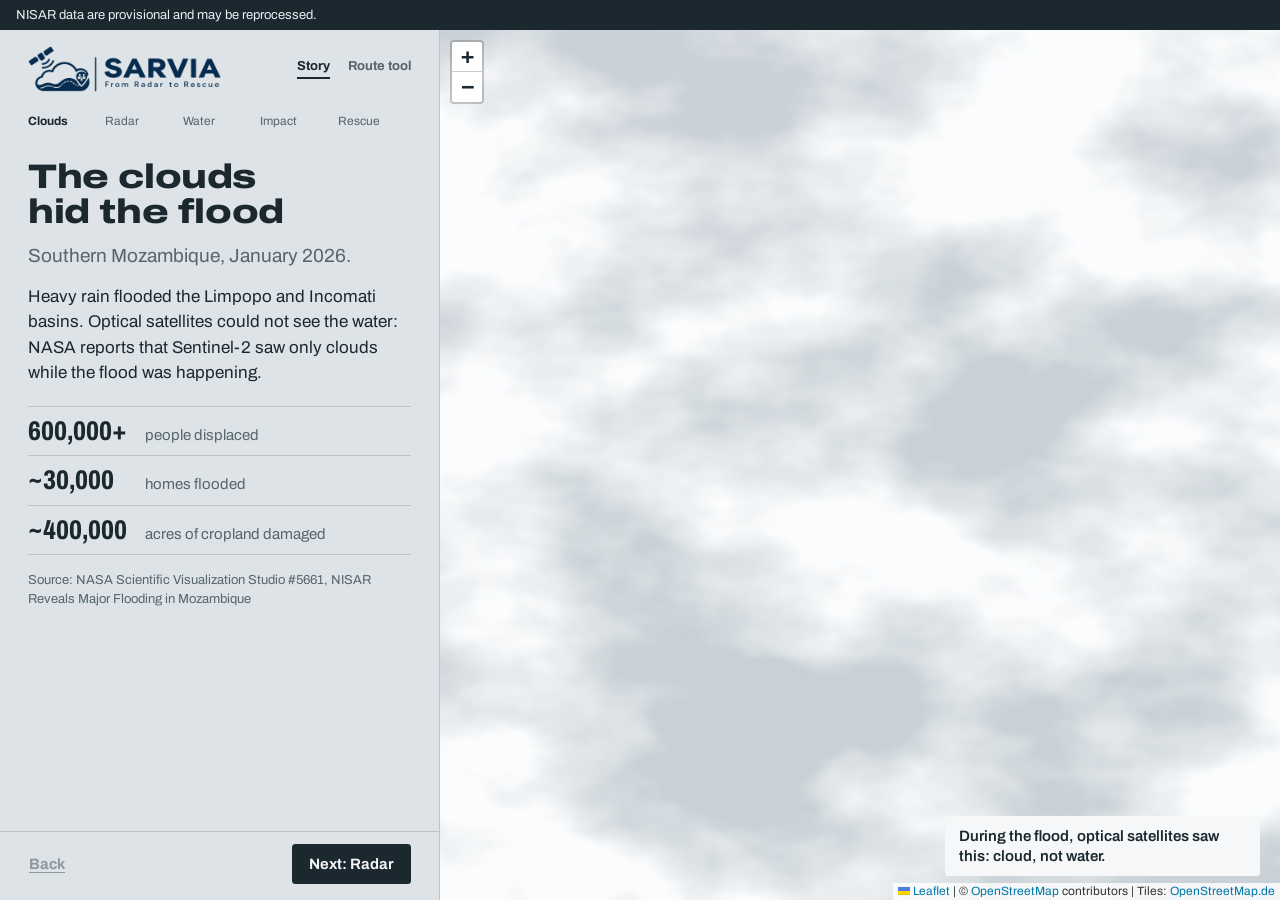
==== commit 891c5e86: "Logo do SARVIA no painel e ícone na aba do navegador" ====
--- a/docs/index.html
+++ b/docs/index.html
@@ -4,6 +4,10 @@
 <meta charset="utf-8">
 <meta name="viewport" content="width=device-width, initial-scale=1">
 <title>Seeing the flood through the clouds | Sarvia</title>
+<link rel="icon" href="static/brand/favicon.ico" sizes="any">
+<link rel="icon" type="image/png" href="static/brand/favicon-32.png" sizes="32x32">
+<link rel="icon" type="image/png" href="static/brand/icon-192.png" sizes="192x192">
+<link rel="apple-touch-icon" href="static/brand/apple-touch-icon.png">
 <link rel="preconnect" href="https://fonts.googleapis.com">
 <link rel="preconnect" href="https://fonts.gstatic.com" crossorigin>
 <link rel="stylesheet" href="https://fonts.googleapis.com/css2?family=Archivo:wdth,wght@62..125,300..900&display=swap">
@@ -17,7 +21,7 @@
   <aside id="story">
     <header id="masthead">
       <div class="brand">
-  <a class="wordmark" href="index.html">Sarvia</a>
+  <a class="wordmark" href="index.html"><img src="static/brand/sarvia-logo.png" width="235" height="56" alt="SARVIA, from radar to rescue"></a>
   <nav class="site-nav" aria-label="Main navigation">
     <a href="index.html" aria-current="page">Story</a>
     <a href="routes.html">Route tool</a>
--- a/docs/static/style.css
+++ b/docs/static/style.css
@@ -36,9 +36,10 @@
 #layout{position:absolute;top:30px;bottom:0;left:0;right:0;display:flex}
 
 /* ---------- brand and page navigation (both pages) ---------- */
-.brand{display:flex;align-items:baseline;justify-content:space-between;gap:16px}
-.wordmark{font-size:var(--t-meta);font-weight:800;letter-spacing:.01em;text-decoration:none;
-  font-variation-settings:"wdth" 125}
+.brand{display:flex;align-items:center;justify-content:space-between;gap:16px}
+.wordmark{display:block;flex:none;line-height:0}
+.wordmark img{display:block;height:46px;width:auto}
+.tool .wordmark img{height:40px}
 .site-nav{display:flex;gap:18px;font-size:var(--t-small);font-weight:700}
 .site-nav a{padding:0 0 4px;color:var(--echo);text-decoration:none;border-bottom:2px solid transparent}
 .site-nav a:hover{color:var(--slate)}
@@ -318,6 +319,7 @@
 .panel > summary::before{content:"";flex:none;width:7px;height:7px;margin-right:2px;border-right:2px solid var(--echo);border-bottom:2px solid var(--echo);
   transform:translateY(-2px) rotate(-45deg);transition:transform .15s}
 .panel[open] > summary::before{transform:translateY(-4px) rotate(45deg)}
+.panel-head{display:flex;align-items:baseline;gap:10px;margin:0;padding:12px 14px 10px;font-size:inherit;font-weight:inherit}
 .panel-title{font-size:var(--t-meta);font-weight:750;font-variation-settings:"wdth" 108}
 .panel-hint{margin-left:auto;font-size:12px;color:var(--echo);white-space:nowrap}
 .panel-body{padding:0 14px 14px}
@@ -445,6 +447,7 @@
   #story,.tool{width:100%;max-width:none;height:54%;border-right:0;border-top:1px solid var(--rule);box-shadow:0 -2px 10px rgba(27,40,48,.12)}
   #masthead{padding:10px var(--pad) 0}
   #masthead .brand{margin-bottom:10px}
+  .wordmark img,.tool .wordmark img{height:32px}
   .step{padding:16px var(--pad) 20px}
   #controls{padding:10px var(--pad) 12px}
   #legend{left:10px;bottom:22px;padding:7px 9px;font-size:12px}
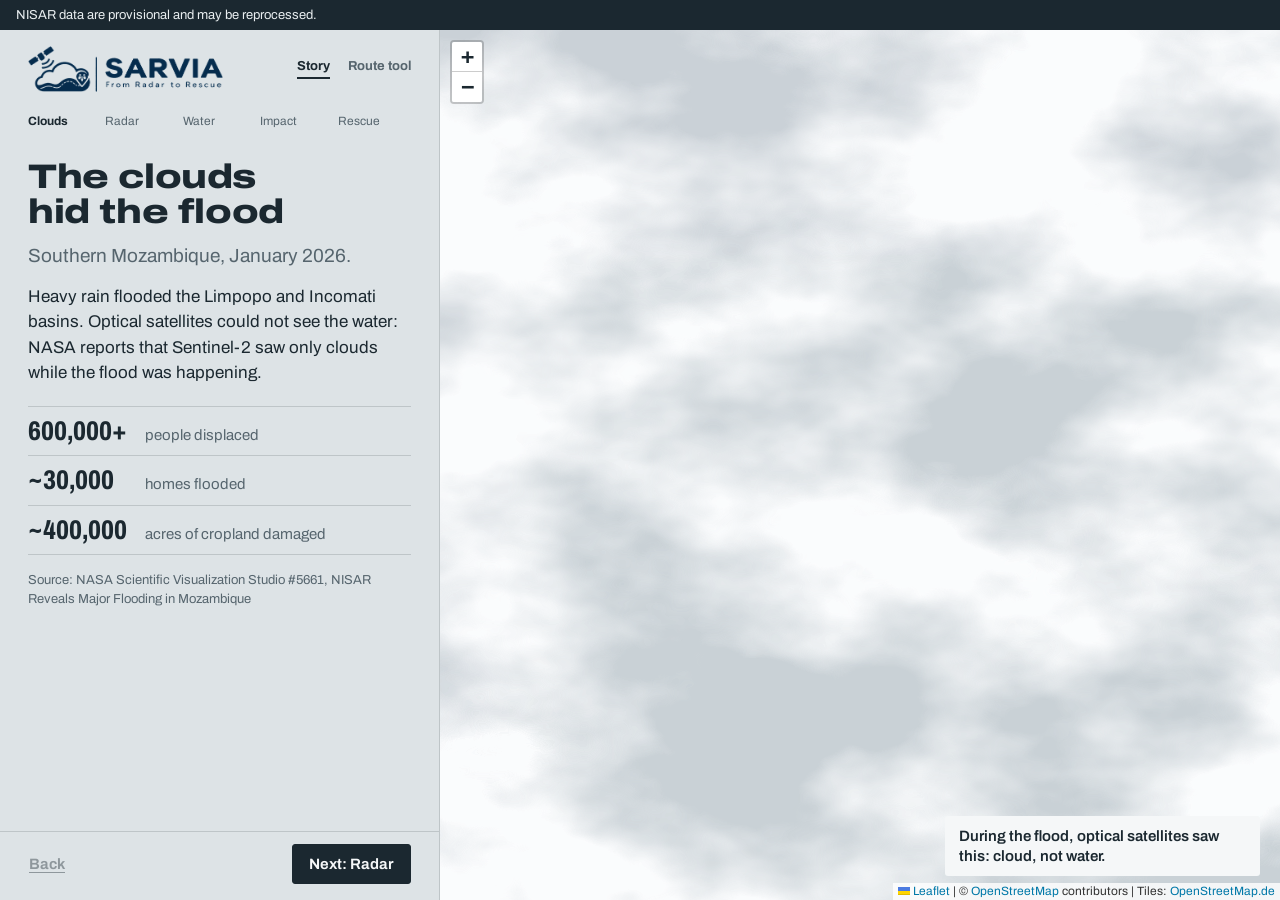
==== commit 91321802: "final commit" ====
--- a/docs/index.html
+++ b/docs/index.html
@@ -21,7 +21,7 @@
   <aside id="story">
     <header id="masthead">
       <div class="brand">
-  <a class="wordmark" href="index.html"><img src="static/brand/sarvia-logo.png" width="235" height="56" alt="SARVIA, from radar to rescue"></a>
+  <a class="wordmark" href="index.html"><img src="static/brand/sarvia-logo.png" width="237" height="56" alt="SARVIA, from radar to rescue"></a>
   <nav class="site-nav" aria-label="Main navigation">
     <a href="index.html" aria-current="page">Story</a>
     <a href="routes.html">Route tool</a>
@@ -125,6 +125,18 @@
           <summary>Data details</summary>
           <dl id="numbers"></dl>
         </details>
+        <details class="fold">
+          <summary>Credits and sources</summary>
+          <ul class="credits">
+  <li><b>Radar:</b> NASA-ISRO NISAR L2 GCOV, track 114 frame 165 (12 Dec 2025 to 17 Jan 2026), from the <a href="https://asf.alaska.edu/" target="_blank" rel="noopener">ASF DAAC</a> via NASA Earthdata. Provisional data.</li>
+  <li><b>Context figures:</b> NASA Scientific Visualization Studio #5661, <i>NISAR Reveals Major Flooding in Mozambique</i>.</li>
+  <li><b>Independent flood map:</b> Copernicus Emergency Management Service, activation <a href="https://mapping.emergency.copernicus.eu/activations/EMSR857/" target="_blank" rel="noopener">EMSR857</a> AOI02 (&copy; European Union).</li>
+  <li><b>Roads and places:</b> &copy; <a href="https://www.openstreetmap.org/copyright" target="_blank" rel="noopener">OpenStreetMap contributors</a>, ODbL, extract from Geofabrik.</li>
+  <li><b>Basemaps:</b> OpenStreetMap.de; Esri World Imagery, World Boundaries and Places, World Dark Gray Canvas (&copy; Esri and its data providers).</li>
+  <li><b>Software:</b> Leaflet (BSD-2-Clause), Archivo font (SIL OFL 1.1), Flask, NumPy, SciPy. Our code: Apache License 2.0.</li>
+  <li><b>AI tools</b> were used to write and review code and text; every use is declared in the repository's AI usage log. The logo was designed by the team.</li>
+</ul>
+        </details>
       </section>
     </div>
 
--- a/docs/static/style.css
+++ b/docs/static/style.css
@@ -326,6 +326,10 @@
 .sub-title{margin:14px 0 0;font-size:11px;font-weight:700;letter-spacing:.06em;text-transform:uppercase;color:var(--echo)}
 .tool .state-key{margin-top:6px}
 .tool-foot{padding:6px 2px 0}
+.credits{margin:0;padding-left:16px;font-size:var(--t-small);line-height:1.45;color:var(--echo)}
+.credits li{margin-bottom:5px}
+.credits b{color:var(--slate);font-weight:650}
+.credits-fold:first-of-type{margin-top:8px}
 .tool-foot .source{margin:0 0 6px}
 
 /* route planner */
